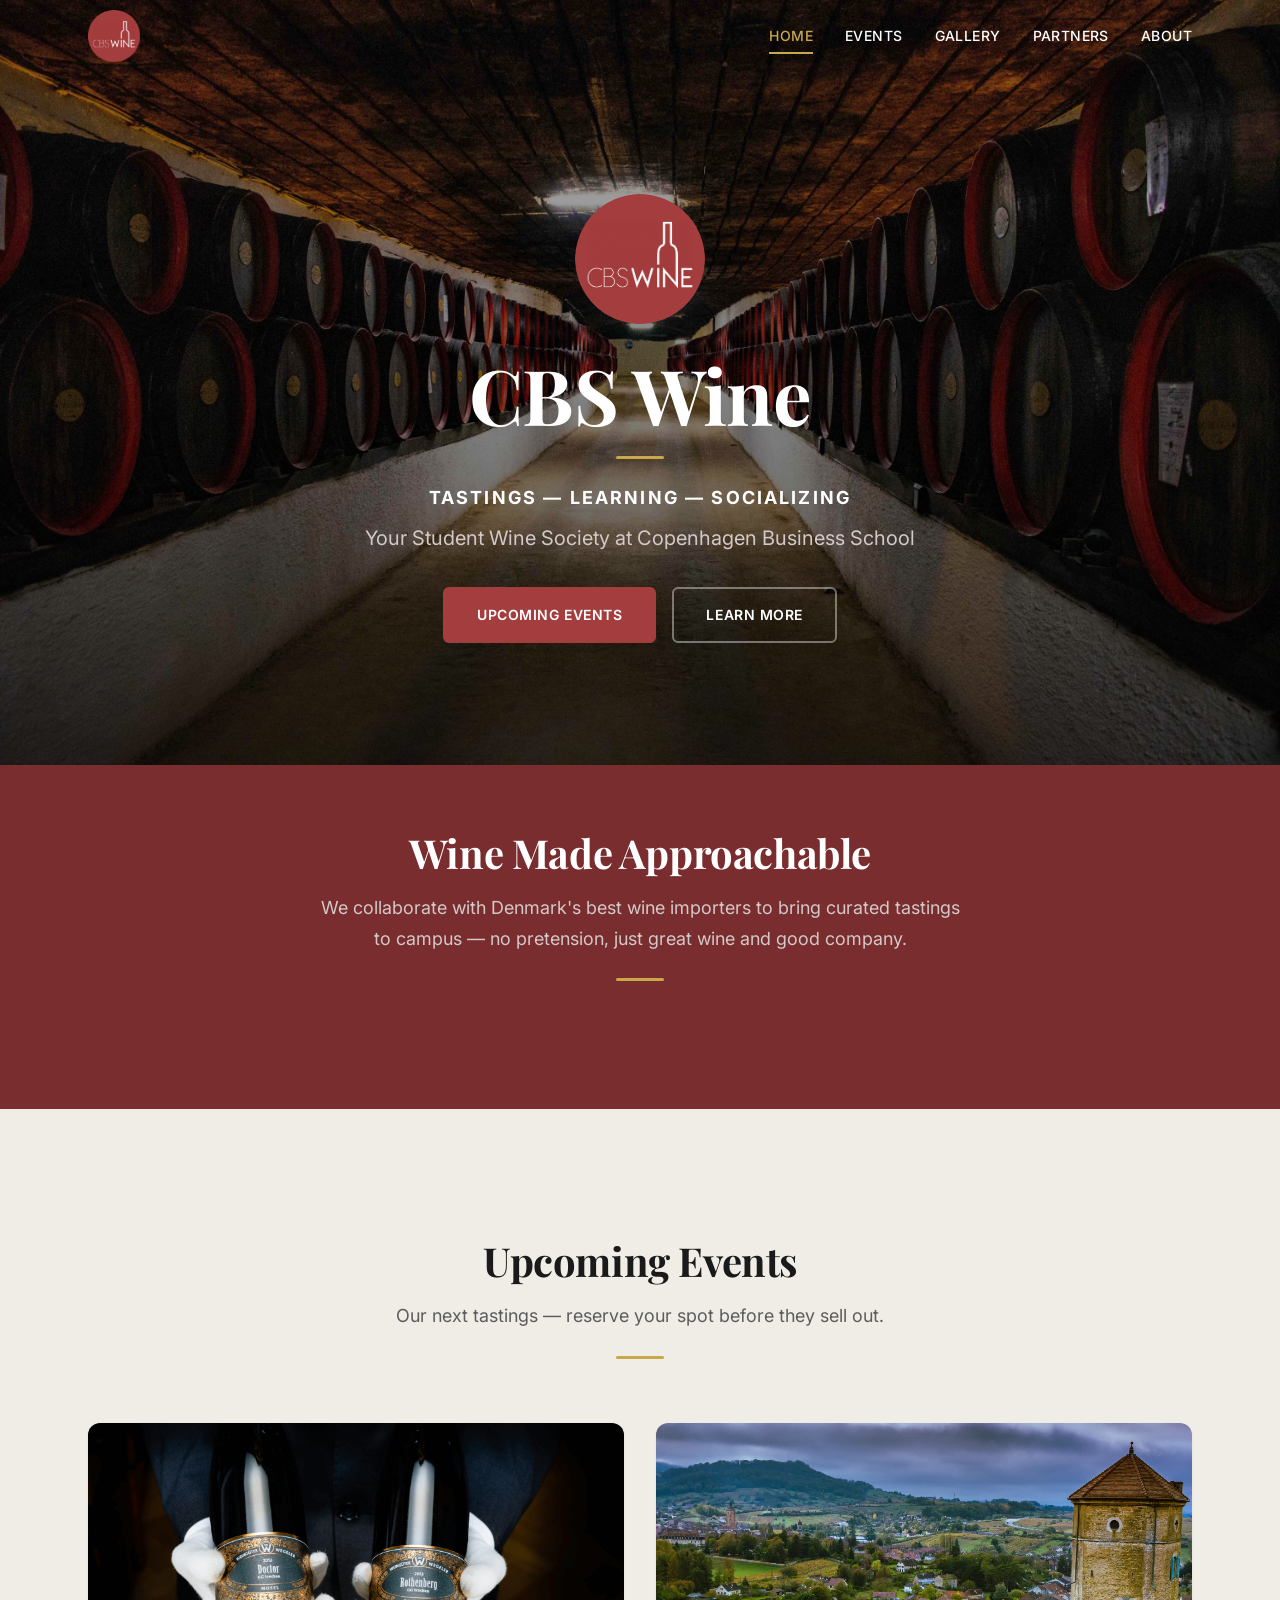
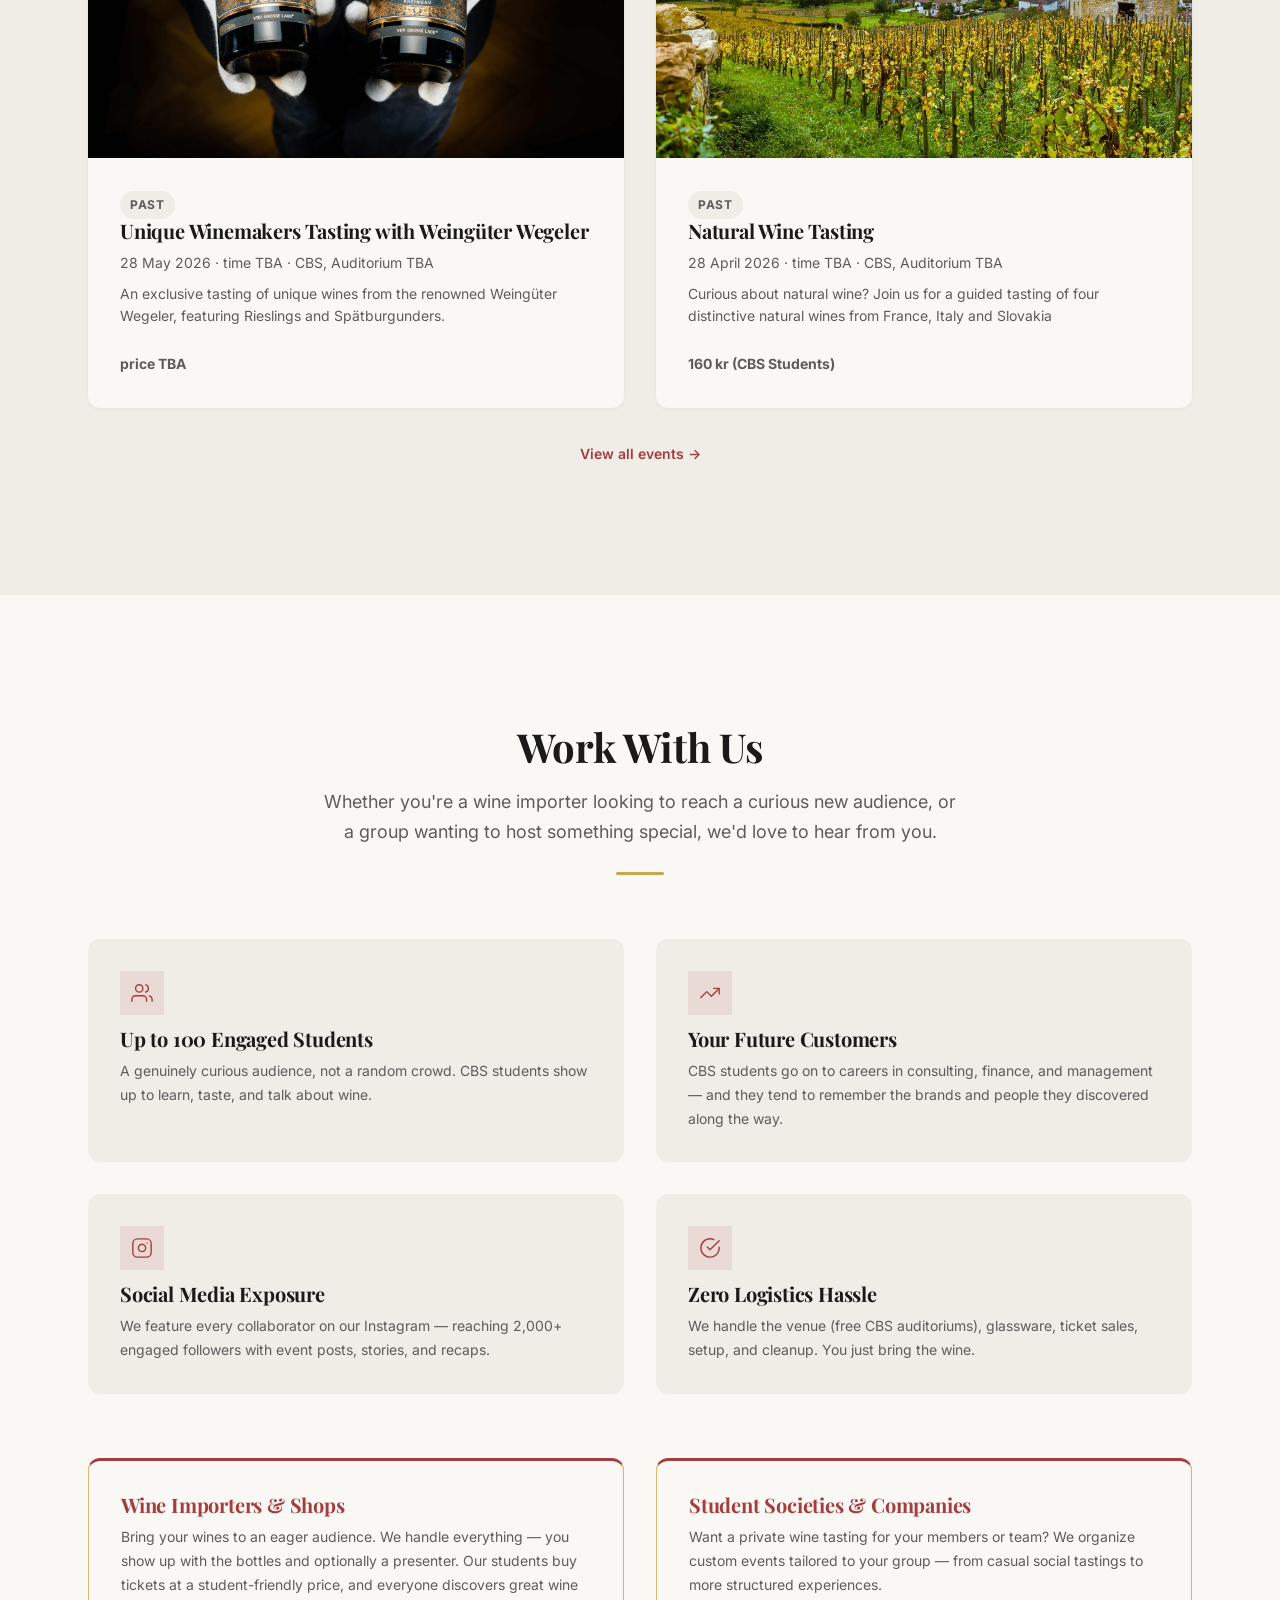
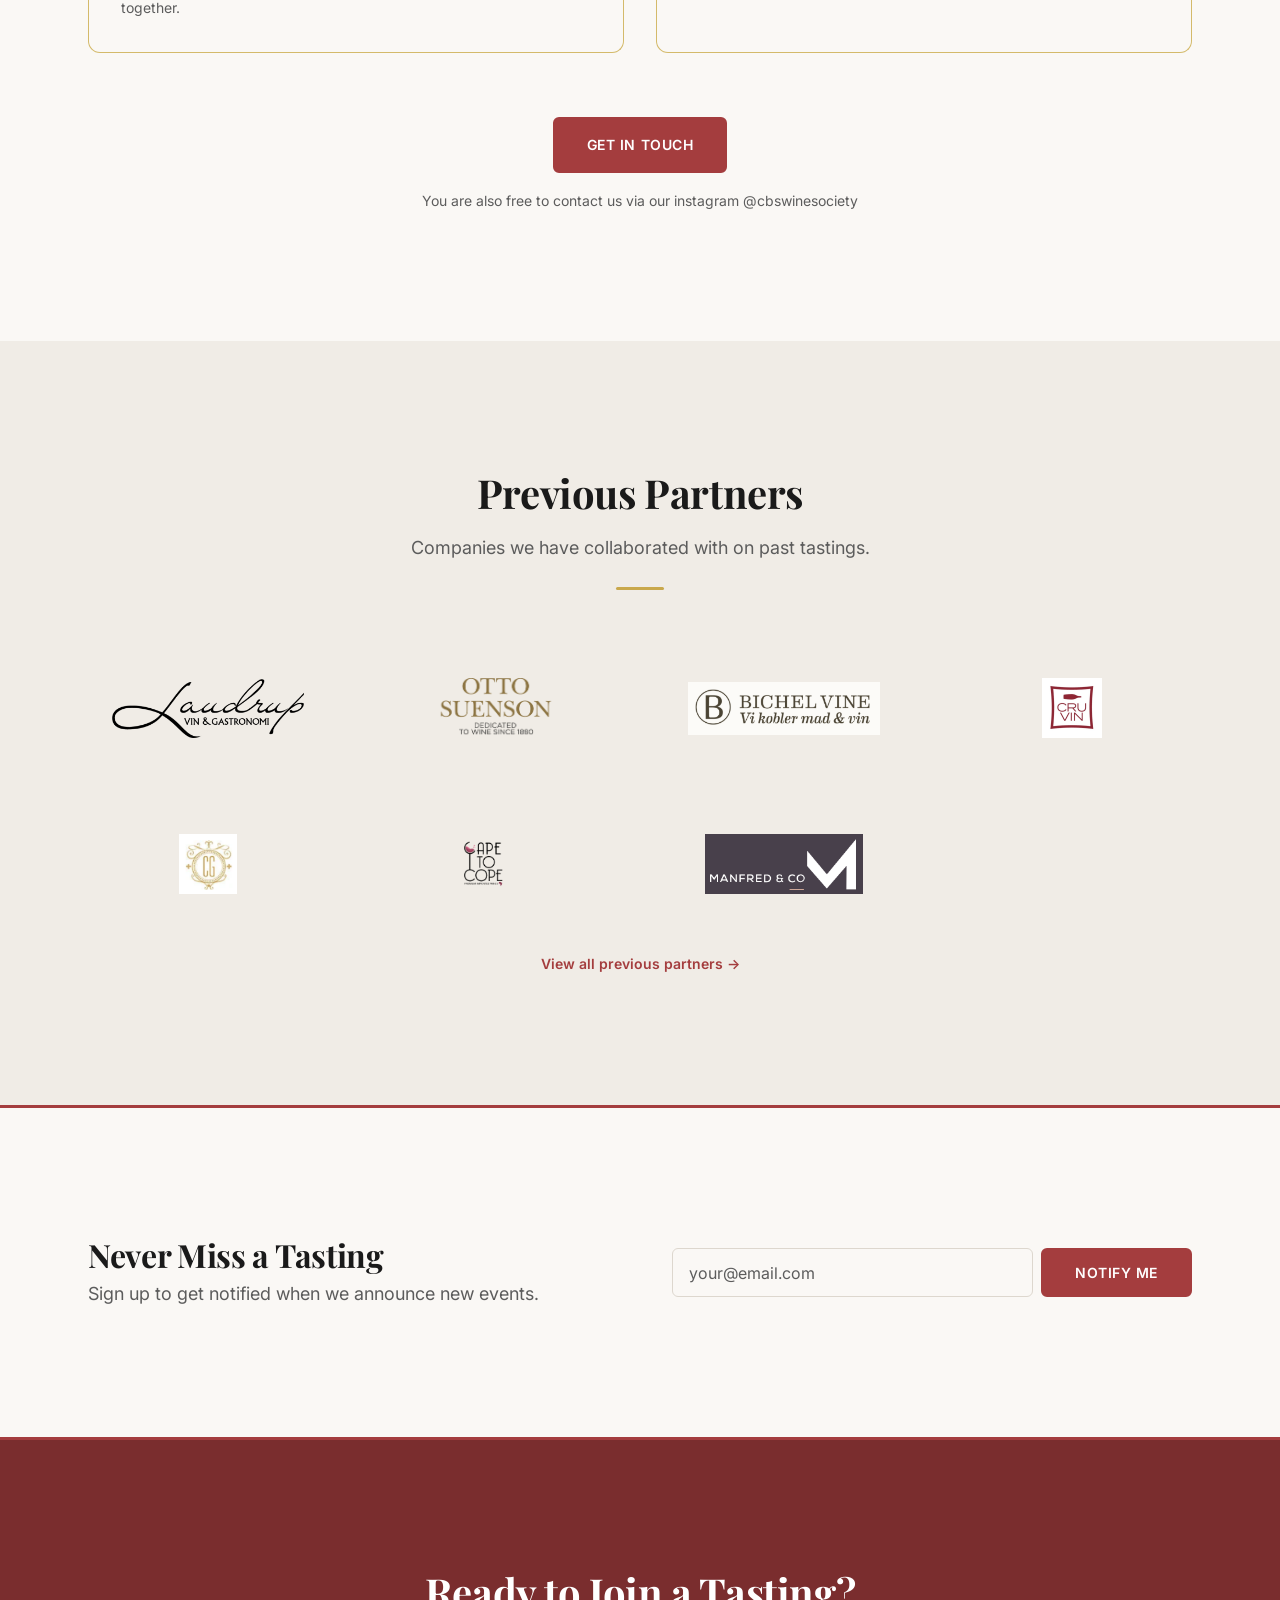
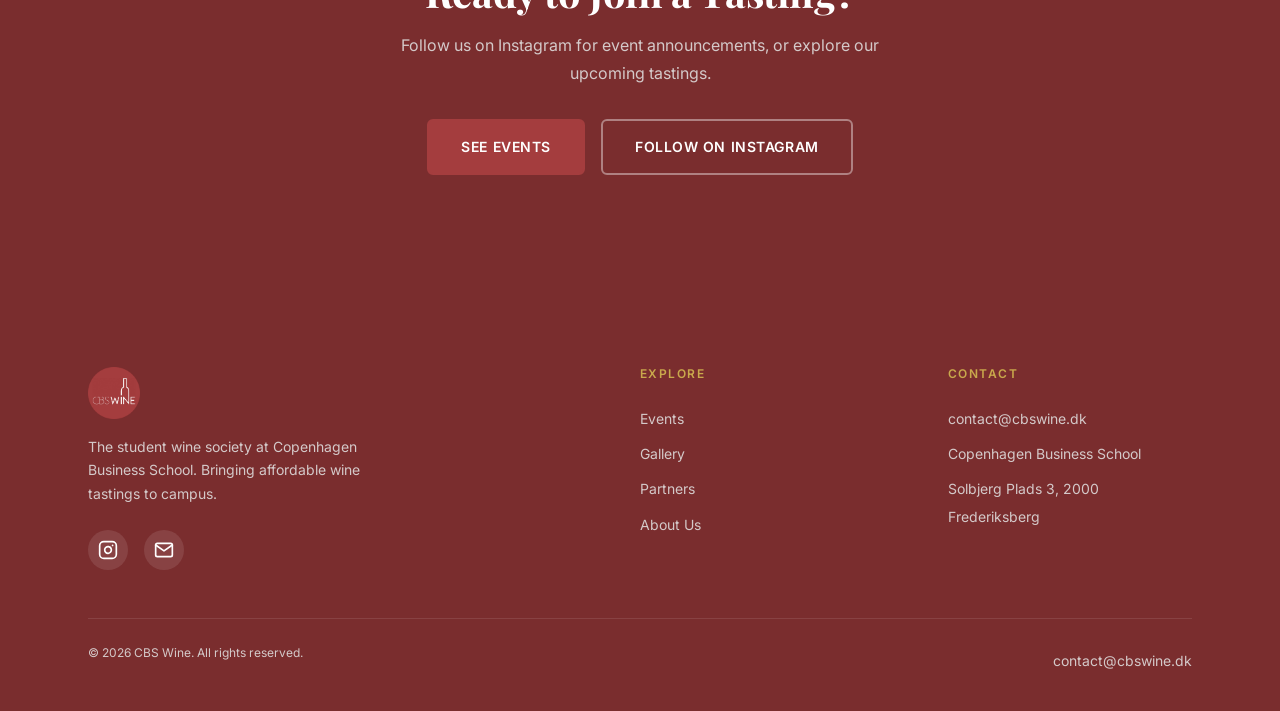
==== index.html @ 5af94d49 "forsidetekst" ====
<!DOCTYPE html>
<html lang="en">
<head>
  <meta charset="UTF-8">
  <meta name="viewport" content="width=device-width, initial-scale=1.0">
  <meta name="description" content="CBS Wine is Copenhagen Business School's student wine society. Join us for affordable, expert-led wine tastings on campus.">
  <meta name="keywords" content="CBS, Copenhagen Business School, wine society, wine tasting, student club, Denmark">

  <!-- Open Graph -->
  <meta property="og:title" content="CBS Wine — Student Wine Society at Copenhagen Business School">
  <meta property="og:description" content="Join us for affordable, expert-led wine tastings on campus. Up to 100 students per event, working with top Danish wine importers.">
  <meta property="og:type" content="website">
  <meta property="og:url" content="https://cbswine.dk">
  <meta property="og:image" content="https://cbswine.dk/images/og-image.jpg">
  <meta property="og:locale" content="en_DK">

  <!-- Twitter Card -->
  <meta name="twitter:card" content="summary_large_image">
  <meta name="twitter:title" content="CBS Wine — Student Wine Society">
  <meta name="twitter:description" content="Affordable, expert-led wine tastings at Copenhagen Business School.">

  <!-- Favicon -->
  <link rel="icon" type="image/png" href="/images/logo.png">

  <!-- Google Fonts -->
  <link rel="preconnect" href="https://fonts.googleapis.com">
  <link rel="preconnect" href="https://fonts.gstatic.com" crossorigin>
  <link href="https://fonts.googleapis.com/css2?family=Inter:wght@400;500;600;700&family=Playfair+Display:ital,wght@0,400;0,700;1,400&display=swap" rel="stylesheet">

  <!-- Styles -->
  <link rel="stylesheet" href="/css/styles.css">

  <title>CBS Wine — Student Wine Society at Copenhagen Business School</title>
</head>
<body>

  <!-- ========== NAVIGATION ========== -->
  <nav class="nav" role="navigation" aria-label="Main navigation">
    <div class="nav__inner">
      <a href="/" class="nav__logo" aria-label="CBS Wine home">
        <img src="/images/logo.png" alt="CBS Wine" class="nav__logo-img">
      </a>

      <!-- Desktop links -->
      <div class="nav__links">
        <a href="/" class="nav__link nav__link--active">Home</a>
        <a href="/events.html" class="nav__link">Events</a>
        <a href="/gallery.html" class="nav__link">Gallery</a>
        <a href="/partners.html" class="nav__link">Partners</a>
        <a href="/about.html" class="nav__link">About</a>
      </div>

      <!-- Hamburger (mobile) -->
      <button class="nav__hamburger" aria-label="Toggle menu" aria-expanded="false">
        <span></span>
        <span></span>
        <span></span>
      </button>
    </div>

    <!-- Mobile overlay -->
    <div class="nav__overlay">
      <a href="/" class="nav__overlay-link nav__overlay-link--active">Home</a>
      <a href="/events.html" class="nav__overlay-link">Events</a>
      <a href="/gallery.html" class="nav__overlay-link">Gallery</a>
      <a href="/partners.html" class="nav__overlay-link">Partners</a>
      <a href="/about.html" class="nav__overlay-link">About</a>
    </div>
  </nav>


  <!-- ========== HERO ========== -->
  <section class="hero">
    <div class="hero__bg" style="background-image: url('images/hero.jpg');"></div>
    <div class="hero__overlay"></div>
    <div class="hero__content">
      <img src="/images/logo.png" alt="CBS Wine" class="hero__logo-img">
      <h1 class="hero__title">CBS Wine</h1>
      <p class="hero__tagline">Tastings — Learning — Socializing</p>
      <p class="hero__subtitle">Your Student Wine Society at Copenhagen Business School</p>
      <div class="hero__actions">
        <a href="/events.html" class="btn btn--primary">Upcoming Events</a>
        <a href="/about.html" class="btn btn--outline">Learn More</a>
      </div>
    </div>
  </section>


  <!-- ========== INTRO / VALUE PROP ========== -->
  <section class="section section--dark section--compact">
    <div class="container">
      <div class="section-header" data-animate>
        <h2>Wine Made Approachable</h2>
        <p>We collaborate with Denmark's best wine importers to bring curated tastings to campus — no pretension, just great wine and good company.</p>
      </div>

    </div>
  </section>


  <!-- ========== FEATURED EVENTS ========== -->
  <section class="section section--surface">
    <div class="container">
      <div class="section-header" data-animate>
        <h2>Upcoming Events</h2>
        <p>Our next tastings — reserve your spot before they sell out.</p>
      </div>

      <div class="grid grid--2" id="featured-events">
        <!-- Loaded from events.json via JS -->
        <div class="placeholder">
          <svg class="placeholder__icon" viewBox="0 0 24 24" fill="none" stroke="currentColor" stroke-width="1.5">
            <path d="M12 6v6l4 2"/><circle cx="12" cy="12" r="10"/>
          </svg>
          <p class="placeholder__title">Loading events...</p>
          <p class="placeholder__text">Fetching our latest tasting schedule.</p>
        </div>
      </div>

      <div class="text-center mt-xl" data-animate>
        <a href="/events.html" class="link-arrow">View all events</a>
      </div>
    </div>
  </section>


  <!-- ========== WORK WITH US ========== -->
  <section class="section">
    <div class="container">
      <div class="section-header" data-animate>
        <h2>Work With Us</h2>
        <p>Whether you're a wine importer looking to reach a curious new audience, or a group wanting to host something special, we'd love to hear from you.</p>
      </div>

      <div class="grid grid--2" data-animate-stagger style="margin-bottom: var(--space-3xl);">

        <div class="collab-benefit">
          <div class="collab-benefit__icon">
            <svg viewBox="0 0 24 24" fill="none" stroke="currentColor" stroke-width="1.5" stroke-linecap="round" stroke-linejoin="round">
              <path d="M17 21v-2a4 4 0 0 0-4-4H5a4 4 0 0 0-4 4v2"/><circle cx="9" cy="7" r="4"/>
              <path d="M23 21v-2a4 4 0 0 0-3-3.87"/><path d="M16 3.13a4 4 0 0 1 0 7.75"/>
            </svg>
          </div>
          <h4>Up to 100 Engaged Students</h4>
          <p class="text-sm text-muted">A genuinely curious audience, not a random crowd. CBS students show up to learn, taste, and talk about wine.</p>
        </div>

        <div class="collab-benefit">
          <div class="collab-benefit__icon">
            <svg viewBox="0 0 24 24" fill="none" stroke="currentColor" stroke-width="1.5" stroke-linecap="round" stroke-linejoin="round">
              <polyline points="22 7 13.5 15.5 8.5 10.5 2 17"/><polyline points="16 7 22 7 22 13"/>
            </svg>
          </div>
          <h4>Your Future Customers</h4>
          <p class="text-sm text-muted">CBS students go on to careers in consulting, finance, and management — and they tend to remember the brands and people they discovered along the way.</p>
        </div>

        <div class="collab-benefit">
          <div class="collab-benefit__icon">
            <svg viewBox="0 0 24 24" fill="none" stroke="currentColor" stroke-width="1.5" stroke-linecap="round" stroke-linejoin="round">
              <rect x="2" y="2" width="20" height="20" rx="5" ry="5"/><path d="M16 11.37A4 4 0 1 1 12.63 8 4 4 0 0 1 16 11.37z"/><line x1="17.5" y1="6.5" x2="17.51" y2="6.5"/>
            </svg>
          </div>
          <h4>Social Media Exposure</h4>
          <p class="text-sm text-muted">We feature every collaborator on our Instagram — reaching 2,000+ engaged followers with event posts, stories, and recaps.</p>
        </div>

        <div class="collab-benefit">
          <div class="collab-benefit__icon">
            <svg viewBox="0 0 24 24" fill="none" stroke="currentColor" stroke-width="1.5" stroke-linecap="round" stroke-linejoin="round">
              <path d="M22 11.08V12a10 10 0 1 1-5.93-9.14"/><polyline points="22 4 12 14.01 9 11.01"/>
            </svg>
          </div>
          <h4>Zero Logistics Hassle</h4>
          <p class="text-sm text-muted">We handle the venue (free CBS auditoriums), glassware, ticket sales, setup, and cleanup. You just bring the wine.</p>
        </div>

      </div>

      <div class="grid grid--2" data-animate style="margin-bottom: var(--space-3xl);">
        <div class="collab-audience">
          <h4>Wine Importers &amp; Shops</h4>
          <p class="text-sm">Bring your wines to an eager audience. We handle everything — you show up with the bottles and optionally a presenter. Our students buy tickets at a student-friendly price, and everyone discovers great wine together.</p>
        </div>
        <div class="collab-audience">
          <h4>Student Societies &amp; Companies</h4>
          <p class="text-sm">Want a private wine tasting for your members or team? We organize custom events tailored to your group — from casual social tastings to more structured experiences.</p>
        </div>
      </div>

      <div class="text-center" data-animate>
        <a href="mailto:contact@cbswine.dk" class="btn btn--primary">Get in Touch</a>
        <p class="text-sm text-muted" style="margin-top: var(--space-md);">You are also free to contact us via our instagram @cbswinesociety</p>
      </div>
    </div>
  </section>


  <!-- ========== PARTNERS STRIP ========== -->
  <section class="section section--surface">
    <div class="container">
      <div class="section-header" data-animate>
        <h2>Previous Partners</h2>
        <p>Companies we have collaborated with on past tastings.</p>
      </div>

      <div class="partner-logo-grid" id="partner-logos" data-animate>
        <!-- Loaded from partners.json via JS -->
        <p class="text-center text-muted" style="grid-column: 1 / -1;">Loading partners...</p>
      </div>

      <div class="text-center mt-xl" data-animate>
        <a href="/partners.html" class="link-arrow">View all previous partners</a>
      </div>
    </div>
  </section>


  <!-- ========== EMAIL SIGNUP ========== -->
  <section class="section email-signup" data-animate>
    <div class="container">
      <div class="email-signup__inner">
        <div class="email-signup__copy">
          <h2>Never Miss a Tasting</h2>
          <p>Sign up to get notified when we announce new events.</p>
        </div>
        <div class="email-signup__form-wrap">
          <form class="email-signup__form" novalidate>
            <div class="email-signup__field">
              <input type="email" class="email-signup__input" placeholder="your@email.com" required aria-label="Email address">
              <button type="submit" class="btn btn--primary">Notify Me</button>
            </div>
          </form>
          <p class="email-signup__success" hidden>Thanks! We'll let you know when we announce our next tasting.</p>
        </div>
      </div>
    </div>
  </section>


  <!-- ========== CTA SECTION ========== -->
  <section class="section section--dark">
    <div class="container text-center">
      <div data-animate>
        <h2 class="mb-md">Ready to Join a Tasting?</h2>
        <p style="color: var(--color-text-on-dark-muted); max-width: 480px; margin: 0 auto var(--space-xl);">Follow us on Instagram for event announcements, or explore our upcoming tastings.</p>
        <div class="hero__actions">
          <a href="/events.html" class="btn btn--primary">See Events</a>
          <a href="https://instagram.com/cbswinesociety" class="btn btn--outline" target="_blank" rel="noopener">Follow on Instagram</a>
        </div>
      </div>
    </div>
  </section>


  <!-- ========== FOOTER ========== -->
  <footer class="footer">
    <div class="container">
      <div class="footer__inner">
        <!-- Brand column -->
        <div class="footer__brand">
          <a href="/" class="footer__logo">
            <img src="/images/logo.png" alt="CBS Wine" class="footer__logo-img">
          </a>
          <p class="footer__description">The student wine society at Copenhagen Business School. Bringing affordable wine tastings to campus.</p>
          <div class="footer__social">
            <a href="https://instagram.com/cbswinesociety" class="footer__social-link" target="_blank" rel="noopener" aria-label="Follow us on Instagram">
              <svg viewBox="0 0 24 24" fill="none" stroke="currentColor" stroke-width="2" stroke-linecap="round" stroke-linejoin="round">
                <rect x="2" y="2" width="20" height="20" rx="5" ry="5"/>
                <path d="M16 11.37A4 4 0 1 1 12.63 8 4 4 0 0 1 16 11.37z"/>
                <line x1="17.5" y1="6.5" x2="17.51" y2="6.5"/>
              </svg>
            </a>
            <a href="mailto:contact@cbswine.dk" class="footer__social-link" aria-label="Email us">
              <svg viewBox="0 0 24 24" fill="none" stroke="currentColor" stroke-width="2" stroke-linecap="round" stroke-linejoin="round">
                <path d="M4 4h16c1.1 0 2 .9 2 2v12c0 1.1-.9 2-2 2H4c-1.1 0-2-.9-2-2V6c0-1.1.9-2 2-2z"/>
                <polyline points="22,6 12,13 2,6"/>
              </svg>
            </a>
          </div>
        </div>

        <!-- Quick links -->
        <div>
          <h4 class="footer__heading">Explore</h4>
          <ul class="footer__link-list">
            <li><a href="/events.html" class="footer__link">Events</a></li>
            <li><a href="/gallery.html" class="footer__link">Gallery</a></li>
            <li><a href="/partners.html" class="footer__link">Partners</a></li>
            <li><a href="/about.html" class="footer__link">About Us</a></li>
          </ul>
        </div>

        <!-- Contact -->
        <div>
          <h4 class="footer__heading">Contact</h4>
          <ul class="footer__link-list">
            <li><a href="mailto:contact@cbswine.dk" class="footer__link">contact@cbswine.dk</a></li>
            <li><span class="footer__link">Copenhagen Business School</span></li>
            <li><span class="footer__link">Solbjerg Plads 3, 2000 Frederiksberg</span></li>
          </ul>
        </div>
      </div>

      <div class="footer__bottom">
        <p class="footer__copyright">&copy; <span id="current-year">2026</span> CBS Wine. All rights reserved.</p>
        <a href="mailto:contact@cbswine.dk" class="footer__email">contact@cbswine.dk</a>
      </div>
    </div>
  </footer>

  <!-- Scripts -->
  <script src="/js/main.js"></script>
</body>
</html>
---- css/styles.css ----
/* ============================================================
   CBS WINE — Design System & Styles
   Copenhagen Business School Wine Society
   
   TABLE OF CONTENTS:
   1. CSS Custom Properties (Design Tokens)
   2. CSS Reset & Base
   3. Typography Scale
   4. Layout & Grid Utilities
   5. Navigation
   6. Hero Sections
   7. Cards & Surfaces
   8. Buttons & Links
   9. Footer
   10. Scroll Animations
   11. Gallery & Lightbox
   12. Partners Section
   13. Forms
   14. Utility Classes
   15. Responsive Breakpoints
   ============================================================ */


/* ============================================================
   1. CSS CUSTOM PROPERTIES (Design Tokens)
   
   All visual decisions are centralized here for easy theming.
   Non-technical maintainers: change colors/sizes here and
   they propagate everywhere automatically.
   ============================================================ */
:root {
  /* --- Brand Colors --- */
  --color-primary: #A43D3E;         /* Wine red — primary CTA, nav, links */
  --color-primary-dark: #7A2D2E;    /* Deep wine — hover states, footer bg */
  --color-primary-light: #C25657;   /* Lighter wine — subtle highlights */
  --color-accent: #C9A84C;          /* Gold — decorative accents, highlights */
  --color-accent-light: #D4BA6A;    /* Light gold — hover on gold elements */

  /* --- Neutral Palette --- */
  --color-bg: #FAF8F5;              /* Warm off-white page background */
  --color-surface: #F0ECE6;         /* Warm grey — cards, alternating sections */
  --color-surface-dark: #E5DFD6;    /* Darker surface for deeper cards */
  --color-text: #1A1A1A;            /* Near-black body text */
  --color-text-muted: #5C5C5C;      /* Secondary/muted text */
  --color-text-light: #8A8A8A;      /* Tertiary text, captions */
  --color-text-on-dark: #FFFFFF;    /* White text on dark backgrounds */
  --color-text-on-dark-muted: #D4C9C9; /* Muted text on dark bg */
  --color-border: #DDD7CE;          /* Subtle warm borders */
  --color-overlay: rgba(26, 26, 26, 0.7); /* Dark overlay for modals/lightbox */

  /* --- Typography --- */
  --font-heading: 'Playfair Display', Georgia, 'Times New Roman', serif;
  --font-body: 'Inter', -apple-system, BlinkMacSystemFont, 'Segoe UI', sans-serif;

  /* Type Scale (modular, base 1rem = 16px)
     Using a 1.25 ratio for pleasant rhythm */
  --text-xs: 0.75rem;     /* 12px — fine print */
  --text-sm: 0.875rem;    /* 14px — captions, metadata */
  --text-base: 1rem;      /* 16px — body text */
  --text-md: 1.125rem;    /* 18px — lead paragraphs */
  --text-lg: 1.25rem;     /* 20px — card titles */
  --text-xl: 1.5rem;      /* 24px — section subtitles */
  --text-2xl: 2rem;       /* 32px — section headings */
  --text-3xl: 2.5rem;     /* 40px — page titles */
  --text-4xl: 3.25rem;    /* 52px — hero headlines */
  --text-5xl: 4rem;       /* 64px — large hero on desktop */

  /* --- Spacing Scale --- */
  --space-xs: 0.25rem;    /* 4px */
  --space-sm: 0.5rem;     /* 8px */
  --space-md: 1rem;       /* 16px */
  --space-lg: 1.5rem;     /* 24px */
  --space-xl: 2rem;       /* 32px */
  --space-2xl: 3rem;      /* 48px */
  --space-3xl: 4rem;      /* 64px */
  --space-4xl: 6rem;      /* 96px */
  --space-5xl: 8rem;      /* 128px */

  /* --- Layout --- */
  --max-width: 1200px;              /* Content max-width */
  --max-width-narrow: 800px;        /* Narrow content (text-heavy) */
  --nav-height: 72px;               /* Fixed nav bar height */
  --nav-height-mobile: 60px;        /* Mobile nav height */
  --border-radius: 6px;             /* Default border radius */
  --border-radius-lg: 12px;         /* Larger radius for cards */
  --border-radius-xl: 20px;         /* Hero images, featured cards */

  /* --- Shadows --- */
  --shadow-sm: 0 1px 3px rgba(0, 0, 0, 0.06);
  --shadow-md: 0 4px 12px rgba(0, 0, 0, 0.08);
  --shadow-lg: 0 8px 30px rgba(0, 0, 0, 0.1);
  --shadow-xl: 0 16px 50px rgba(0, 0, 0, 0.14);
  --shadow-nav: 0 2px 20px rgba(0, 0, 0, 0.08);

  /* --- Transitions --- */
  --transition-fast: 150ms ease;
  --transition-base: 250ms ease;
  --transition-slow: 400ms ease;
  --transition-spring: 500ms cubic-bezier(0.34, 1.56, 0.64, 1);
}


/* ============================================================
   2. CSS RESET & BASE
   ============================================================ */
*,
*::before,
*::after {
  margin: 0;
  padding: 0;
  box-sizing: border-box;
}

html {
  scroll-behavior: smooth;
  -webkit-text-size-adjust: 100%;
  font-size: 16px;
}

body {
  font-family: var(--font-body);
  font-size: var(--text-base);
  line-height: 1.7;
  color: var(--color-text);
  background-color: var(--color-bg);
  -webkit-font-smoothing: antialiased;
  -moz-osx-font-smoothing: grayscale;
  overflow-x: hidden;
  /* Offset for fixed nav */
  padding-top: var(--nav-height-mobile);
}

@media (min-width: 768px) {
  body {
    padding-top: var(--nav-height);
  }
}

img {
  max-width: 100%;
  height: auto;
  display: block;
}

a {
  color: var(--color-primary);
  text-decoration: none;
  transition: color var(--transition-fast);
}

a:hover {
  color: var(--color-primary-dark);
}

ul, ol {
  list-style: none;
}

button {
  cursor: pointer;
  font-family: inherit;
  border: none;
  background: none;
}

::selection {
  background-color: var(--color-primary);
  color: var(--color-text-on-dark);
}


/* ============================================================
   3. TYPOGRAPHY SCALE
   ============================================================ */
h1, h2, h3, h4, h5, h6 {
  font-family: var(--font-heading);
  font-weight: 700;
  line-height: 1.2;
  color: var(--color-text);
  letter-spacing: -0.01em;
}

h1 {
  font-size: var(--text-3xl);
}

h2 {
  font-size: var(--text-2xl);
}

h3 {
  font-size: var(--text-xl);
}

h4 {
  font-size: var(--text-lg);
}

@media (min-width: 768px) {
  h1 { font-size: var(--text-4xl); }
  h2 { font-size: var(--text-3xl); }
  h3 { font-size: var(--text-2xl); }
}

@media (min-width: 1024px) {
  h1 { font-size: var(--text-5xl); }
}

p {
  margin-bottom: var(--space-md);
}

p:last-child {
  margin-bottom: 0;
}

.text-lead {
  font-size: var(--text-md);
  color: var(--color-text-muted);
  line-height: 1.8;
}

@media (min-width: 768px) {
  .text-lead {
    font-size: var(--text-lg);
  }
}

.text-sm {
  font-size: var(--text-sm);
}

.text-xs {
  font-size: var(--text-xs);
}

.text-muted {
  color: var(--color-text-muted);
}

.text-accent {
  color: var(--color-accent);
}

.text-center {
  text-align: center;
}


/* ============================================================
   4. LAYOUT & GRID UTILITIES
   ============================================================ */
.container {
  width: 100%;
  max-width: var(--max-width);
  margin: 0 auto;
  padding: 0 var(--space-lg);
}

@media (min-width: 768px) {
  .container {
    padding: 0 var(--space-2xl);
  }
}

.container--narrow {
  max-width: var(--max-width-narrow);
}

/* Section spacing — generous whitespace */
.section {
  padding: var(--space-3xl) 0;
}

@media (min-width: 768px) {
  .section {
    padding: var(--space-4xl) 0;
  }
}

@media (min-width: 1024px) {
  .section {
    padding: var(--space-5xl) 0;
  }
}

.section--surface {
  background-color: var(--color-surface);
}

.section--dark {
  background-color: var(--color-primary-dark);
  color: var(--color-text-on-dark);
}

.section--compact {
  padding: var(--space-2xl) 0;
}

@media (min-width: 768px) {
  .section--compact {
    padding: var(--space-3xl) 0;
  }
}

.section--dark h2,
.section--dark h3 {
  color: var(--color-text-on-dark);
}

/* Section Header — consistent heading + subtitle pattern */
.section-header {
  text-align: center;
  margin-bottom: var(--space-2xl);
  max-width: 640px;
  margin-left: auto;
  margin-right: auto;
}

@media (min-width: 768px) {
  .section-header {
    margin-bottom: var(--space-3xl);
  }
}

.section-header h2 {
  margin-bottom: var(--space-md);
}

.section-header p {
  color: var(--color-text-muted);
  font-size: var(--text-md);
}

.section--dark .section-header p {
  color: var(--color-text-on-dark-muted);
}

/* Decorative line under section headers */
.section-header::after {
  content: '';
  display: block;
  width: 48px;
  height: 3px;
  background: var(--color-accent);
  margin: var(--space-lg) auto 0;
  border-radius: 2px;
}

/* Responsive grid */
.grid {
  display: grid;
  gap: var(--space-lg);
}

.grid--2 {
  grid-template-columns: 1fr;
}

.grid--3 {
  grid-template-columns: 1fr;
}

.grid--4 {
  grid-template-columns: 1fr 1fr;
}

@media (min-width: 768px) {
  .grid--2 {
    grid-template-columns: 1fr 1fr;
  }
  .grid--3 {
    grid-template-columns: 1fr 1fr 1fr;
  }
  .grid--4 {
    grid-template-columns: 1fr 1fr 1fr 1fr;
  }
  .grid {
    gap: var(--space-xl);
  }
}

@media (min-width: 480px) and (max-width: 767px) {
  .grid--3 {
    grid-template-columns: 1fr 1fr;
  }
}

/* Flex utilities */
.flex {
  display: flex;
}

.flex--center {
  align-items: center;
  justify-content: center;
}

.flex--between {
  align-items: center;
  justify-content: space-between;
}

.flex--column {
  flex-direction: column;
}

.flex--gap-sm { gap: var(--space-sm); }
.flex--gap-md { gap: var(--space-md); }
.flex--gap-lg { gap: var(--space-lg); }


/* ============================================================
   5. NAVIGATION
   
   - Fixed to top of viewport
   - Transparent when at top (hero pages), solid on scroll
   - Hamburger menu on mobile (<768px)
   ============================================================ */
.nav {
  position: fixed;
  top: 0;
  left: 0;
  right: 0;
  z-index: 1000;
  height: var(--nav-height-mobile);
  display: flex;
  align-items: center;
  transition: background-color var(--transition-base),
              box-shadow var(--transition-base);
  /* Start transparent on hero pages — JS adds .nav--scrolled */
  background-color: transparent;
}

@media (min-width: 768px) {
  .nav {
    height: var(--nav-height);
  }
}

/* When scrolled OR on non-hero pages — frosted glass */
.nav--scrolled,
.nav--solid {
  background-color: rgba(250, 248, 245, 0.90);
  backdrop-filter: blur(16px);
  -webkit-backdrop-filter: blur(16px);
  box-shadow: 0 1px 24px rgba(0, 0, 0, 0.08);
}

/* Links revert to dark text on the light frosted background */
.nav--scrolled .nav__link,
.nav--solid .nav__link {
  color: var(--color-text);
}

.nav--scrolled .nav__link:hover,
.nav--scrolled .nav__link--active,
.nav--solid .nav__link:hover,
.nav--solid .nav__link--active {
  color: var(--color-primary);
}

/* Hamburger bars are dark on frosted background */
.nav--scrolled .nav__hamburger span,
.nav--solid .nav__hamburger span {
  background-color: var(--color-text);
}

.nav__inner {
  display: flex;
  align-items: center;
  justify-content: space-between;
  width: 100%;
  max-width: var(--max-width);
  margin: 0 auto;
  padding: 0 var(--space-lg);
}

@media (min-width: 768px) {
  .nav__inner {
    padding: 0 var(--space-2xl);
  }
}

/* Logo area */
.nav__logo {
  display: flex;
  align-items: center;
  gap: var(--space-sm);
  text-decoration: none;
  z-index: 1001;
}

.nav__logo-img {
  height: 52px;
  width: auto;
  display: block;
}

.nav__logo-icon {
  width: 36px;
  height: 36px;
  flex-shrink: 0;
}

.nav__logo-text {
  font-family: var(--font-heading);
  font-size: var(--text-lg);
  font-weight: 700;
  color: var(--color-primary);
  transition: color var(--transition-fast);
  letter-spacing: 0.02em;
}

/* On transparent nav over hero, logo is white */
.nav:not(.nav--scrolled):not(.nav--solid) .nav__logo-text {
  color: var(--color-text-on-dark);
}

.nav:not(.nav--scrolled):not(.nav--solid) .nav__logo-icon path {
  fill: var(--color-text-on-dark);
}

/* Desktop nav links */
.nav__links {
  display: none;
  align-items: center;
  gap: var(--space-xl);
}

@media (min-width: 768px) {
  .nav__links {
    display: flex;
  }
}

.nav__link {
  font-size: var(--text-sm);
  font-weight: 500;
  color: var(--color-text);
  text-decoration: none;
  position: relative;
  padding: var(--space-xs) 0;
  letter-spacing: 0.03em;
  text-transform: uppercase;
  transition: color var(--transition-fast);
}

.nav__link::after {
  content: '';
  position: absolute;
  bottom: -2px;
  left: 0;
  width: 0;
  height: 2px;
  background-color: var(--color-accent);
  transition: width var(--transition-base);
}

.nav__link:hover::after,
.nav__link--active::after {
  width: 100%;
}

.nav__link:hover {
  color: var(--color-primary);
}

.nav__link--active {
  color: var(--color-primary);
}

/* On transparent nav, links are white */
.nav:not(.nav--scrolled):not(.nav--solid) .nav__link {
  color: var(--color-text-on-dark);
}

.nav:not(.nav--scrolled):not(.nav--solid) .nav__link:hover,
.nav:not(.nav--scrolled):not(.nav--solid) .nav__link--active {
  color: var(--color-accent);
}

/* Hamburger button — mobile only */
.nav__hamburger {
  display: flex;
  flex-direction: column;
  justify-content: center;
  gap: 5px;
  width: 28px;
  height: 28px;
  z-index: 1001;
  padding: 0;
}

@media (min-width: 768px) {
  .nav__hamburger {
    display: none;
  }
}

.nav__hamburger span {
  display: block;
  width: 100%;
  height: 2px;
  background-color: var(--color-text);
  border-radius: 2px;
  transition: transform var(--transition-base),
              opacity var(--transition-fast);
  transform-origin: center;
}

/* On transparent nav, hamburger is white */
.nav:not(.nav--scrolled):not(.nav--solid) .nav__hamburger span {
  background-color: var(--color-text-on-dark);
}

/* Hamburger → X animation */
.nav__hamburger--open span:nth-child(1) {
  transform: translateY(7px) rotate(45deg);
}

.nav__hamburger--open span:nth-child(2) {
  opacity: 0;
}

.nav__hamburger--open span:nth-child(3) {
  transform: translateY(-7px) rotate(-45deg);
}

/* Force dark hamburger when menu is open (over white overlay) */
.nav__hamburger--open span {
  background-color: var(--color-text) !important;
}

/* Mobile overlay menu */
.nav__overlay {
  position: fixed;
  top: 0;
  left: 0;
  right: 0;
  bottom: 0;
  background-color: var(--color-bg);
  z-index: 999;
  display: flex;
  flex-direction: column;
  align-items: center;
  justify-content: center;
  gap: var(--space-xl);
  opacity: 0;
  pointer-events: none;
  transition: opacity var(--transition-base);
}

.nav__overlay--open {
  opacity: 1;
  pointer-events: all;
}

.nav__overlay-link {
  font-family: var(--font-heading);
  font-size: var(--text-2xl);
  font-weight: 700;
  color: var(--color-text);
  text-decoration: none;
  transition: color var(--transition-fast);
  opacity: 0;
  transform: translateY(20px);
}

.nav__overlay--open .nav__overlay-link {
  opacity: 1;
  transform: translateY(0);
  transition: opacity var(--transition-slow),
              transform var(--transition-slow),
              color var(--transition-fast);
}

/* Stagger the link animations */
.nav__overlay--open .nav__overlay-link:nth-child(1) { transition-delay: 80ms; }
.nav__overlay--open .nav__overlay-link:nth-child(2) { transition-delay: 140ms; }
.nav__overlay--open .nav__overlay-link:nth-child(3) { transition-delay: 200ms; }
.nav__overlay--open .nav__overlay-link:nth-child(4) { transition-delay: 260ms; }
.nav__overlay--open .nav__overlay-link:nth-child(5) { transition-delay: 320ms; }

.nav__overlay-link:hover {
  color: var(--color-primary);
}

.nav__overlay-link--active {
  color: var(--color-primary);
}


/* ============================================================
   6. HERO SECTIONS
   ============================================================ */
.hero {
  position: relative;
  display: flex;
  align-items: center;
  justify-content: center;
  min-height: 70vh;
  padding: var(--space-4xl) 0;
  background-color: var(--color-primary-dark);
  overflow: hidden;
  /* Negative margin to overlap under transparent nav */
  margin-top: calc(-1 * var(--nav-height-mobile));
  padding-top: calc(var(--nav-height-mobile) + var(--space-4xl));
}

@media (min-width: 768px) {
  .hero {
    min-height: 85vh;
    margin-top: calc(-1 * var(--nav-height));
    padding-top: calc(var(--nav-height) + var(--space-4xl));
  }
}

.hero__bg {
  position: absolute;
  inset: 0;
  background-size: cover;
  background-position: center;
  background-repeat: no-repeat;
  opacity: 1;
}

.hero__overlay {
  position: absolute;
  inset: 0;
  background: linear-gradient(
    to bottom,
    rgba(0, 0, 0, 0.3) 0%,
    rgba(0, 0, 0, 0.65) 100%
  );
}

.hero__content {
  position: relative;
  z-index: 1;
  text-align: center;
  max-width: 720px;
  padding: 0 var(--space-lg);
}

.hero__label {
  display: inline-block;
  font-size: var(--text-xs);
  font-weight: 600;
  letter-spacing: 0.15em;
  text-transform: uppercase;
  color: var(--color-accent);
  margin-bottom: var(--space-lg);
}

/* Large logo mark shown inside the index hero */
.hero__logo-img {
  width: 110px;
  height: 110px;
  display: block;
  margin: 0 auto var(--space-lg);
  border-radius: 50%;
}

@media (min-width: 768px) {
  .hero__logo-img {
    width: 130px;
    height: 130px;
  }
}

.hero__title {
  color: var(--color-text-on-dark);
  margin-bottom: var(--space-md);
  font-size: var(--text-3xl);
}

/* Gold accent line under the hero title */
.hero__title::after {
  content: '';
  display: block;
  width: 48px;
  height: 3px;
  background-color: var(--color-accent);
  margin: var(--space-md) auto 0;
  border-radius: 2px;
}

/* Tagline row: "Tastings — Learning — Socializing — Discounts" */
.hero__tagline {
  font-size: var(--text-sm);
  font-weight: 700;
  letter-spacing: 0.1em;
  text-transform: uppercase;
  color: var(--color-text-on-dark);
  margin-top: var(--space-lg);
  margin-bottom: var(--space-sm);
}

@media (min-width: 768px) {
  .hero__tagline {
    font-size: var(--text-md);
    letter-spacing: 0.12em;
  }
}

@media (min-width: 768px) {
  .hero__title {
    font-size: var(--text-5xl);
  }
}

@media (min-width: 1024px) {
  .hero__title {
    font-size: clamp(3.5rem, 6vw, 5rem);
  }
}

.hero__subtitle {
  color: var(--color-text-on-dark-muted);
  font-size: var(--text-md);
  line-height: 1.7;
  margin-bottom: var(--space-xl);
}

@media (min-width: 768px) {
  .hero__subtitle {
    font-size: var(--text-lg);
  }
}

.hero__actions {
  display: flex;
  flex-direction: column;
  align-items: center;
  gap: var(--space-md);
}

@media (min-width: 480px) {
  .hero__actions {
    flex-direction: row;
    justify-content: center;
  }
}

/* Page hero — shorter, for inner pages. Solid signature red, no overlay needed. */
.hero--page {
  min-height: 40vh;
  padding: var(--space-3xl) 0;
  background-color: var(--color-primary);
}

@media (min-width: 768px) {
  .hero--page {
    min-height: 45vh;
    padding-top: calc(var(--nav-height) + var(--space-3xl));
  }
}

.hero--page .hero__overlay {
  display: none;
}

.hero--page .hero__bg {
  opacity: 0;
}


/* ============================================================
   7. CARDS & SURFACES
   ============================================================ */
.card {
  background-color: var(--color-bg);
  border-radius: var(--border-radius-lg);
  overflow: hidden;
  transition: transform var(--transition-base),
              box-shadow var(--transition-base);
  box-shadow: var(--shadow-sm);
}

.card:hover {
  transform: translateY(-4px);
  box-shadow: var(--shadow-lg);
}

.card__image {
  width: 100%;
  aspect-ratio: 16 / 10;
  object-fit: cover;
  background-color: var(--color-surface);
}

.card__body {
  padding: var(--space-lg);
}

@media (min-width: 768px) {
  .card__body {
    padding: var(--space-xl);
  }
}

.card__tag {
  display: inline-block;
  font-size: var(--text-xs);
  font-weight: 600;
  text-transform: uppercase;
  letter-spacing: 0.08em;
  color: var(--color-primary);
  background-color: rgba(164, 61, 62, 0.08);
  padding: var(--space-xs) var(--space-sm);
  border-radius: var(--border-radius);
  margin-bottom: var(--space-sm);
}

.card__title {
  font-size: var(--text-lg);
  margin-bottom: var(--space-sm);
}

.card__meta {
  font-size: var(--text-sm);
  color: var(--color-text-muted);
  margin-bottom: var(--space-sm);
}

.card__description {
  font-size: var(--text-sm);
  color: var(--color-text-muted);
  line-height: 1.6;
}

/* Skeleton/placeholder state for loading */
.skeleton {
  background: linear-gradient(
    90deg,
    var(--color-surface) 25%,
    var(--color-surface-dark) 50%,
    var(--color-surface) 75%
  );
  background-size: 200% 100%;
  animation: skeleton-pulse 1.5s ease-in-out infinite;
  border-radius: var(--border-radius);
}

@keyframes skeleton-pulse {
  0% { background-position: 200% 0; }
  100% { background-position: -200% 0; }
}

.skeleton--text {
  height: 1em;
  margin-bottom: var(--space-sm);
  width: 80%;
}

.skeleton--text-short {
  height: 1em;
  width: 50%;
}

.skeleton--image {
  width: 100%;
  aspect-ratio: 16 / 10;
}

.skeleton--circle {
  border-radius: 50%;
}

/* Placeholder content state */
.placeholder {
  display: flex;
  flex-direction: column;
  align-items: center;
  justify-content: center;
  padding: var(--space-3xl) var(--space-lg);
  text-align: center;
  color: var(--color-text-muted);
}

.placeholder__icon {
  width: 64px;
  height: 64px;
  margin-bottom: var(--space-lg);
  opacity: 0.4;
}

.placeholder__title {
  font-family: var(--font-heading);
  font-size: var(--text-xl);
  color: var(--color-text);
  margin-bottom: var(--space-sm);
}

.placeholder__text {
  font-size: var(--text-sm);
  max-width: 400px;
}


/* ============================================================
   8. BUTTONS & LINKS
   ============================================================ */
.btn {
  display: inline-flex;
  align-items: center;
  justify-content: center;
  gap: var(--space-sm);
  font-family: var(--font-body);
  font-size: var(--text-sm);
  font-weight: 600;
  letter-spacing: 0.04em;
  text-transform: uppercase;
  padding: 14px 32px;
  border-radius: var(--border-radius);
  transition: all var(--transition-base);
  text-decoration: none;
  white-space: nowrap;
  cursor: pointer;
}

.btn--primary {
  background-color: var(--color-primary);
  color: var(--color-text-on-dark);
  border: 2px solid var(--color-primary);
}

.btn--primary:hover {
  background-color: var(--color-primary-dark);
  border-color: var(--color-primary-dark);
  color: var(--color-text-on-dark);
  transform: translateY(-1px);
  box-shadow: var(--shadow-md);
}

.btn--outline {
  background-color: transparent;
  color: var(--color-text-on-dark);
  border: 2px solid rgba(255, 255, 255, 0.4);
}

.btn--outline:hover {
  background-color: rgba(255, 255, 255, 0.1);
  border-color: rgba(255, 255, 255, 0.7);
  color: var(--color-text-on-dark);
}

.btn--outline-dark {
  background-color: transparent;
  color: var(--color-primary);
  border: 2px solid var(--color-primary);
}

.btn--outline-dark:hover {
  background-color: var(--color-primary);
  color: var(--color-text-on-dark);
}

.btn--gold {
  background-color: var(--color-accent);
  color: var(--color-text);
  border: 2px solid var(--color-accent);
}

.btn--gold:hover {
  background-color: var(--color-accent-light);
  border-color: var(--color-accent-light);
}

/* Arrow link — for inline "Read more →" style links */
.link-arrow {
  display: inline-flex;
  align-items: center;
  gap: var(--space-xs);
  font-size: var(--text-sm);
  font-weight: 600;
  color: var(--color-primary);
  text-decoration: none;
  transition: gap var(--transition-base);
}

.link-arrow:hover {
  gap: var(--space-sm);
  color: var(--color-primary-dark);
}

.link-arrow::after {
  content: '→';
}


/* ============================================================
   9. FOOTER
   ============================================================ */
.footer {
  background-color: var(--color-primary-dark);
  color: var(--color-text-on-dark);
  padding: var(--space-3xl) 0 var(--space-xl);
}

.footer__inner {
  display: grid;
  grid-template-columns: 1fr;
  gap: var(--space-2xl);
}

@media (min-width: 768px) {
  .footer__inner {
    grid-template-columns: 2fr 1fr 1fr;
    gap: var(--space-3xl);
  }
}

.footer__brand {
  max-width: 320px;
}

.footer__logo {
  display: flex;
  align-items: center;
  gap: var(--space-sm);
  text-decoration: none;
  margin-bottom: var(--space-md);
}

.footer__logo-img {
  height: 52px;
  width: auto;
  display: block;
}

.footer__logo-icon {
  width: 32px;
  height: 32px;
}

.footer__logo-icon path {
  fill: var(--color-text-on-dark);
}

.footer__logo-text {
  font-family: var(--font-heading);
  font-size: var(--text-lg);
  font-weight: 700;
  color: var(--color-text-on-dark);
}

.footer__description {
  font-size: var(--text-sm);
  color: var(--color-text-on-dark-muted);
  line-height: 1.7;
  margin-bottom: var(--space-lg);
}

.footer__social {
  display: flex;
  gap: var(--space-md);
}

.footer__social-link {
  display: flex;
  align-items: center;
  justify-content: center;
  width: 40px;
  height: 40px;
  border-radius: 50%;
  background-color: rgba(255, 255, 255, 0.1);
  color: var(--color-text-on-dark);
  transition: background-color var(--transition-fast),
              transform var(--transition-fast);
}

.footer__social-link:hover {
  background-color: var(--color-accent);
  color: var(--color-text);
  transform: scale(1.1);
}

.footer__social-link svg {
  width: 20px;
  height: 20px;
}

.footer__heading {
  font-family: var(--font-body);
  font-size: var(--text-xs);
  font-weight: 600;
  text-transform: uppercase;
  letter-spacing: 0.12em;
  color: var(--color-accent);
  margin-bottom: var(--space-lg);
}

.footer__link-list {
  display: flex;
  flex-direction: column;
  gap: var(--space-sm);
}

.footer__link {
  font-size: var(--text-sm);
  color: var(--color-text-on-dark-muted);
  text-decoration: none;
  transition: color var(--transition-fast);
}

.footer__link:hover {
  color: var(--color-text-on-dark);
}

.footer__bottom {
  margin-top: var(--space-2xl);
  padding-top: var(--space-lg);
  border-top: 1px solid rgba(255, 255, 255, 0.1);
  display: flex;
  flex-direction: column;
  align-items: center;
  gap: var(--space-sm);
  text-align: center;
}

@media (min-width: 768px) {
  .footer__bottom {
    flex-direction: row;
    justify-content: space-between;
  }
}

.footer__copyright {
  font-size: var(--text-xs);
  color: var(--color-text-on-dark-muted);
}

.footer__email {
  font-size: var(--text-sm);
  color: var(--color-text-on-dark-muted);
  text-decoration: none;
  transition: color var(--transition-fast);
}

.footer__email:hover {
  color: var(--color-accent);
}


/* ============================================================
   10. SCROLL ANIMATIONS (fade-in on scroll)
   
   Elements with [data-animate] start invisible and fade in
   when they enter the viewport. JS uses IntersectionObserver.
   ============================================================ */
[data-animate] {
  opacity: 0;
  transform: translateY(24px);
  transition: opacity 0.6s ease, transform 0.6s ease;
}

[data-animate].is-visible {
  opacity: 1;
  transform: translateY(0);
}

/* Stagger children animations */
[data-animate-stagger] > * {
  opacity: 0;
  transform: translateY(20px);
  transition: opacity 0.5s ease, transform 0.5s ease;
}

[data-animate-stagger].is-visible > *:nth-child(1) { transition-delay: 0ms; opacity: 1; transform: translateY(0); }
[data-animate-stagger].is-visible > *:nth-child(2) { transition-delay: 80ms; opacity: 1; transform: translateY(0); }
[data-animate-stagger].is-visible > *:nth-child(3) { transition-delay: 160ms; opacity: 1; transform: translateY(0); }
[data-animate-stagger].is-visible > *:nth-child(4) { transition-delay: 240ms; opacity: 1; transform: translateY(0); }
[data-animate-stagger].is-visible > *:nth-child(5) { transition-delay: 320ms; opacity: 1; transform: translateY(0); }
[data-animate-stagger].is-visible > *:nth-child(6) { transition-delay: 400ms; opacity: 1; transform: translateY(0); }
[data-animate-stagger].is-visible > *:nth-child(7) { transition-delay: 480ms; opacity: 1; transform: translateY(0); }
[data-animate-stagger].is-visible > *:nth-child(8) { transition-delay: 560ms; opacity: 1; transform: translateY(0); }


/* ============================================================
   11. GALLERY & LIGHTBOX
   ============================================================ */
.gallery-grid {
  display: grid;
  grid-template-columns: 1fr 1fr;
  gap: var(--space-sm);
}

@media (min-width: 480px) {
  .gallery-grid {
    gap: var(--space-md);
  }
}

@media (min-width: 768px) {
  .gallery-grid {
    grid-template-columns: repeat(3, 1fr);
    gap: var(--space-md);
  }
}

@media (min-width: 1024px) {
  .gallery-grid {
    grid-template-columns: repeat(4, 1fr);
  }
}

.gallery-item {
  position: relative;
  border-radius: var(--border-radius);
  overflow: hidden;
  cursor: pointer;
  aspect-ratio: 1;
}

.gallery-item img {
  width: 100%;
  height: 100%;
  object-fit: cover;
  transition: transform var(--transition-slow);
}

.gallery-item:hover img {
  transform: scale(1.05);
}

.gallery-item__overlay {
  position: absolute;
  inset: 0;
  background: linear-gradient(to top, rgba(0,0,0,0.5) 0%, transparent 50%);
  opacity: 0;
  transition: opacity var(--transition-base);
  display: flex;
  align-items: flex-end;
  padding: var(--space-md);
}

.gallery-item:hover .gallery-item__overlay {
  opacity: 1;
}

.gallery-item__caption {
  color: var(--color-text-on-dark);
  font-size: var(--text-sm);
  font-weight: 500;
}

/* Lightbox */
.lightbox {
  position: fixed;
  inset: 0;
  z-index: 2000;
  background-color: var(--color-overlay);
  display: flex;
  align-items: center;
  justify-content: center;
  opacity: 0;
  pointer-events: none;
  transition: opacity var(--transition-base);
  padding: var(--space-lg);
}

.lightbox--open {
  opacity: 1;
  pointer-events: all;
}

.lightbox__image {
  max-width: 90vw;
  max-height: 85vh;
  object-fit: contain;
  border-radius: var(--border-radius);
  box-shadow: var(--shadow-xl);
}

.lightbox__close {
  position: absolute;
  top: var(--space-lg);
  right: var(--space-lg);
  width: 44px;
  height: 44px;
  display: flex;
  align-items: center;
  justify-content: center;
  background: rgba(255, 255, 255, 0.15);
  border-radius: 50%;
  color: white;
  font-size: var(--text-xl);
  cursor: pointer;
  transition: background var(--transition-fast);
  border: none;
}

.lightbox__close:hover {
  background: rgba(255, 255, 255, 0.3);
}

.lightbox__nav {
  position: absolute;
  top: 50%;
  transform: translateY(-50%);
  width: 48px;
  height: 48px;
  display: flex;
  align-items: center;
  justify-content: center;
  background: rgba(255, 255, 255, 0.15);
  border-radius: 50%;
  color: white;
  font-size: var(--text-xl);
  cursor: pointer;
  transition: background var(--transition-fast);
  border: none;
}

.lightbox__nav:hover {
  background: rgba(255, 255, 255, 0.3);
}

.lightbox__nav--prev {
  left: var(--space-lg);
}

.lightbox__nav--next {
  right: var(--space-lg);
}

.lightbox__caption {
  position: absolute;
  bottom: var(--space-xl);
  left: 50%;
  transform: translateX(-50%);
  color: var(--color-text-on-dark);
  font-size: var(--text-sm);
  text-align: center;
  max-width: 500px;
  padding: var(--space-sm) var(--space-lg);
  background: rgba(0, 0, 0, 0.4);
  border-radius: var(--border-radius);
}


/* ============================================================
   12. PARTNERS SECTION
   ============================================================ */
.partner-logo-grid {
  display: grid;
  grid-template-columns: repeat(2, 1fr);
  gap: var(--space-xl);
  align-items: center;
}

@media (min-width: 480px) {
  .partner-logo-grid {
    grid-template-columns: repeat(3, 1fr);
  }
}

@media (min-width: 768px) {
  .partner-logo-grid {
    grid-template-columns: repeat(4, 1fr);
    gap: var(--space-2xl);
  }
}

.partner-logo {
  display: flex;
  align-items: center;
  justify-content: center;
  padding: var(--space-lg);
  transition: filter var(--transition-base), transform var(--transition-base);
}

.partner-logo:hover {
  transform: scale(1.05);
}

.partner-logo img {
  max-height: 60px;
  width: auto;
  max-width: 100%;
}

/* Partner detail card */
.partner-card {
  background-color: var(--color-bg);
  border-radius: var(--border-radius-lg);
  padding: var(--space-xl);
  display: flex;
  flex-direction: column;
  align-items: center;
  text-align: center;
  box-shadow: var(--shadow-sm);
  transition: box-shadow var(--transition-base),
              transform var(--transition-base);
}

.partner-card:hover {
  box-shadow: var(--shadow-md);
  transform: translateY(-2px);
}

.partner-card__logo {
  height: 56px;
  width: auto;
  margin-bottom: var(--space-lg);
  filter: grayscale(100%);
  transition: filter var(--transition-base);
}

.partner-card:hover .partner-card__logo {
  filter: grayscale(0%);
}

.partner-card__name {
  font-family: var(--font-heading);
  font-size: var(--text-lg);
  margin-bottom: var(--space-xs);
}

.partner-card__type {
  font-size: var(--text-xs);
  text-transform: uppercase;
  letter-spacing: 0.08em;
  color: var(--color-primary);
  font-weight: 600;
  margin-bottom: var(--space-md);
}

.partner-card__description {
  font-size: var(--text-sm);
  color: var(--color-text-muted);
  line-height: 1.6;
}


/* ============================================================
   13. FORMS (Contact / Partner inquiry)
   ============================================================ */
.form {
  max-width: 560px;
  margin: 0 auto;
}

.form__group {
  margin-bottom: var(--space-lg);
}

.form__label {
  display: block;
  font-size: var(--text-sm);
  font-weight: 600;
  margin-bottom: var(--space-xs);
  color: var(--color-text);
}

.form__input,
.form__textarea,
.form__select {
  width: 100%;
  padding: 12px 16px;
  font-family: var(--font-body);
  font-size: var(--text-base);
  color: var(--color-text);
  background-color: var(--color-bg);
  border: 1px solid var(--color-border);
  border-radius: var(--border-radius);
  transition: border-color var(--transition-fast),
              box-shadow var(--transition-fast);
}

.form__input:focus,
.form__textarea:focus,
.form__select:focus {
  outline: none;
  border-color: var(--color-primary);
  box-shadow: 0 0 0 3px rgba(164, 61, 62, 0.12);
}

.form__textarea {
  min-height: 140px;
  resize: vertical;
}

.form__submit {
  width: 100%;
}

.form__success {
  text-align: center;
  padding: var(--space-xl);
  color: var(--color-primary);
  font-weight: 600;
}

/* ============================================================
   EMAIL SIGNUP SECTION
   ============================================================ */

.email-signup {
  border-top: 3px solid var(--color-primary);
  border-bottom: 3px solid var(--color-primary);
}

.email-signup__inner {
  display: flex;
  flex-direction: column;
  align-items: center;
  gap: var(--space-xl);
  text-align: center;
}

@media (min-width: 768px) {
  .email-signup__inner {
    flex-direction: row;
    align-items: center;
    text-align: left;
    gap: var(--space-3xl);
  }

  .email-signup__copy {
    flex: 1;
  }

  .email-signup__form-wrap {
    flex: 1;
  }
}

.email-signup__copy h2 {
  margin-bottom: var(--space-xs);
  font-size: var(--text-2xl);
}

.email-signup__copy p {
  color: var(--color-text-muted);
  margin: 0;
  font-size: var(--text-md);
}

.email-signup__field {
  display: flex;
  flex-direction: column;
  gap: var(--space-sm);
}

@media (min-width: 480px) {
  .email-signup__field {
    flex-direction: row;
  }

  .email-signup__field .btn {
    flex-shrink: 0;
  }
}

.email-signup__input {
  flex: 1;
  width: 100%;
  padding: 12px 16px;
  font-family: var(--font-body);
  font-size: var(--text-base);
  color: var(--color-text);
  background-color: var(--color-bg);
  border: 1.5px solid var(--color-border);
  border-radius: var(--border-radius);
  transition: border-color var(--transition-fast),
              box-shadow var(--transition-fast);
}

.email-signup__input:focus {
  outline: none;
  border-color: var(--color-primary);
  box-shadow: 0 0 0 3px rgba(164, 61, 62, 0.12);
}

.email-signup__input::placeholder {
  color: var(--color-text-muted);
}

.email-signup__success {
  padding: var(--space-md) var(--space-lg);
  background-color: rgba(164, 61, 62, 0.06);
  border: 1px solid rgba(164, 61, 62, 0.2);
  border-radius: var(--border-radius);
  color: var(--color-primary);
  font-weight: 500;
  font-size: var(--text-sm);
}


/* ============================================================
   14. UTILITY CLASSES
   ============================================================ */
.visually-hidden {
  position: absolute;
  width: 1px;
  height: 1px;
  padding: 0;
  margin: -1px;
  overflow: hidden;
  clip: rect(0, 0, 0, 0);
  white-space: nowrap;
  border: 0;
}

.mb-0 { margin-bottom: 0; }
.mb-sm { margin-bottom: var(--space-sm); }
.mb-md { margin-bottom: var(--space-md); }
.mb-lg { margin-bottom: var(--space-lg); }
.mb-xl { margin-bottom: var(--space-xl); }
.mb-2xl { margin-bottom: var(--space-2xl); }

.mt-lg { margin-top: var(--space-lg); }
.mt-xl { margin-top: var(--space-xl); }

/* Gold decorative divider */
.divider {
  width: 48px;
  height: 3px;
  background-color: var(--color-accent);
  border-radius: 2px;
  border: none;
}

.divider--center {
  margin-left: auto;
  margin-right: auto;
}

/* ============================================================
   WORK WITH US — collaboration benefits & audience cards
   ============================================================ */

.collab-benefit {
  display: flex;
  flex-direction: column;
  gap: var(--space-sm);
  padding: var(--space-xl);
  background-color: var(--color-surface);
  border-radius: var(--border-radius-lg);
}

.collab-benefit__icon {
  width: 44px;
  height: 44px;
  display: flex;
  align-items: center;
  justify-content: center;
  background-color: rgba(164, 61, 62, 0.1);
  border-radius: var(--border-radius-md);
  color: var(--color-primary);
  flex-shrink: 0;
  margin-bottom: var(--space-xs);
}

.collab-benefit__icon svg {
  width: 22px;
  height: 22px;
}

.collab-benefit h4 {
  margin: 0;
}

.collab-audience {
  padding: var(--space-xl);
  border: 1px solid var(--color-accent-light);
  border-top: 3px solid var(--color-primary);
  border-radius: var(--border-radius-lg);
}

.collab-audience h4 {
  color: var(--color-primary);
  margin-bottom: var(--space-sm);
}

.collab-audience p {
  color: var(--color-text-muted);
}

/* Intro prose (replaces stats row on home page) */
.intro-prose {
  max-width: 640px;
  margin: 0 auto;
  text-align: center;
  font-size: var(--text-lg);
  line-height: 1.75;
  color: var(--color-text-on-dark-muted);
}

.intro-prose__highlight {
  color: var(--color-accent);
  font-weight: 500;
}

/* Stats row (used on home page) */
.stats {
  display: grid;
  grid-template-columns: repeat(2, 1fr);
  gap: var(--space-lg);
  text-align: center;
}

@media (min-width: 768px) {
  .stats {
    grid-template-columns: repeat(4, 1fr);
  }
}

.stat__number {
  font-family: var(--font-heading);
  font-size: var(--text-3xl);
  font-weight: 700;
  color: var(--color-primary);
  display: block;
  line-height: 1;
  margin-bottom: var(--space-xs);
}

.section--dark .stat__number {
  color: var(--color-accent);
}

.stat__label {
  font-size: var(--text-sm);
  color: var(--color-text-muted);
}

.section--dark .stat__label {
  color: var(--color-text-on-dark-muted);
}

/* Join the Team — group photo */
.join-photo {
  max-width: 800px;
  margin: 0 auto;
  border-radius: var(--border-radius-lg);
  overflow: hidden;
  background-color: var(--color-surface);
  aspect-ratio: 16 / 9;
}

.join-photo img {
  width: 100%;
  height: 100%;
  object-fit: cover;
  display: block;
}

.join-photo__caption {
  text-align: center;
  font-size: var(--text-sm);
  color: var(--color-text-muted);
  padding: var(--space-sm) var(--space-md);
  background-color: var(--color-surface);
}

/* Join the Team — role & perk cards */
.join-card {
  display: flex;
  flex-direction: column;
  gap: var(--space-xs);
  padding: var(--space-xl);
  background-color: var(--color-surface);
  border-radius: var(--border-radius-lg);
}

.join-card h4 {
  margin: 0;
}

.join-card__icon {
  width: 44px;
  height: 44px;
  display: flex;
  align-items: center;
  justify-content: center;
  background-color: rgba(164, 61, 62, 0.1);
  border-radius: var(--border-radius-md);
  color: var(--color-primary);
  flex-shrink: 0;
  margin-bottom: var(--space-xs);
}

.join-card__icon svg {
  width: 22px;
  height: 22px;
}

.join-card__icon--gold {
  background-color: rgba(201, 168, 76, 0.12);
  color: var(--color-accent);
}

.join-card--highlight {
  background-color: var(--color-primary);
}

.join-card--highlight h4 {
  color: var(--color-text-on-dark);
}

.join-card--highlight .text-muted {
  color: var(--color-text-on-dark-muted) !important;
}

.join-card--highlight .join-card__icon--gold {
  background-color: rgba(255, 255, 255, 0.15);
  color: var(--color-accent);
}

/* Availability note callout near the join CTA */
.join-availability {
  max-width: 480px;
  margin: var(--space-xl) auto 0;
  padding: var(--space-lg) var(--space-xl);
  background-color: var(--color-surface);
  border-radius: var(--border-radius-lg);
  border-left: 3px solid var(--color-primary);
  text-align: left;
  font-size: var(--text-sm);
  color: var(--color-text-muted);
  line-height: 1.6;
}

.join-availability strong {
  color: var(--color-text);
  font-weight: 600;
}

/* Event status badges */
.badge {
  display: inline-block;
  font-size: var(--text-xs);
  font-weight: 700;
  text-transform: uppercase;
  letter-spacing: 0.06em;
  padding: 4px 10px;
  border-radius: 100px;
}

.badge--upcoming {
  background-color: rgba(164, 61, 62, 0.1);
  color: var(--color-primary);
}

.badge--past {
  background-color: var(--color-surface);
  color: var(--color-text-muted);
}

.badge--soldout {
  background-color: var(--color-surface-dark);
  color: var(--color-text-muted);
}


/* ============================================================
   15. RESPONSIVE BREAKPOINTS
   
   Breakpoints:
   - Mobile:  < 480px  (default, mobile-first)
   - Phablet: >= 480px
   - Tablet:  >= 768px
   - Desktop: >= 1024px
   
   Most responsive adjustments are co-located with their
   component above. Below are any remaining global tweaks.
   ============================================================ */

/* Fine-tune spacing on very small screens */
@media (max-width: 479px) {
  :root {
    --text-3xl: 2rem;
    --text-4xl: 2.5rem;
    --text-5xl: 3rem;
  }

  .hero {
    min-height: 60vh;
  }

  .btn {
    padding: 12px 24px;
    font-size: var(--text-xs);
  }
}

/* Ensure touch targets are large enough on mobile */
@media (max-width: 767px) {
  .nav__link,
  .footer__link {
    min-height: 44px;
    display: flex;
    align-items: center;
  }
}
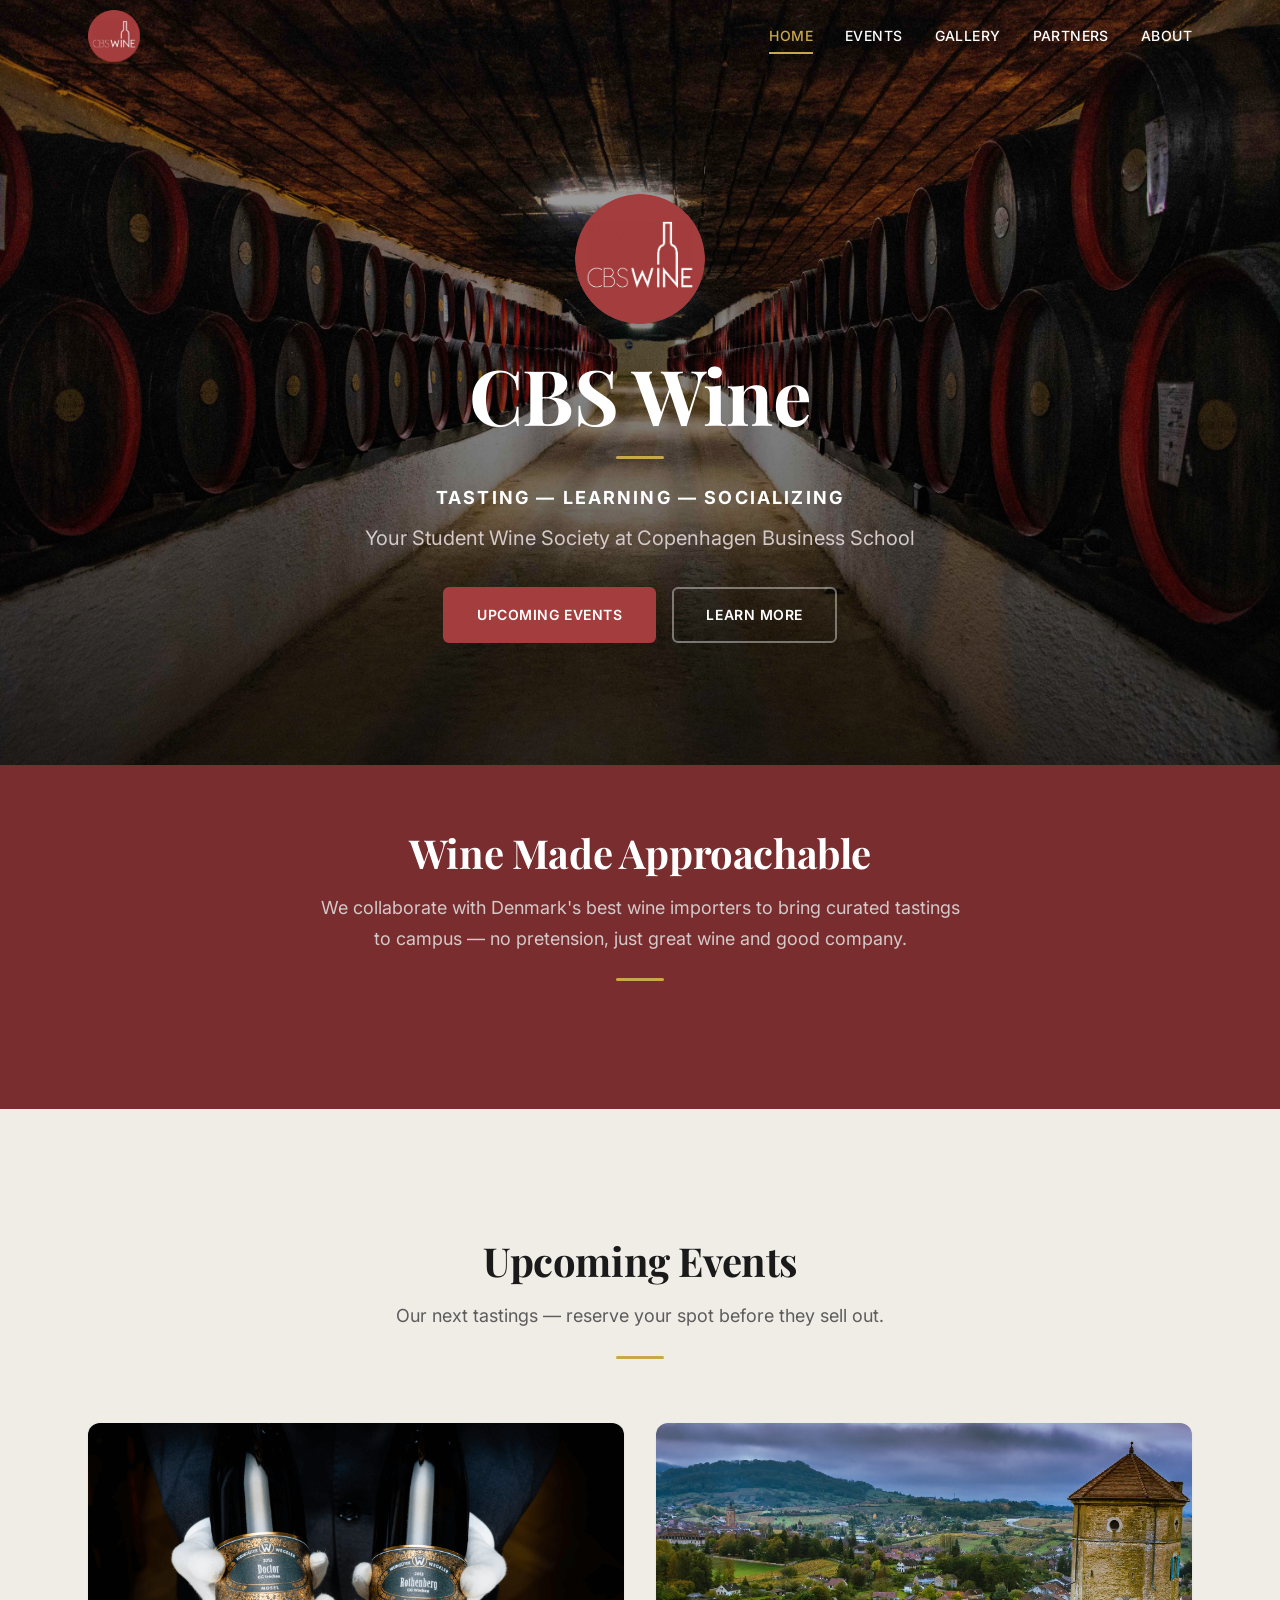
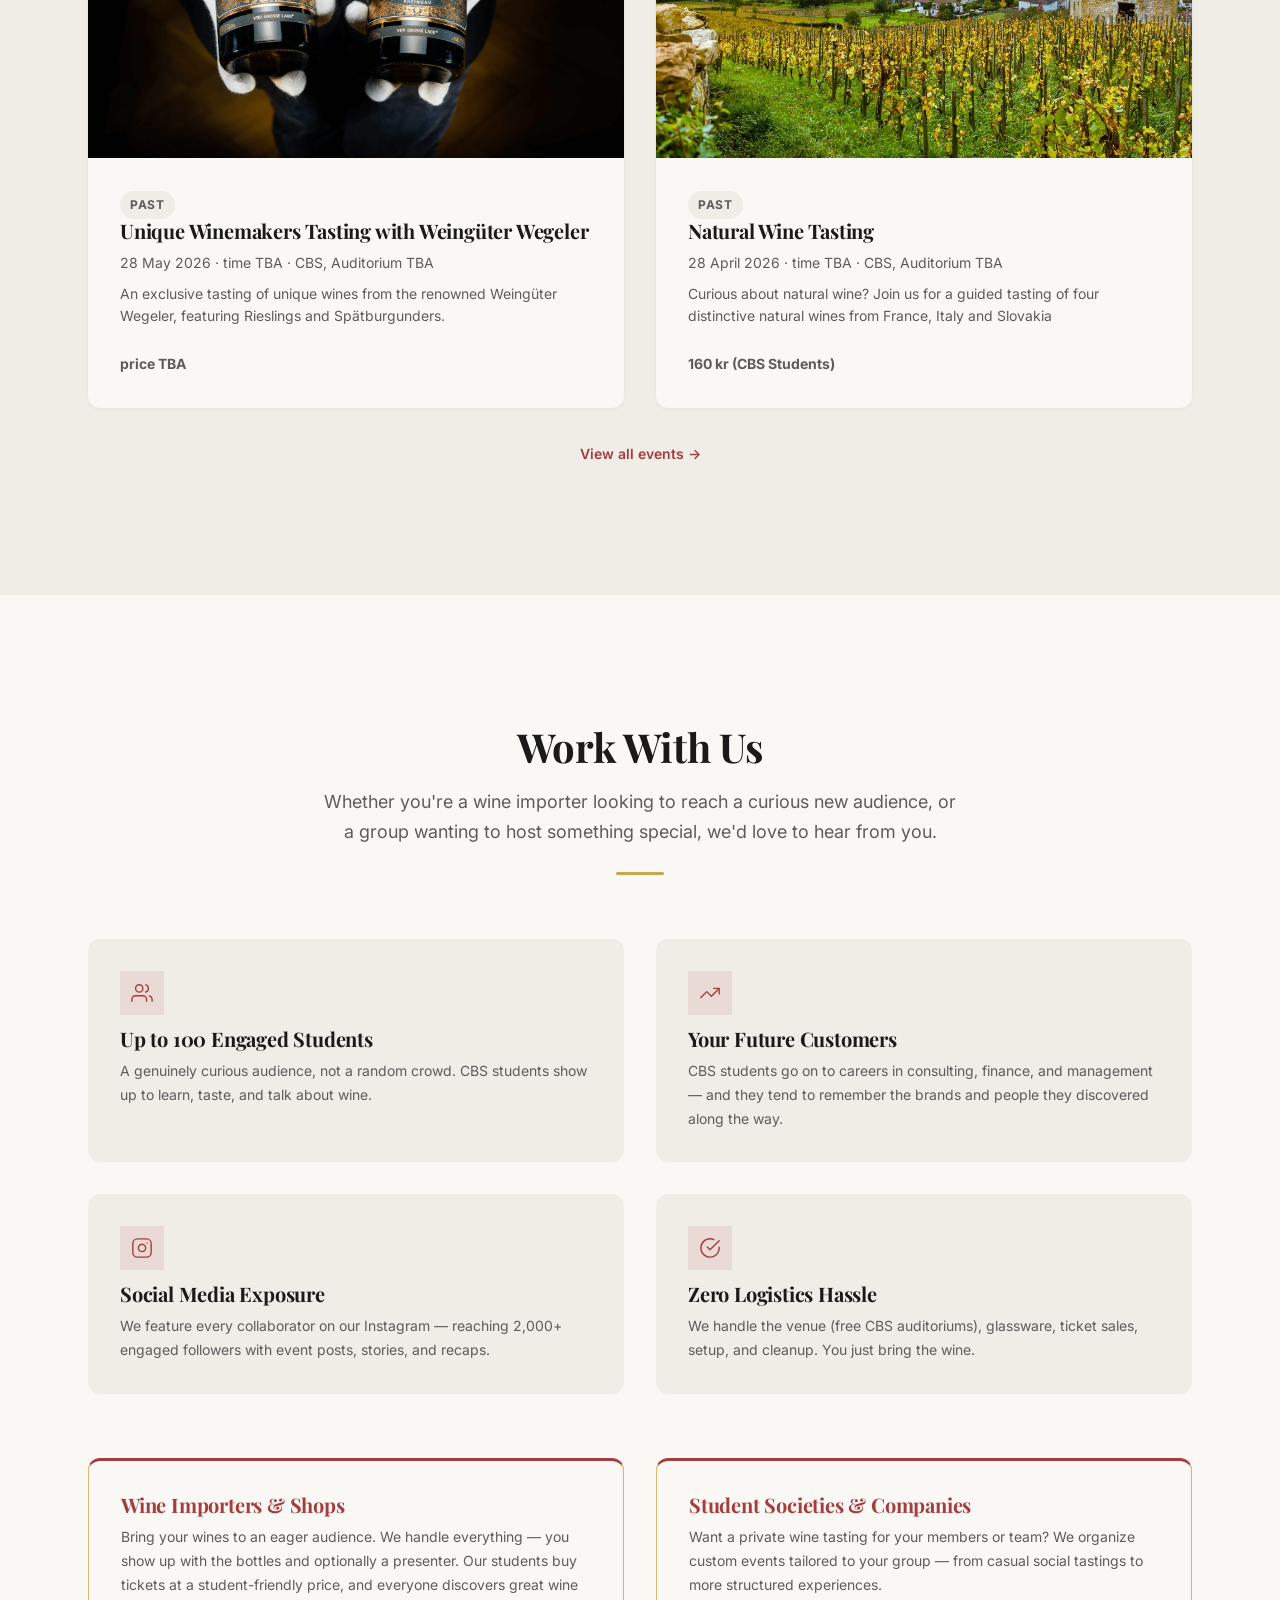
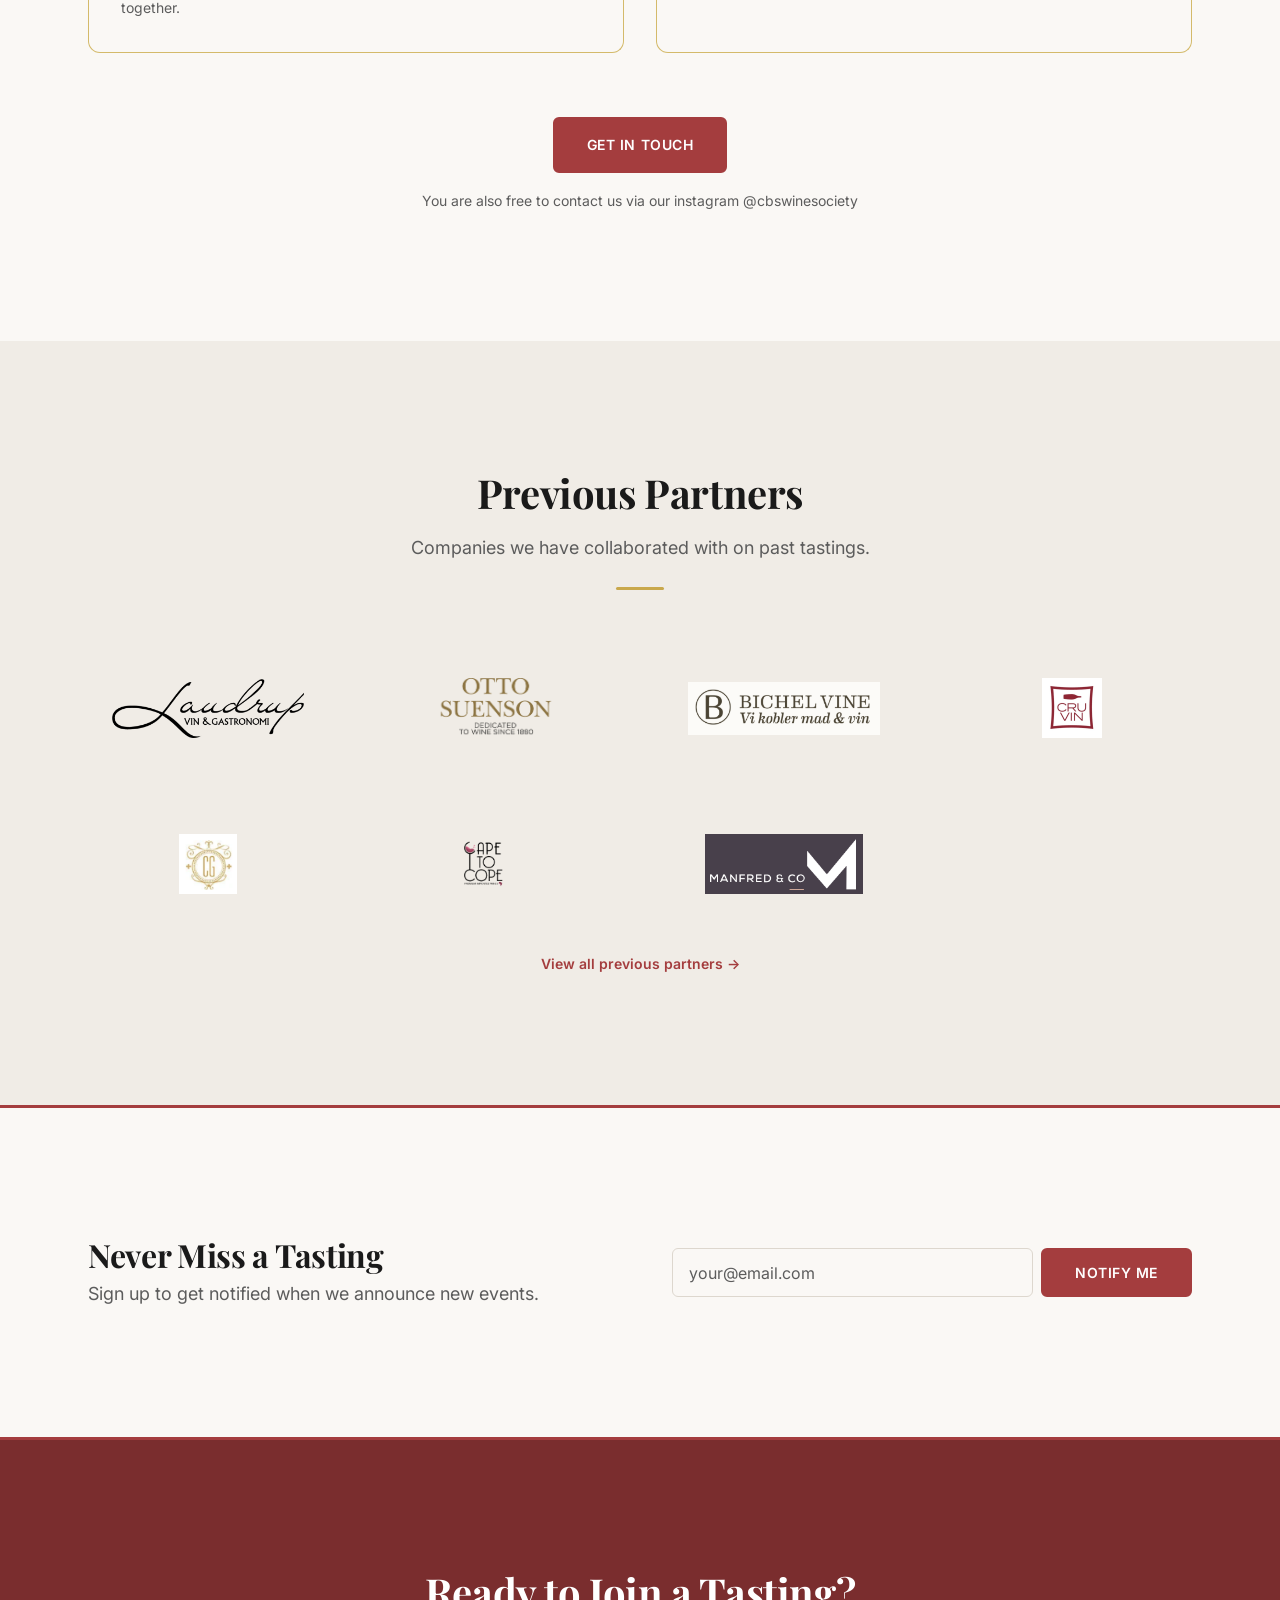
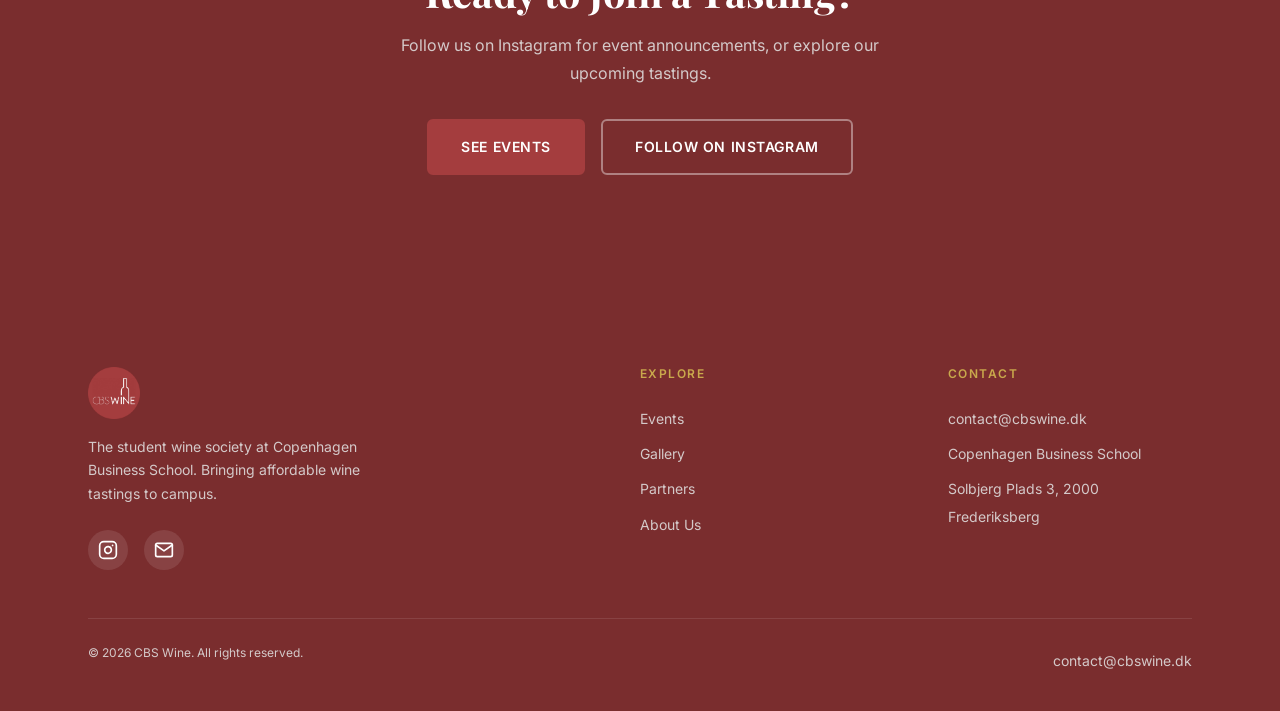
==== commit affb3769: "småting" ====
--- a/index.html
+++ b/index.html
@@ -76,7 +76,7 @@
     <div class="hero__content">
       <img src="/images/logo.png" alt="CBS Wine" class="hero__logo-img">
       <h1 class="hero__title">CBS Wine</h1>
-      <p class="hero__tagline">Tastings — Learning — Socializing</p>
+      <p class="hero__tagline">Tasting — Learning — Socializing</p>
       <p class="hero__subtitle">Your Student Wine Society at Copenhagen Business School</p>
       <div class="hero__actions">
         <a href="/events.html" class="btn btn--primary">Upcoming Events</a>
--- a/css/styles.css
+++ b/css/styles.css
@@ -267,75 +267,6 @@
   max-width: var(--max-width-narrow);
 }
 
-/* Section spacing — generous whitespace */
-.section {
-  padding: var(--space-3xl) 0;
-}
-
-@media (min-width: 768px) {
-  .section {
-    padding: var(--space-4xl) 0;
-  }
-}
-
-@media (min-width: 1024px) {
-  .section {
-    padding: var(--space-5xl) 0;
-  }
-}
-
-.section--surface {
-  background-color: var(--color-surface);
-}
-
-.section--dark {
-  background-color: var(--color-primary-dark);
-  color: var(--color-text-on-dark);
-}
-
-.section--compact {
-  padding: var(--space-2xl) 0;
-}
-
-@media (min-width: 768px) {
-  .section--compact {
-    padding: var(--space-3xl) 0;
-  }
-}
-
-.section--dark h2,
-.section--dark h3 {
-  color: var(--color-text-on-dark);
-}
-
-/* Section Header — consistent heading + subtitle pattern */
-.section-header {
-  text-align: center;
-  margin-bottom: var(--space-2xl);
-  max-width: 640px;
-  margin-left: auto;
-  margin-right: auto;
-}
-
-@media (min-width: 768px) {
-  .section-header {
-    margin-bottom: var(--space-3xl);
-  }
-}
-
-.section-header h2 {
-  margin-bottom: var(--space-md);
-}
-
-.section-header p {
-  color: var(--color-text-muted);
-  font-size: var(--text-md);
-}
-
-.section--dark .section-header p {
-  color: var(--color-text-on-dark-muted);
-}
-
 /* Decorative line under section headers */
 .section-header::after {
   content: '';
@@ -346,6 +277,76 @@
   margin: var(--space-lg) auto 0;
   border-radius: 2px;
 }
+
+/* Section spacing — generous whitespace */
+.section {
+  padding: var(--space-3xl) 0;
+}
+
+@media (min-width: 768px) {
+  .section {
+    padding: var(--space-4xl) 0;
+  }
+}
+
+@media (min-width: 1024px) {
+  .section {
+    padding: var(--space-5xl) 0;
+  }
+}
+
+.section--surface {
+  background-color: var(--color-surface);
+}
+
+.section--dark {
+  background-color: var(--color-primary-dark);
+  color: var(--color-text-on-dark);
+}
+
+.section--compact {
+  padding: var(--space-2xl) 0;
+}
+
+@media (min-width: 768px) {
+  .section--compact {
+    padding: var(--space-3xl) 0;
+  }
+}
+
+.section--dark h2,
+.section--dark h3 {
+  color: var(--color-text-on-dark);
+}
+
+/* Section Header — consistent heading + subtitle pattern */
+.section-header {
+  text-align: center;
+  margin-bottom: var(--space-2xl);
+  max-width: 640px;
+  margin-left: auto;
+  margin-right: auto;
+}
+
+@media (min-width: 768px) {
+  .section-header {
+    margin-bottom: var(--space-3xl);
+  }
+}
+
+.section-header h2 {
+  margin-bottom: var(--space-md);
+}
+
+.section-header p {
+  color: var(--color-text-muted);
+  font-size: var(--text-md);
+}
+
+.section--dark .section-header p {
+  color: var(--color-text-on-dark-muted);
+}
+
 
 /* Responsive grid */
 .grid {
@@ -632,6 +633,14 @@
   background-color: var(--color-text) !important;
 }
 
+/* Solid nav background when mobile menu is open */
+.nav:has(.nav__hamburger--open) {
+  background-color: var(--color-bg) !important;
+  backdrop-filter: none;
+  -webkit-backdrop-filter: none;
+  box-shadow: none;
+}
+
 /* Mobile overlay menu */
 .nav__overlay {
   position: fixed;
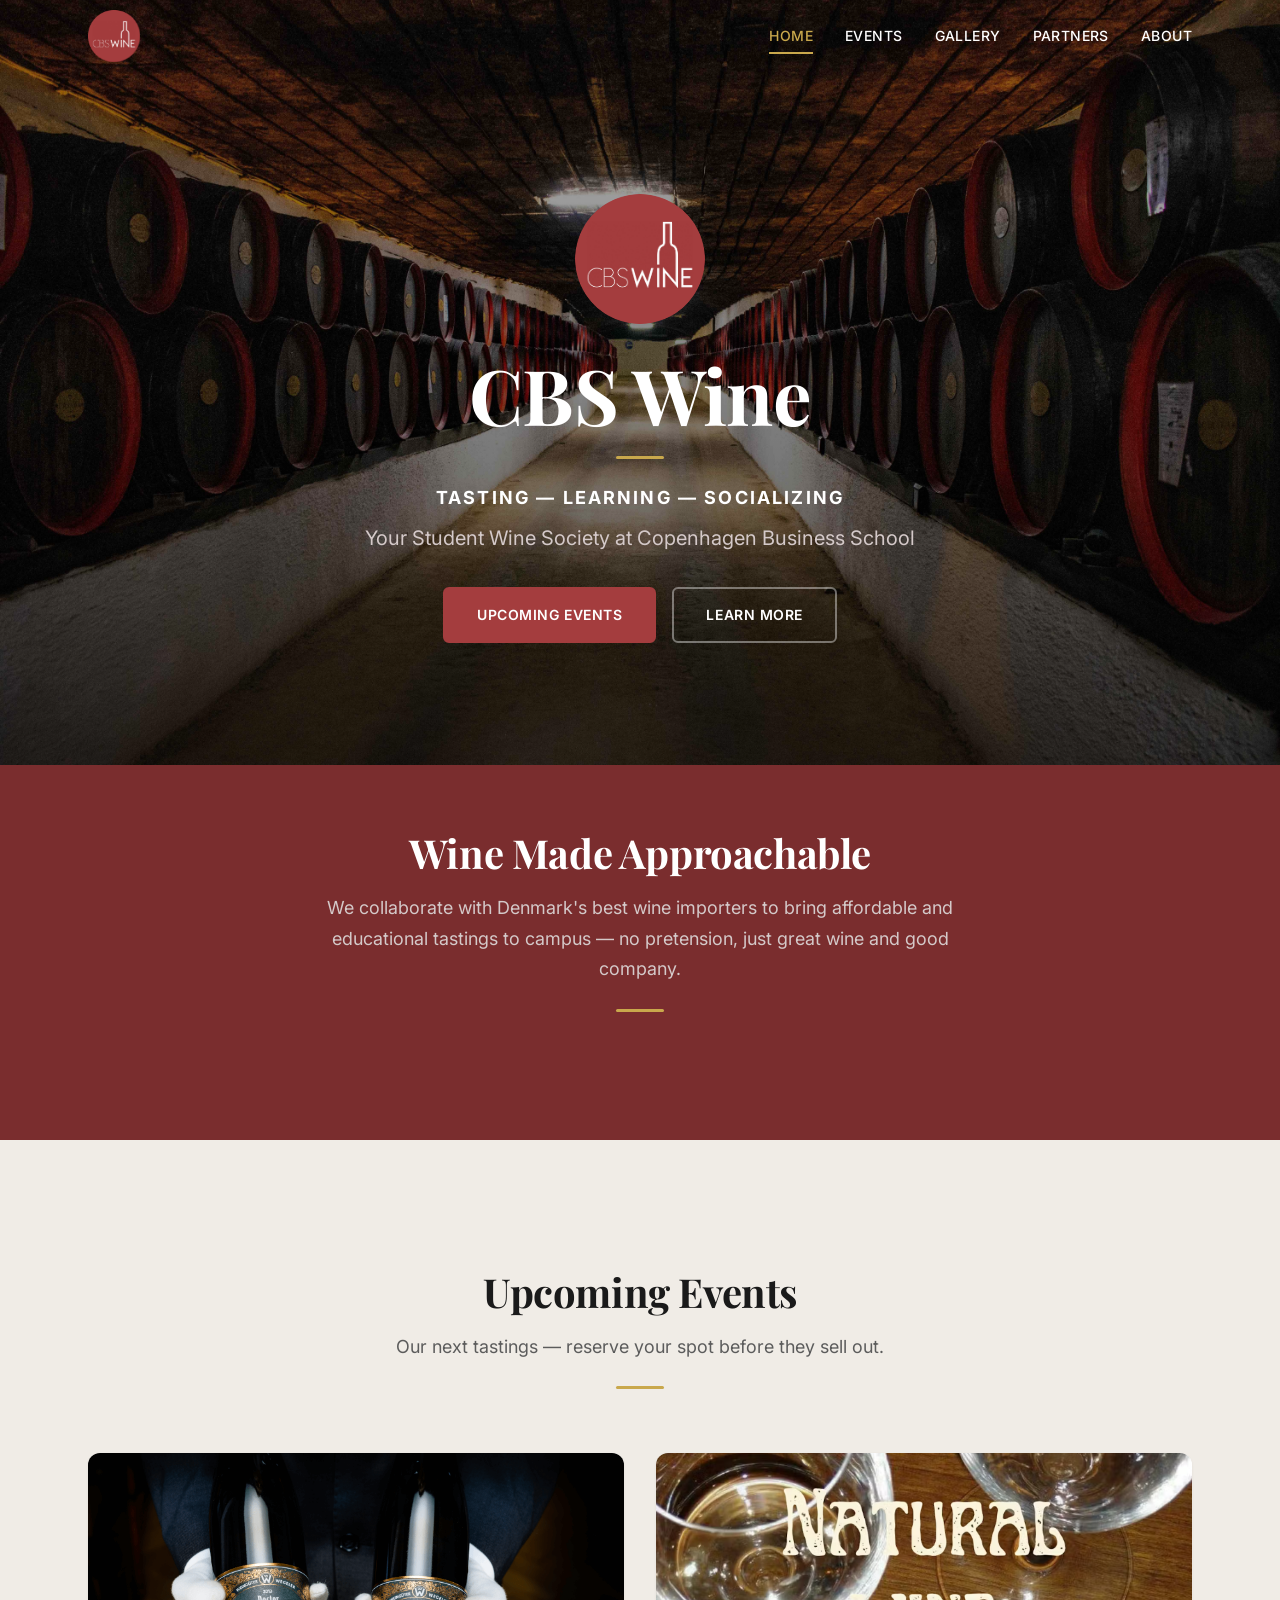
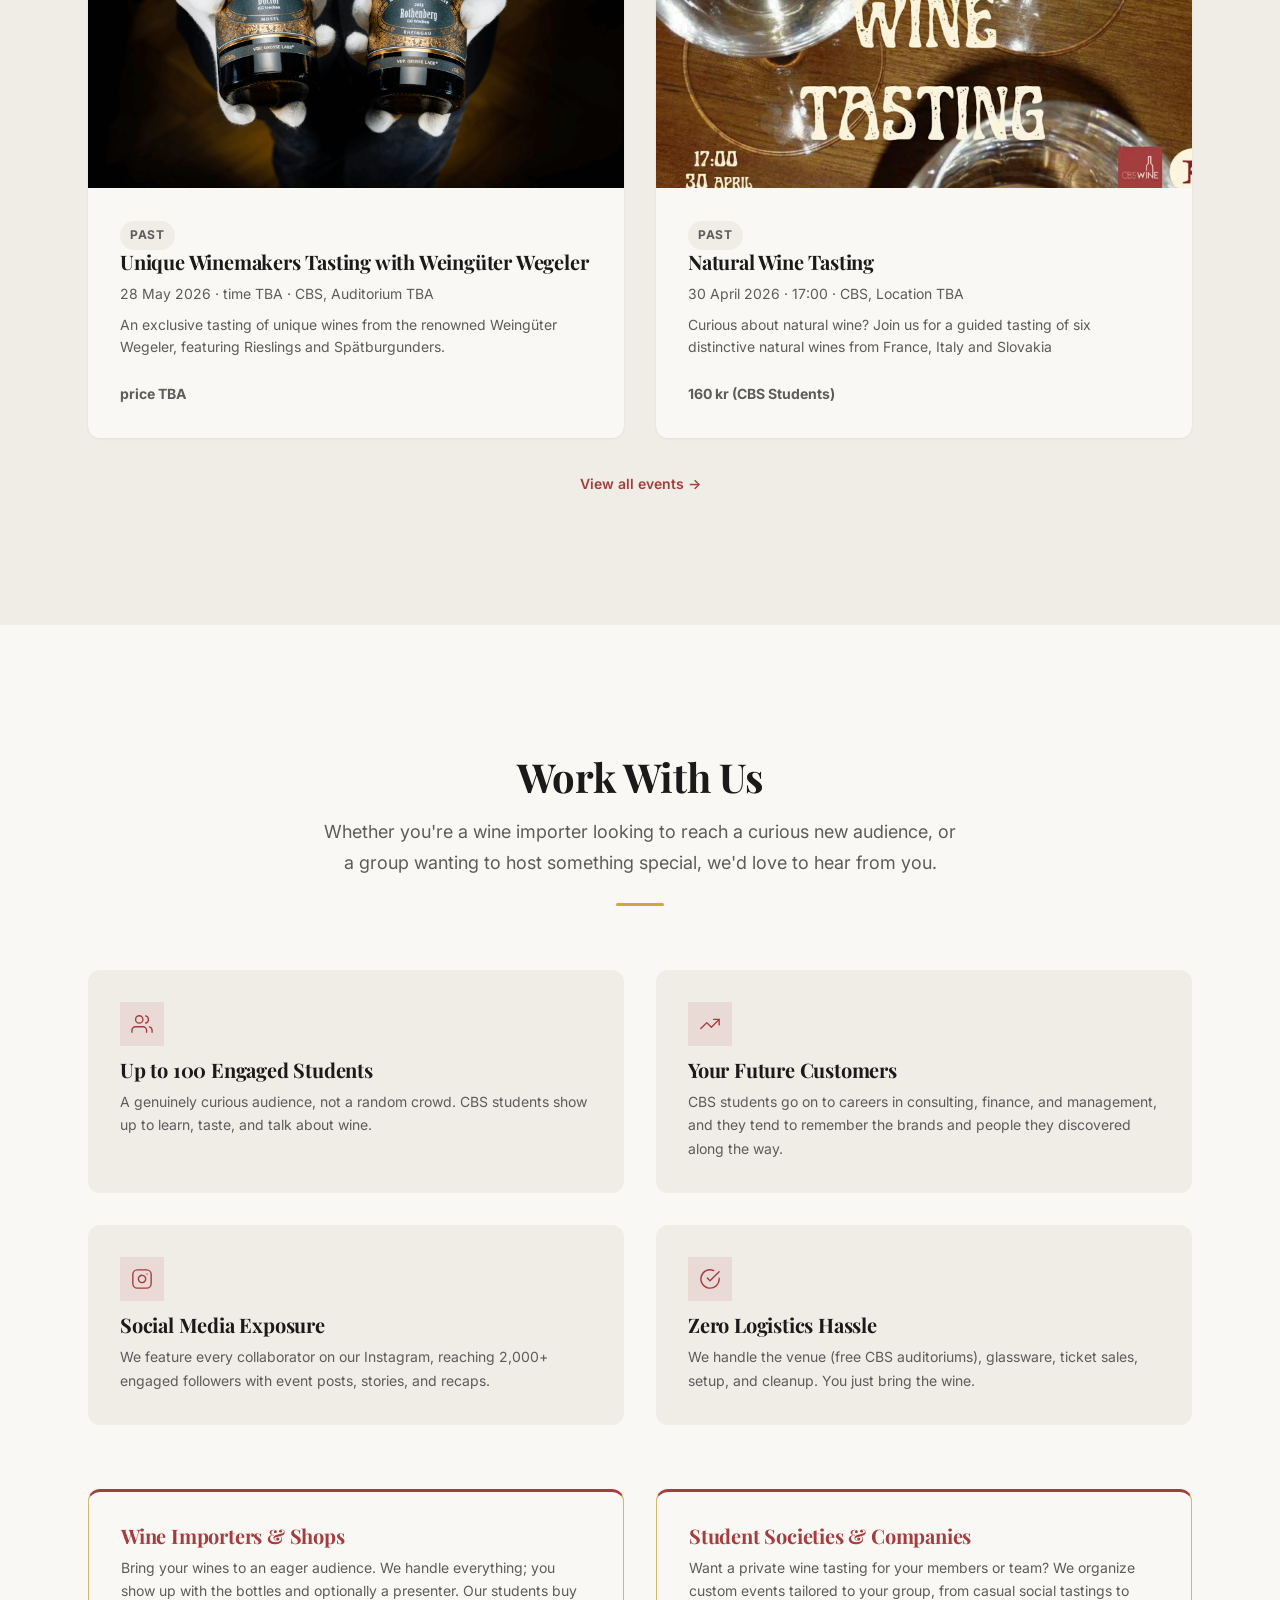
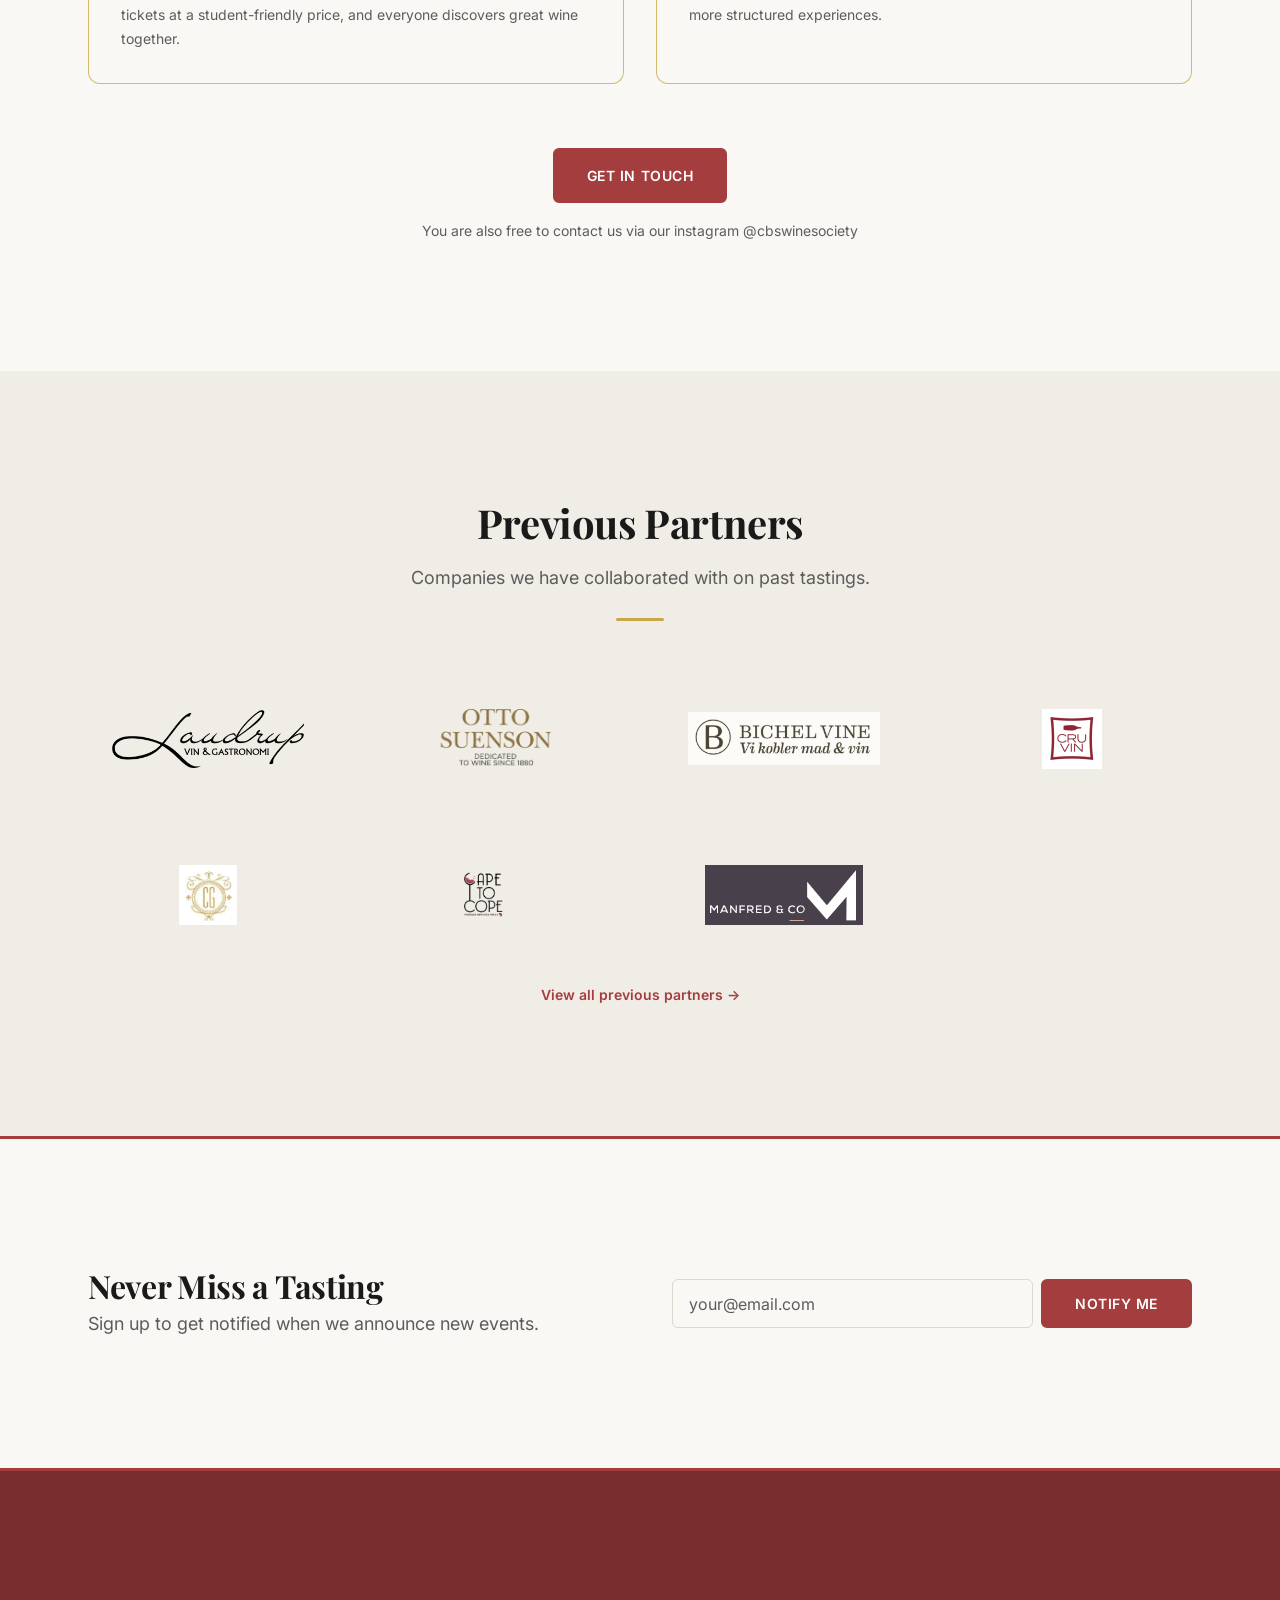
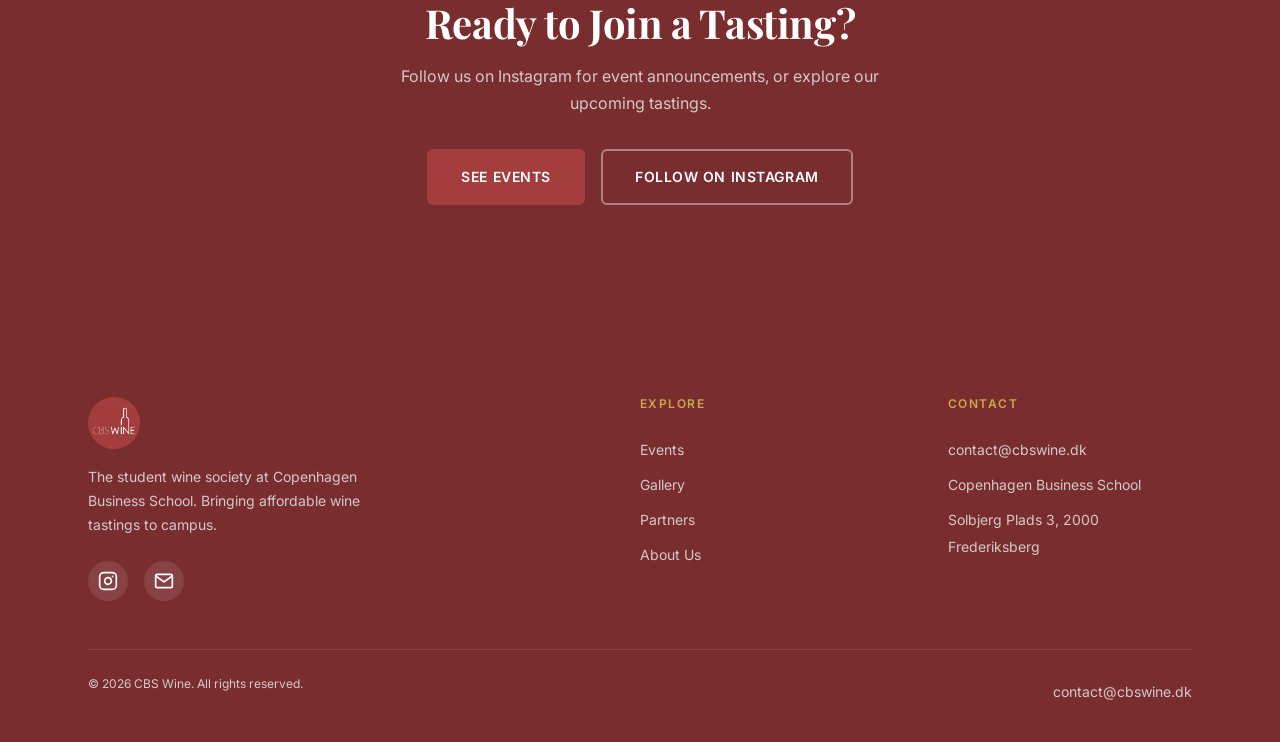
==== commit 74d88d11: "email signup removed" ====
--- a/index.html
+++ b/index.html
@@ -91,7 +91,7 @@
     <div class="container">
       <div class="section-header" data-animate>
         <h2>Wine Made Approachable</h2>
-        <p>We collaborate with Denmark's best wine importers to bring curated tastings to campus — no pretension, just great wine and good company.</p>
+        <p>We collaborate with Denmark's best wine importers to bring affordable and educational tastings to campus — no pretension, just great wine and good company.</p>
       </div>
 
     </div>
@@ -152,7 +152,7 @@
             </svg>
           </div>
           <h4>Your Future Customers</h4>
-          <p class="text-sm text-muted">CBS students go on to careers in consulting, finance, and management — and they tend to remember the brands and people they discovered along the way.</p>
+          <p class="text-sm text-muted">CBS students go on to careers in consulting, finance, and management, and they tend to remember the brands and people they discovered along the way.</p>
         </div>
 
         <div class="collab-benefit">
@@ -162,7 +162,7 @@
             </svg>
           </div>
           <h4>Social Media Exposure</h4>
-          <p class="text-sm text-muted">We feature every collaborator on our Instagram — reaching 2,000+ engaged followers with event posts, stories, and recaps.</p>
+          <p class="text-sm text-muted">We feature every collaborator on our Instagram, reaching 2,000+ engaged followers with event posts, stories, and recaps.</p>
         </div>
 
         <div class="collab-benefit">
@@ -180,11 +180,11 @@
       <div class="grid grid--2" data-animate style="margin-bottom: var(--space-3xl);">
         <div class="collab-audience">
           <h4>Wine Importers &amp; Shops</h4>
-          <p class="text-sm">Bring your wines to an eager audience. We handle everything — you show up with the bottles and optionally a presenter. Our students buy tickets at a student-friendly price, and everyone discovers great wine together.</p>
+          <p class="text-sm">Bring your wines to an eager audience. We handle everything; you show up with the bottles and optionally a presenter. Our students buy tickets at a student-friendly price, and everyone discovers great wine together.</p>
         </div>
         <div class="collab-audience">
           <h4>Student Societies &amp; Companies</h4>
-          <p class="text-sm">Want a private wine tasting for your members or team? We organize custom events tailored to your group — from casual social tastings to more structured experiences.</p>
+          <p class="text-sm">Want a private wine tasting for your members or team? We organize custom events tailored to your group, from casual social tastings to more structured experiences.</p>
         </div>
       </div>
 
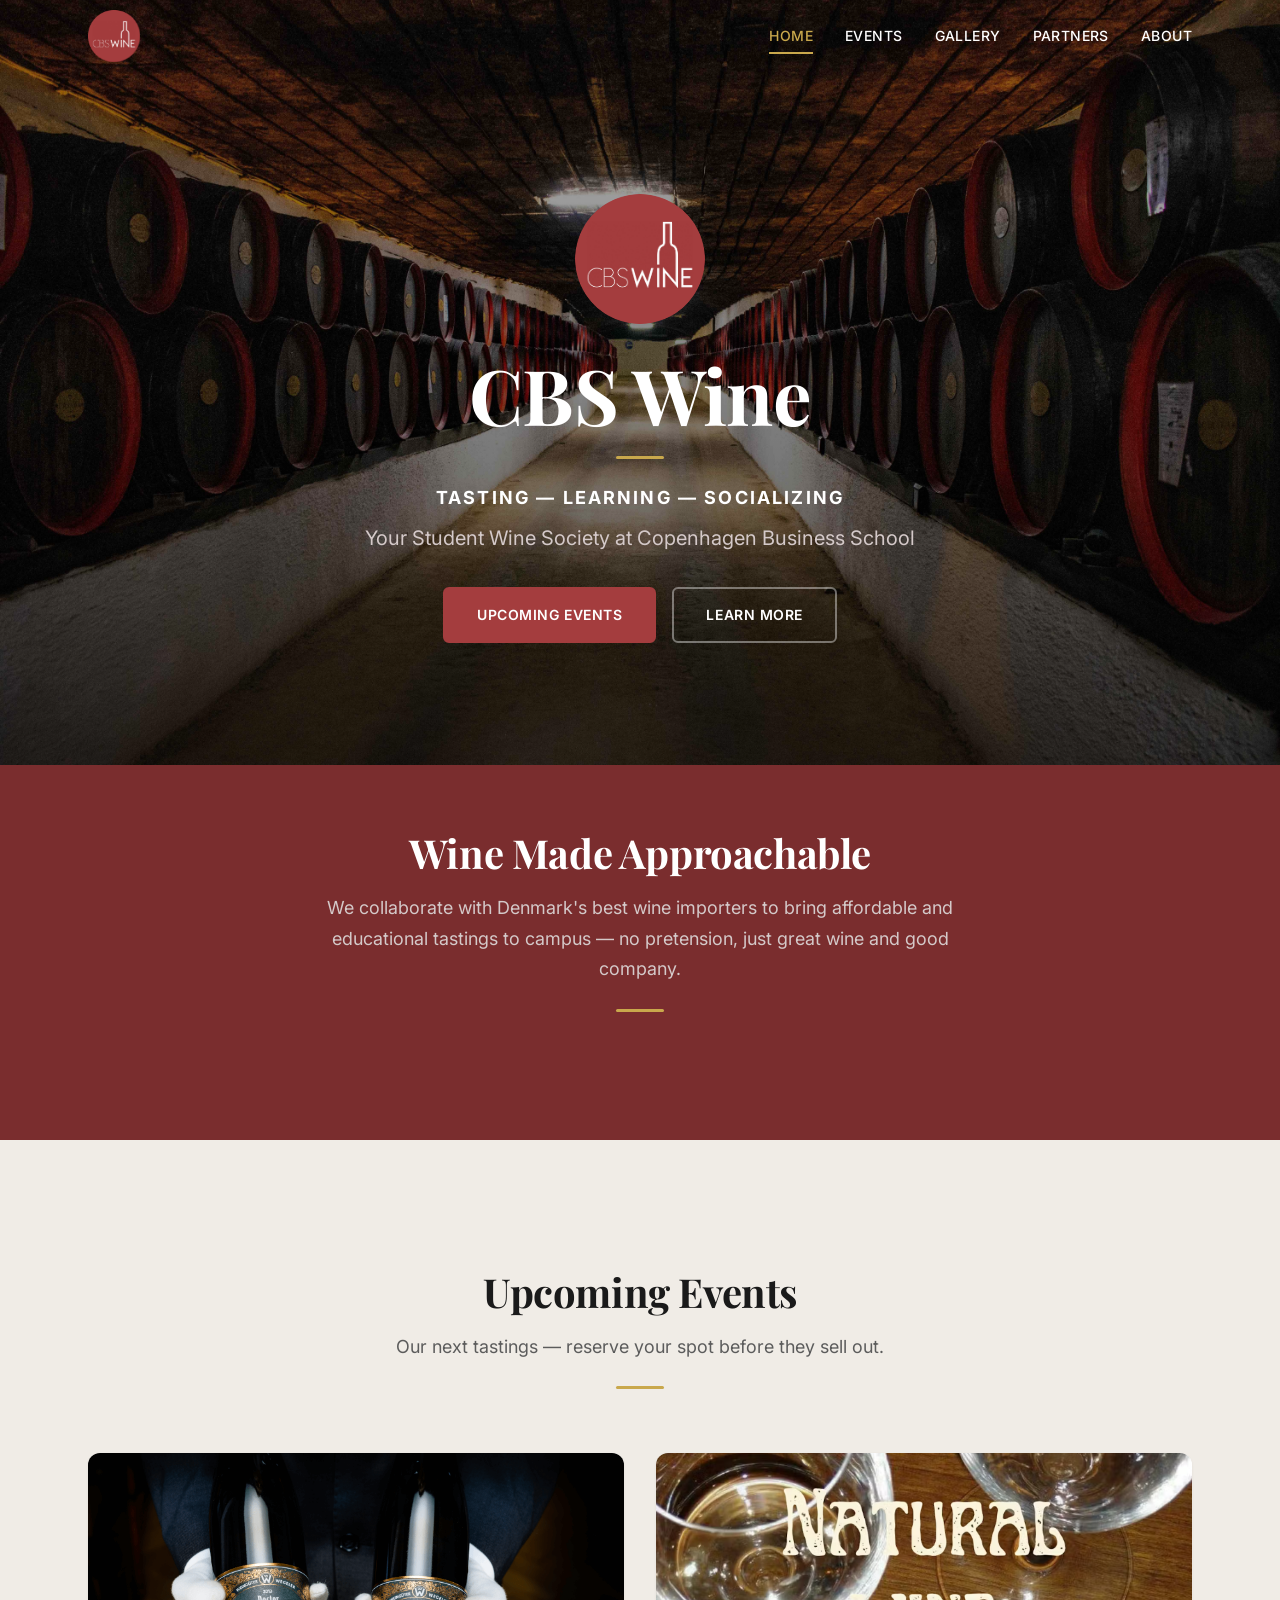
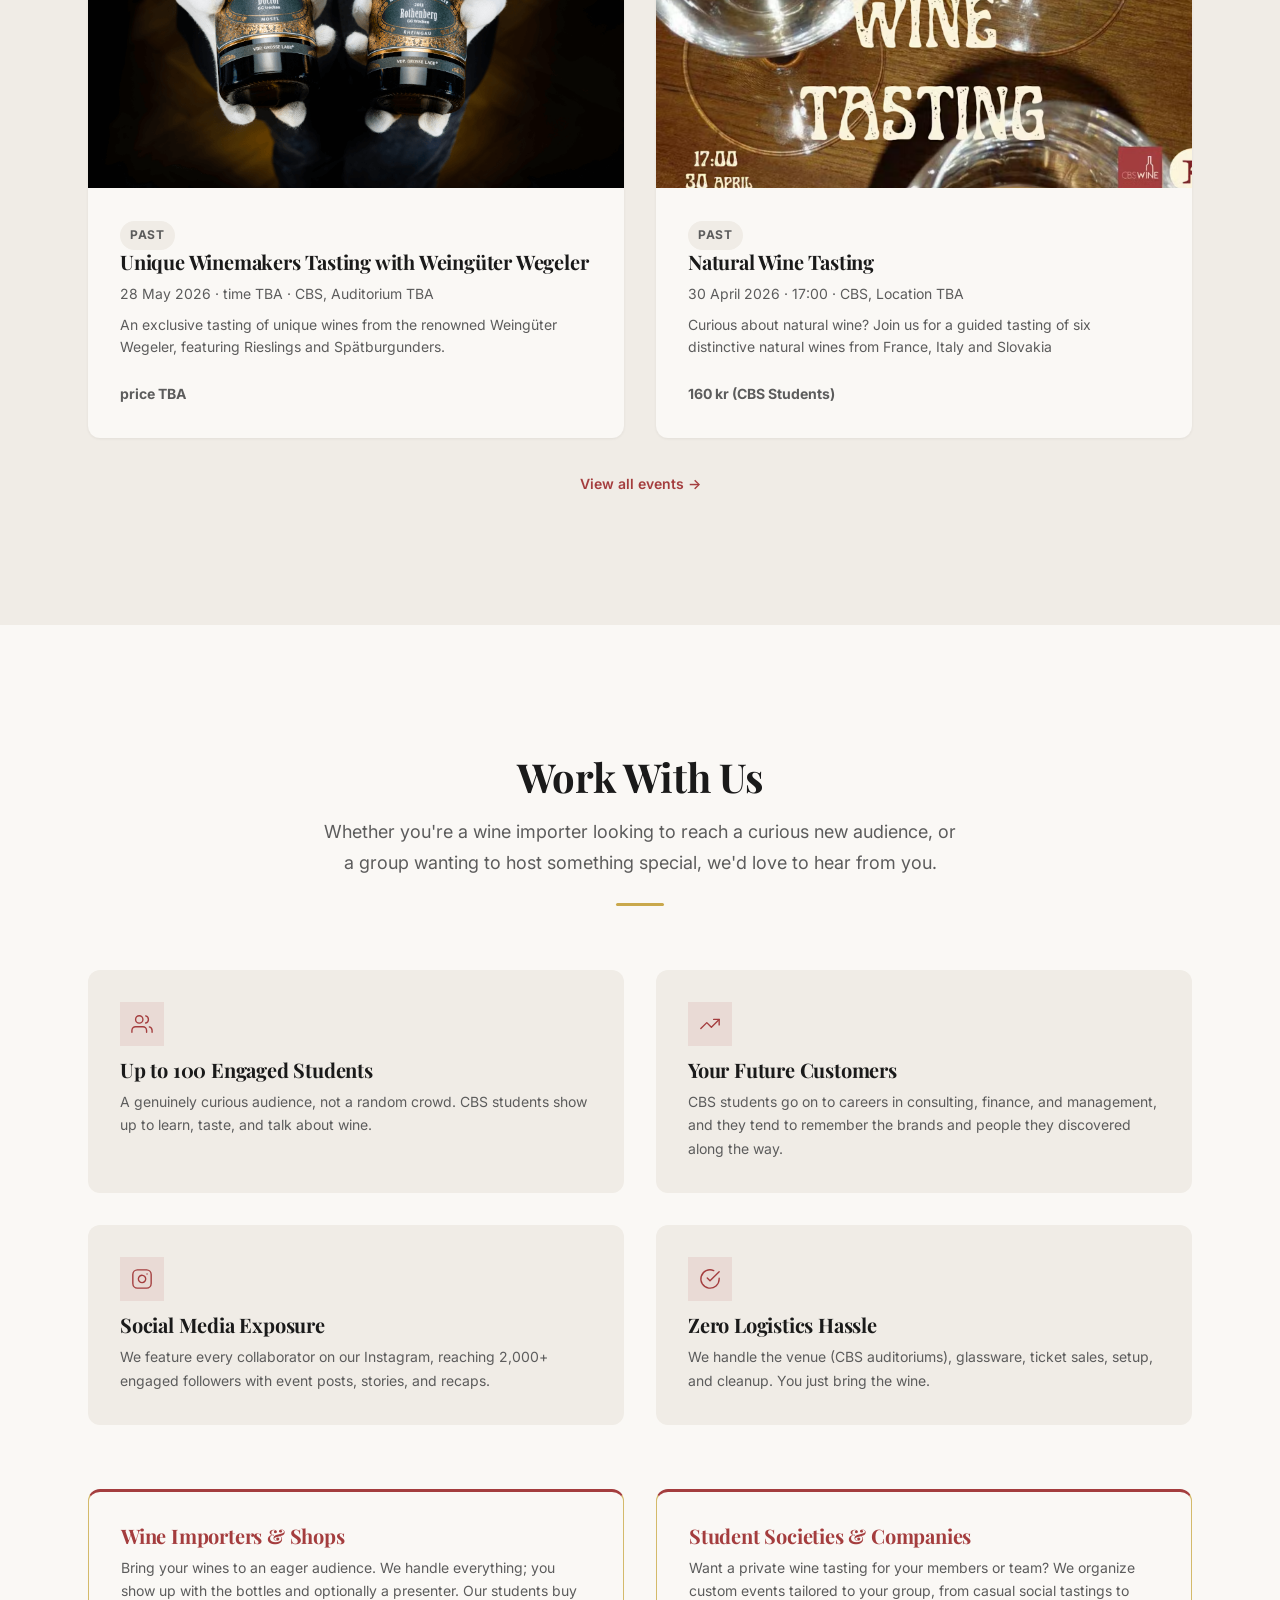
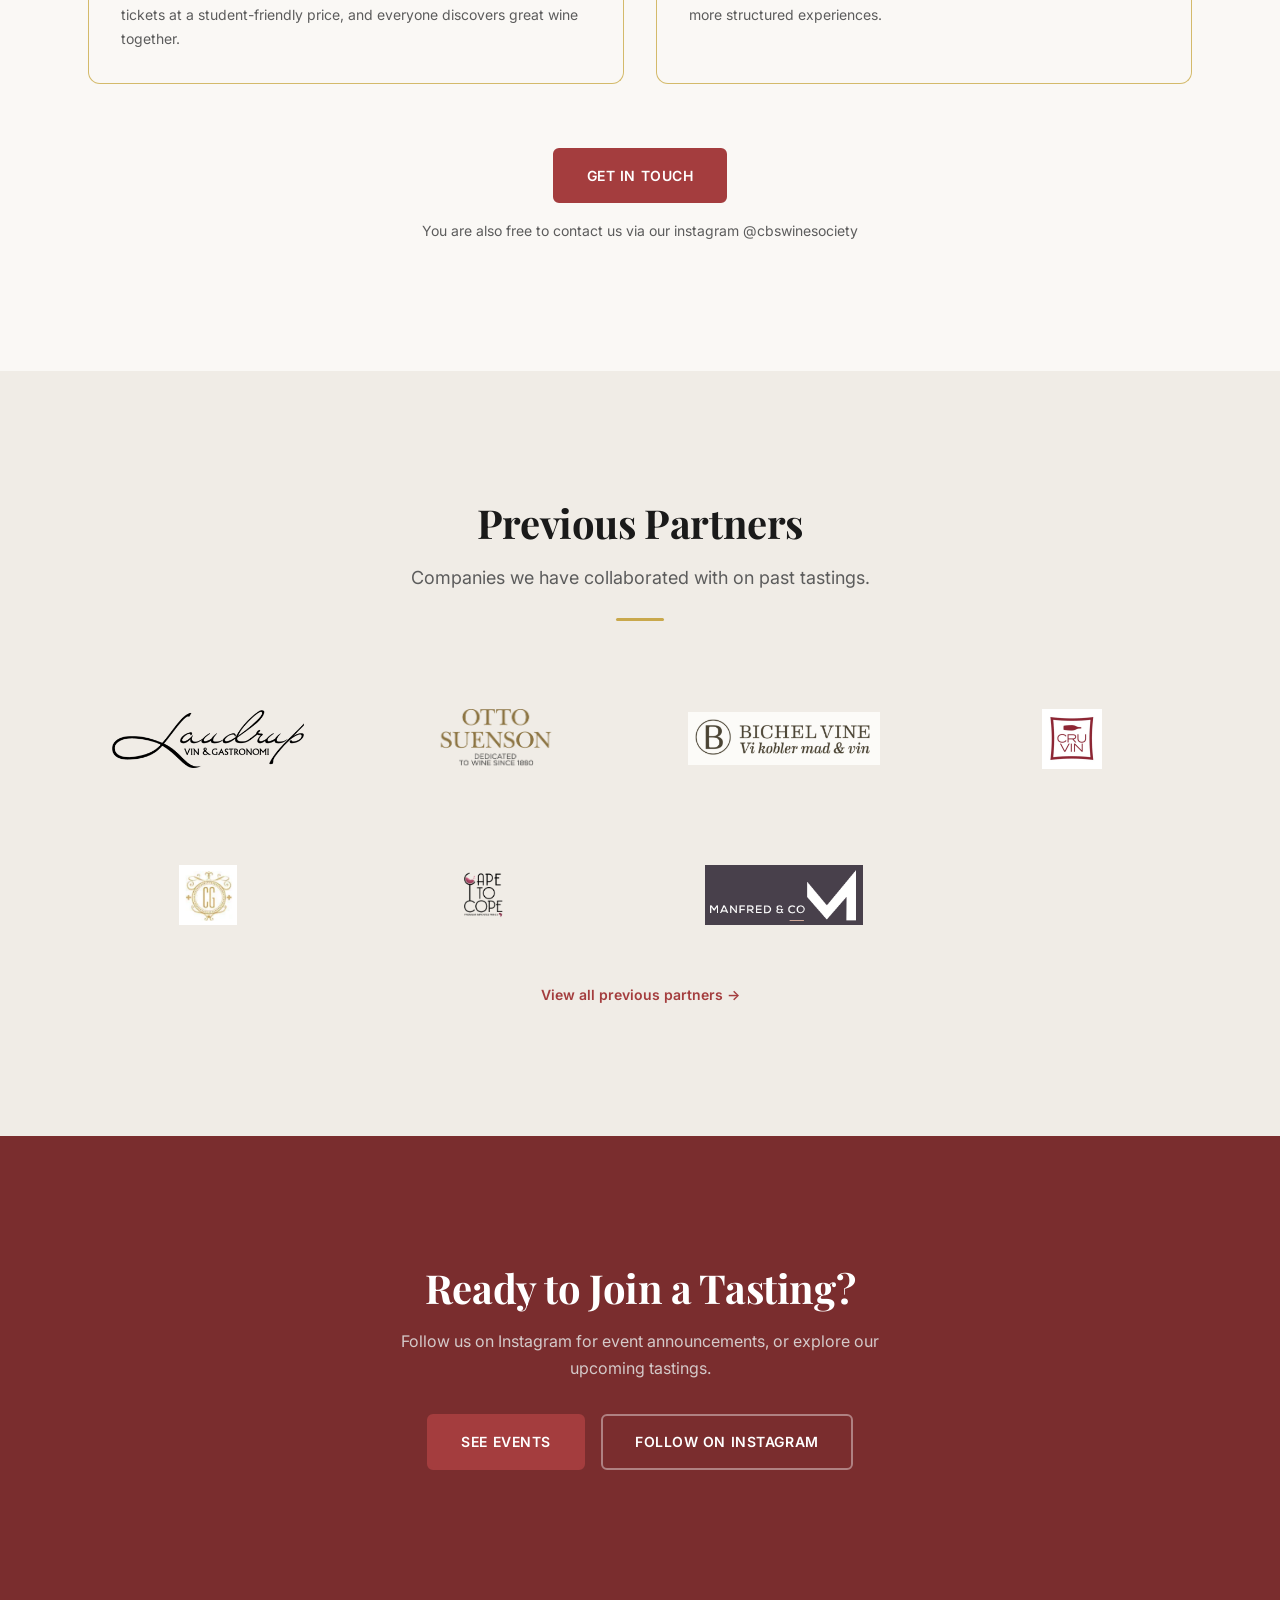
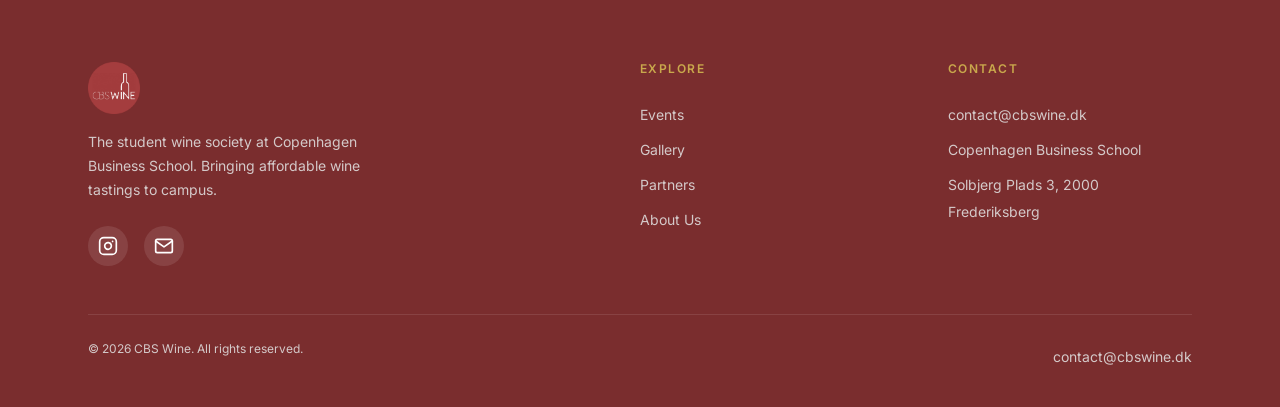
==== commit a3558c59: "Update index.html" ====
--- a/index.html
+++ b/index.html
@@ -172,7 +172,7 @@
             </svg>
           </div>
           <h4>Zero Logistics Hassle</h4>
-          <p class="text-sm text-muted">We handle the venue (free CBS auditoriums), glassware, ticket sales, setup, and cleanup. You just bring the wine.</p>
+          <p class="text-sm text-muted">We handle the venue (CBS auditoriums), glassware, ticket sales, setup, and cleanup. You just bring the wine.</p>
         </div>
 
       </div>
@@ -211,28 +211,6 @@
 
       <div class="text-center mt-xl" data-animate>
         <a href="/partners.html" class="link-arrow">View all previous partners</a>
-      </div>
-    </div>
-  </section>
-
-
-  <!-- ========== EMAIL SIGNUP ========== -->
-  <section class="section email-signup" data-animate>
-    <div class="container">
-      <div class="email-signup__inner">
-        <div class="email-signup__copy">
-          <h2>Never Miss a Tasting</h2>
-          <p>Sign up to get notified when we announce new events.</p>
-        </div>
-        <div class="email-signup__form-wrap">
-          <form class="email-signup__form" novalidate>
-            <div class="email-signup__field">
-              <input type="email" class="email-signup__input" placeholder="your@email.com" required aria-label="Email address">
-              <button type="submit" class="btn btn--primary">Notify Me</button>
-            </div>
-          </form>
-          <p class="email-signup__success" hidden>Thanks! We'll let you know when we announce our next tasting.</p>
-        </div>
       </div>
     </div>
   </section>
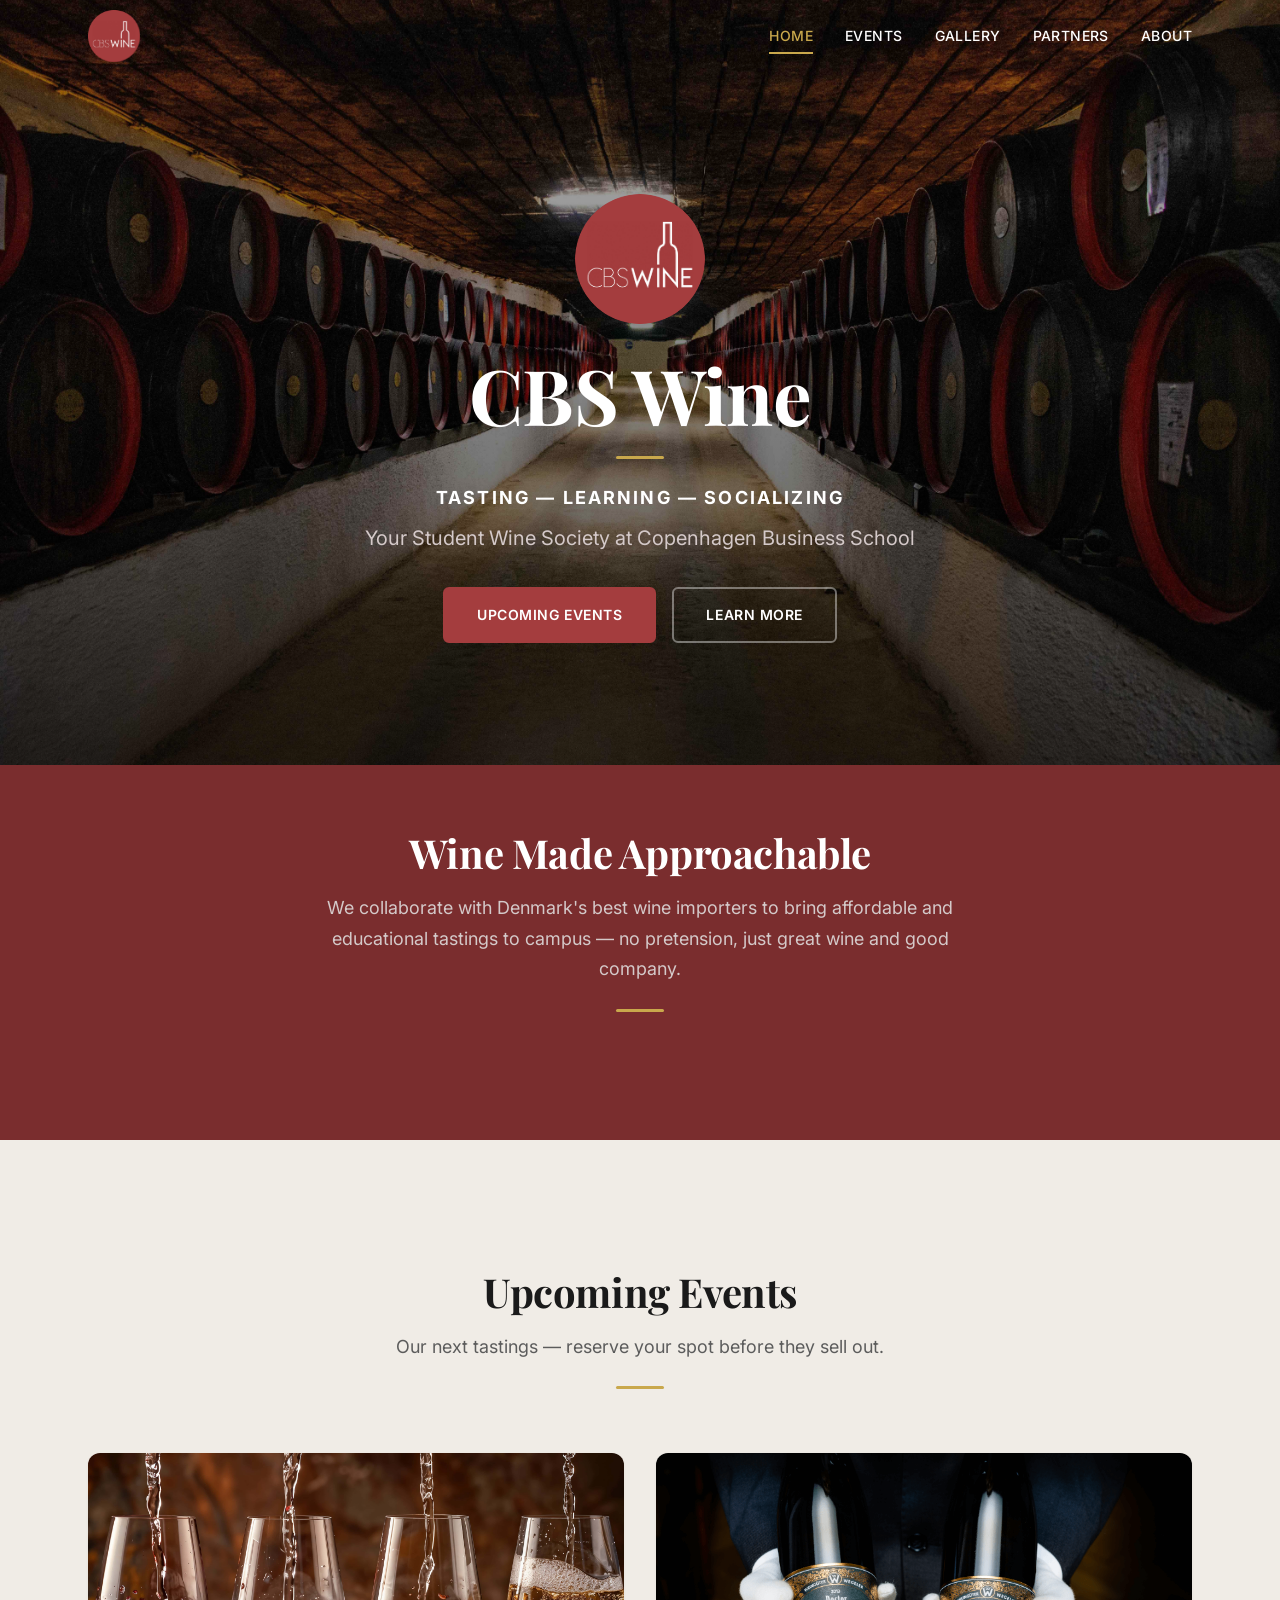
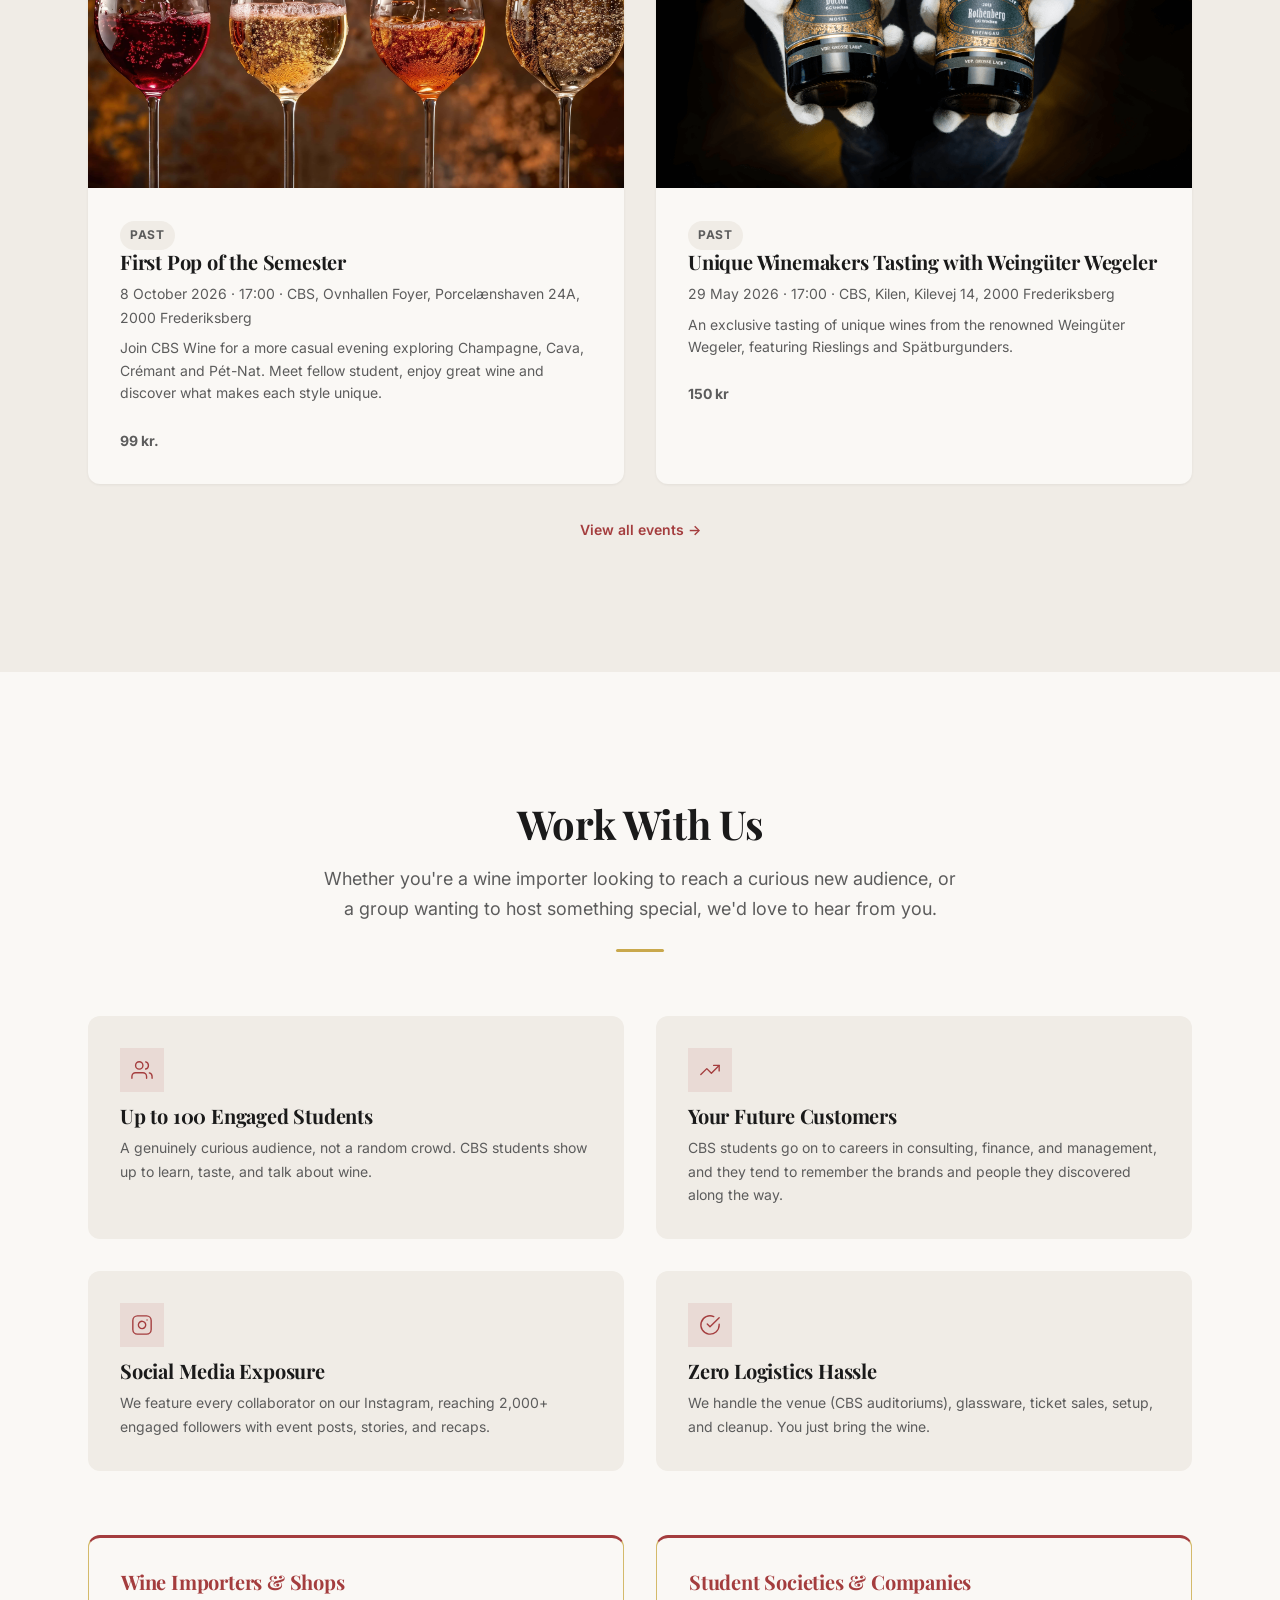
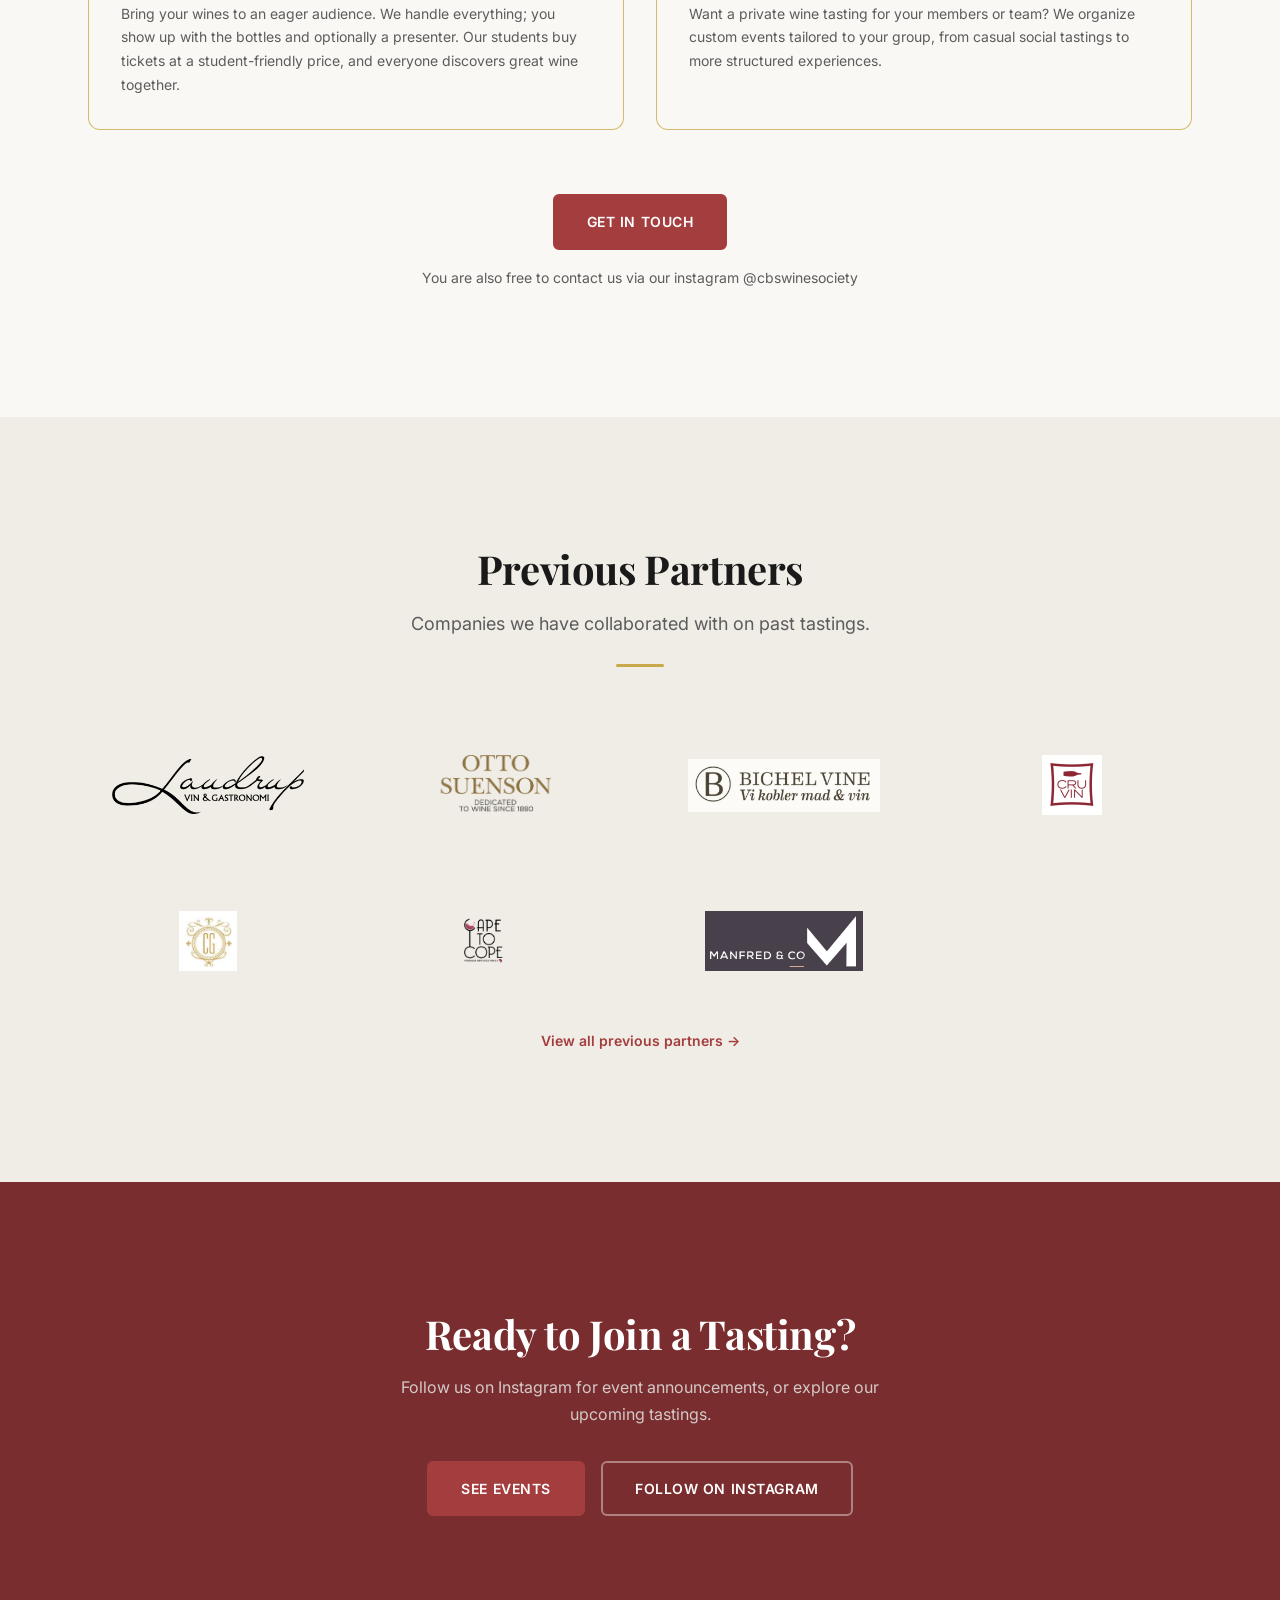
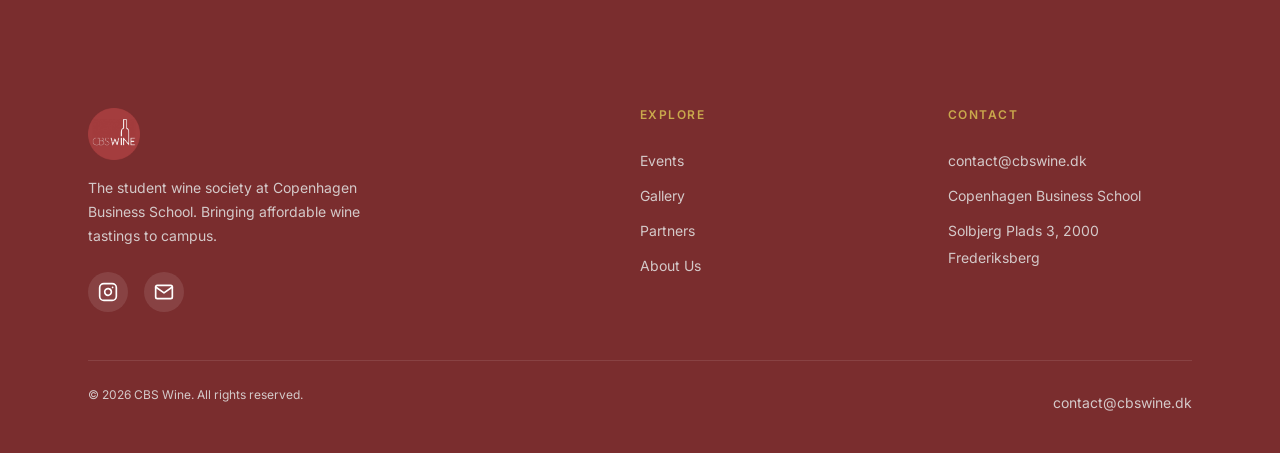
==== commit dc41f86e: "Install Vercel Web Analytics # Vercel Web Analytics Installation  ## Summary Successfully installed " ====
--- a/index.html
+++ b/index.html
@@ -29,6 +29,12 @@
 
   <!-- Styles -->
   <link rel="stylesheet" href="/css/styles.css">
+
+  <!-- Vercel Web Analytics -->
+  <script>
+    window.va = window.va || function () { (window.vaq = window.vaq || []).push(arguments); };
+  </script>
+  <script defer src="/_vercel/insights/script.js"></script>
 
   <title>CBS Wine — Student Wine Society at Copenhagen Business School</title>
 </head>
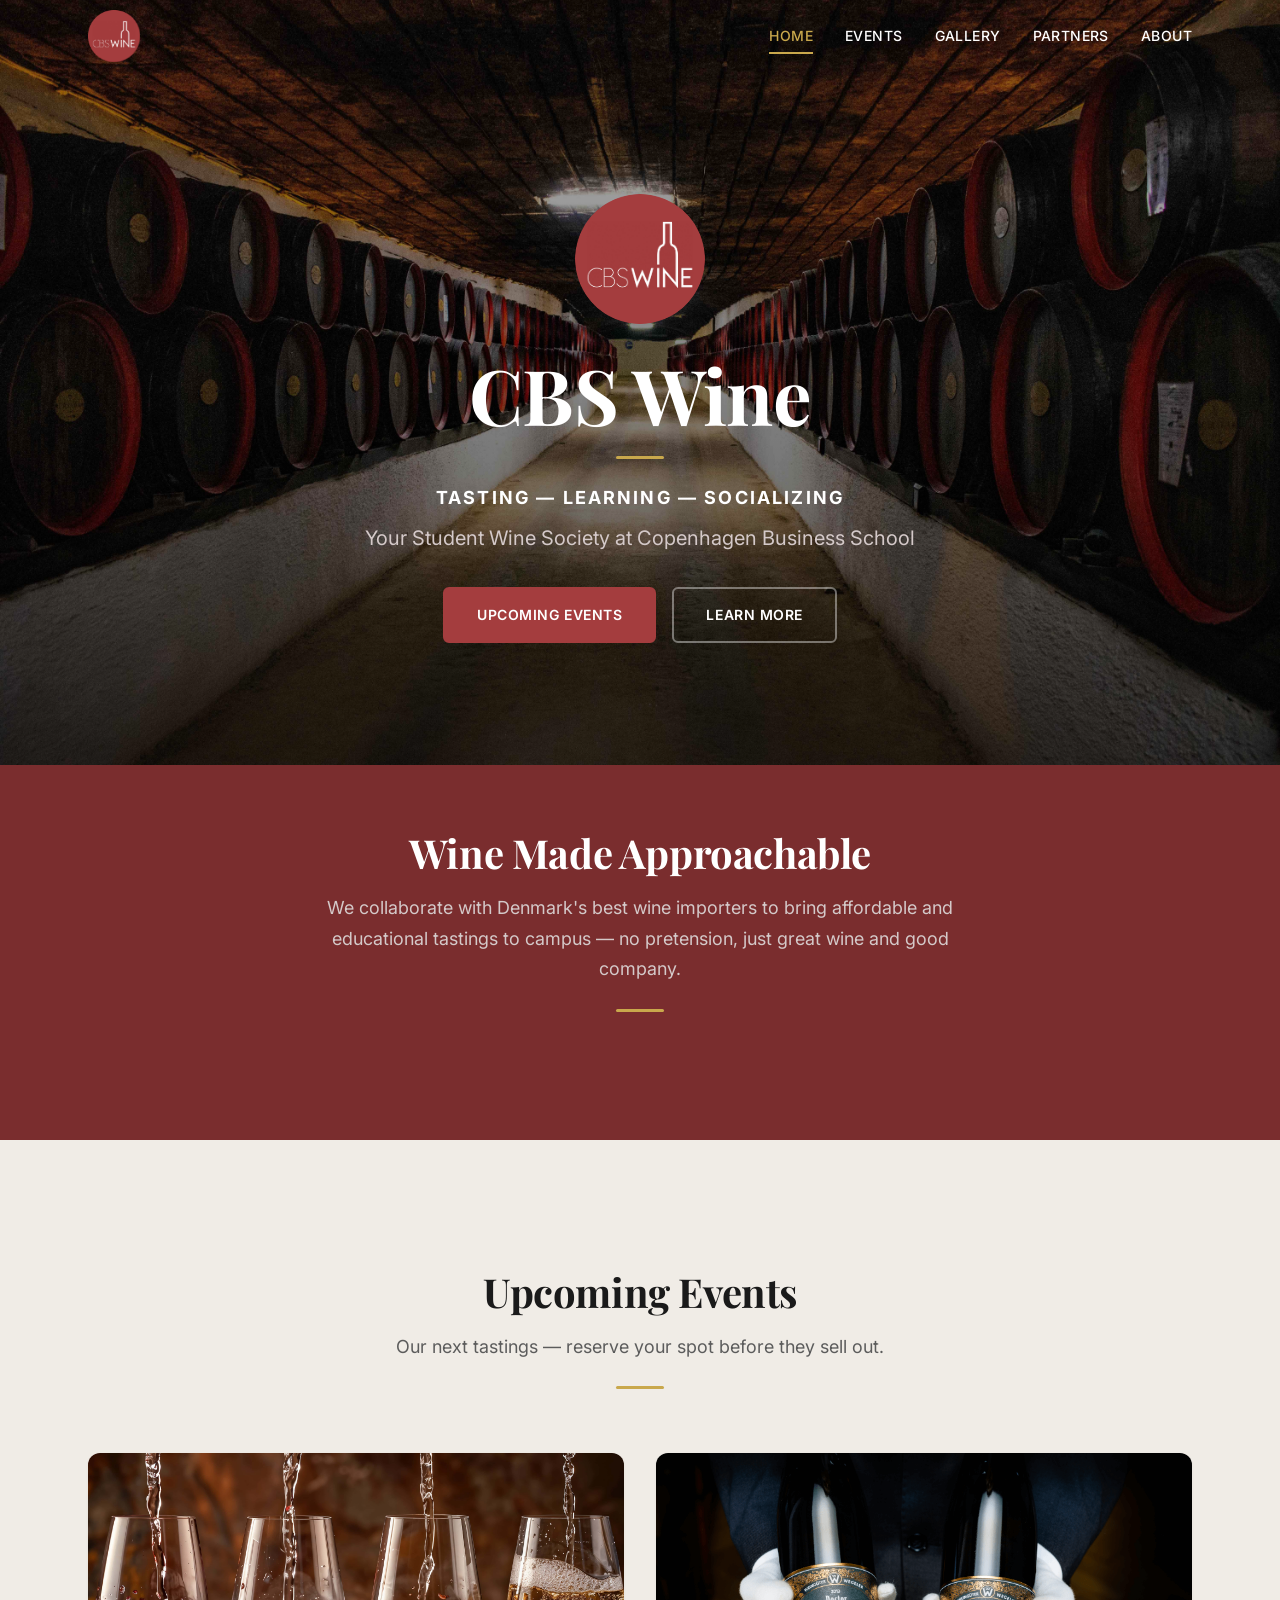
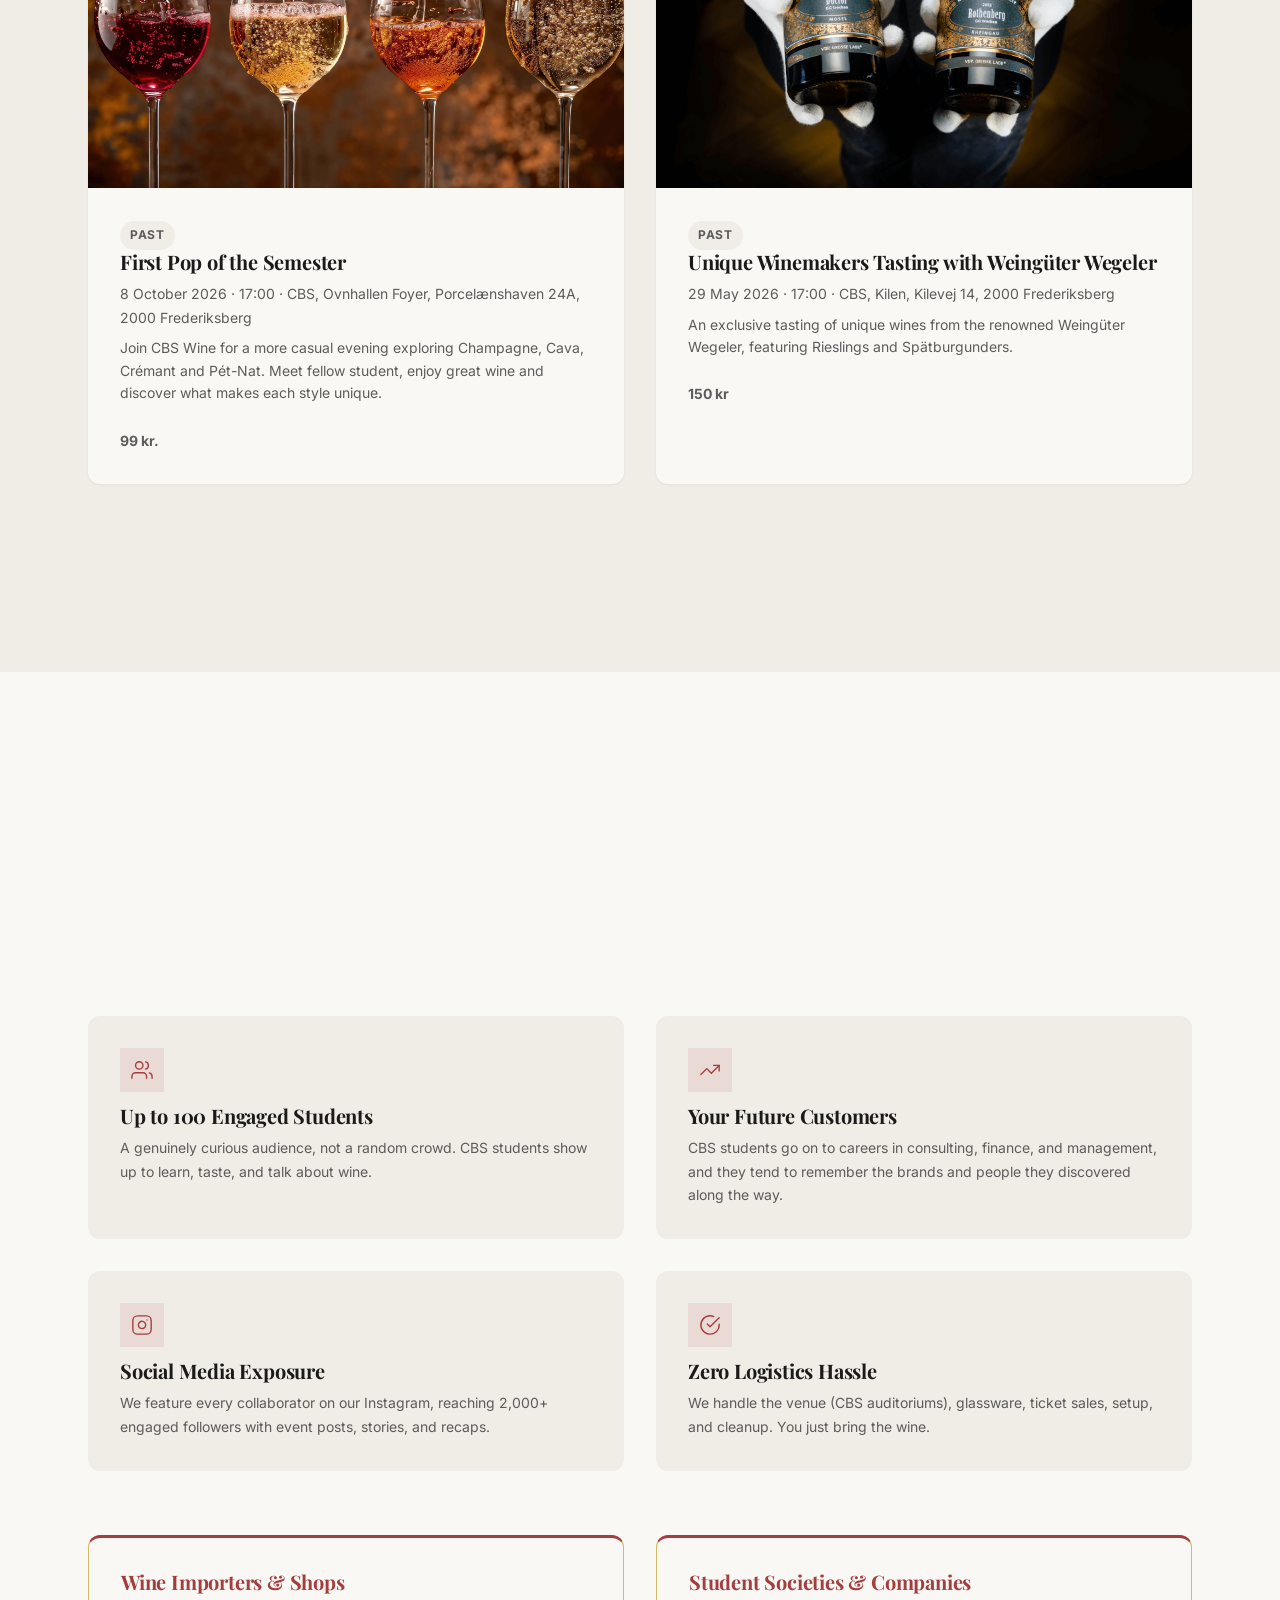
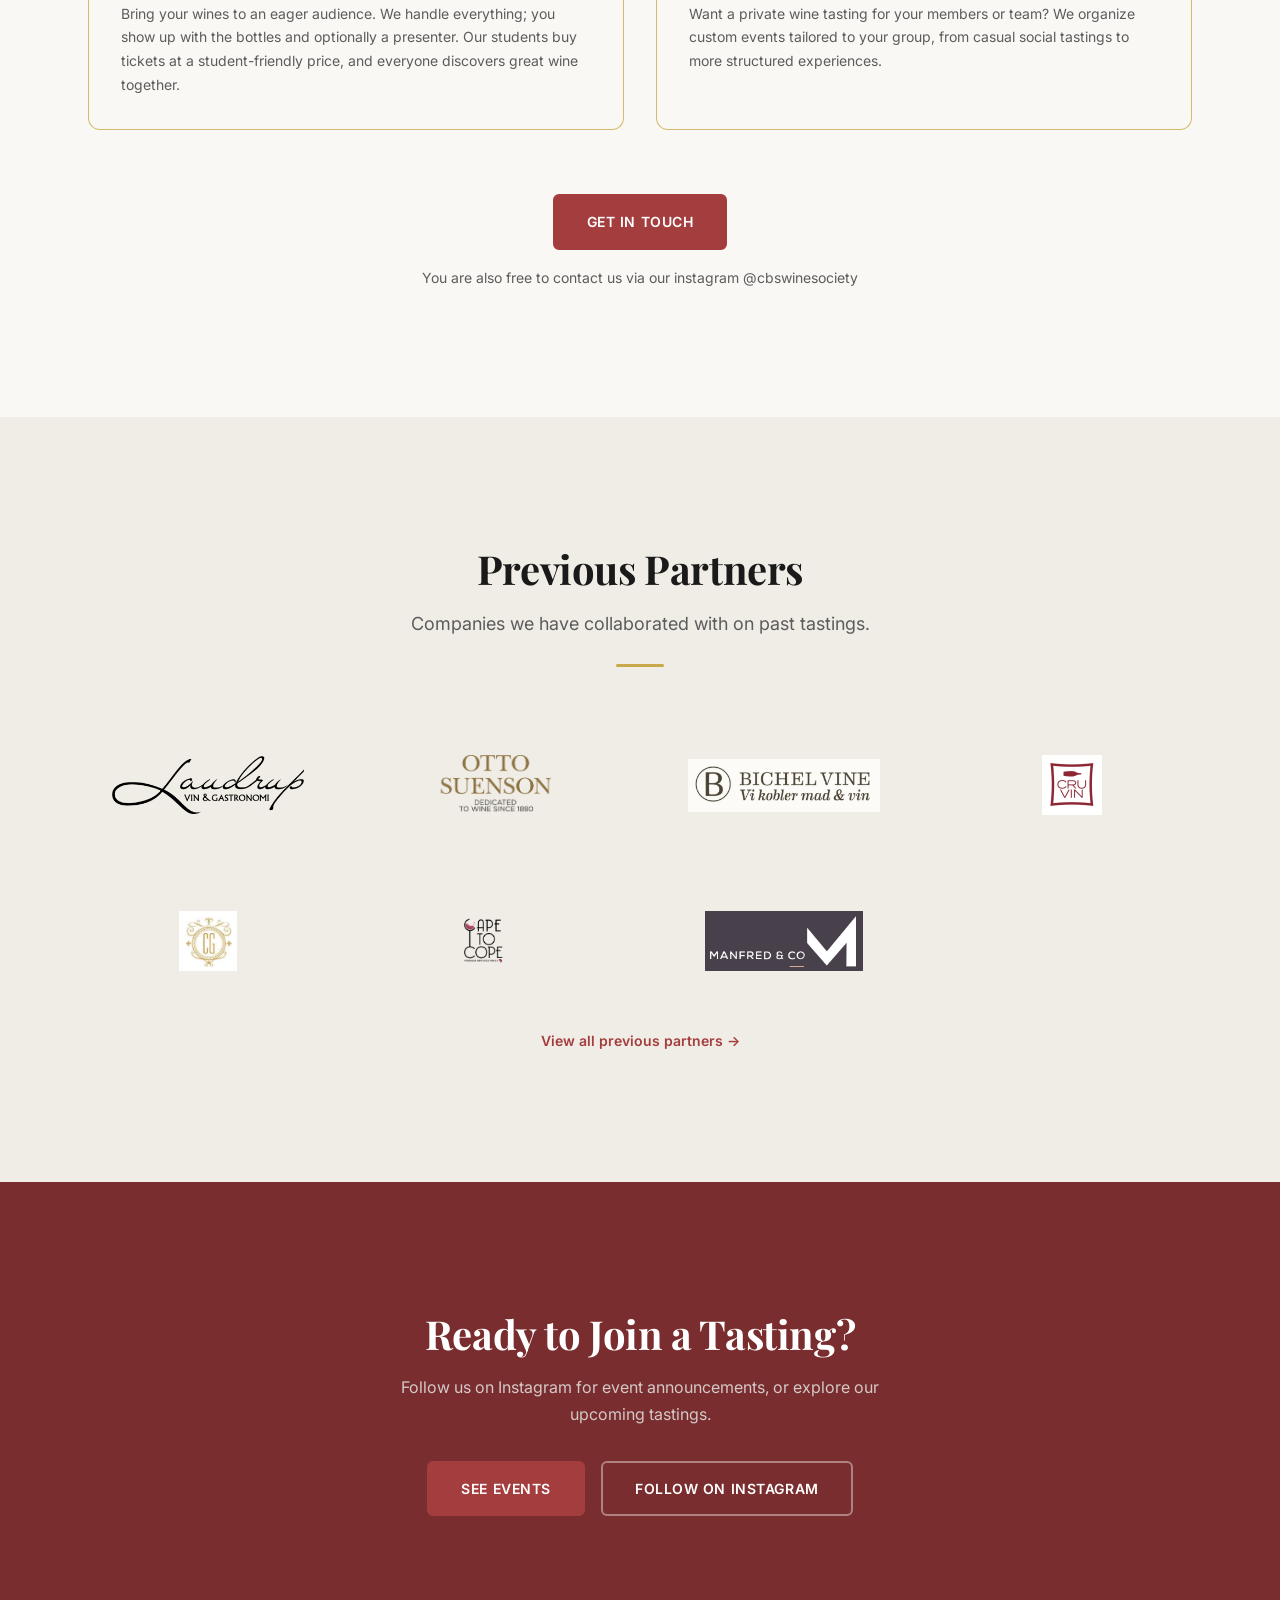
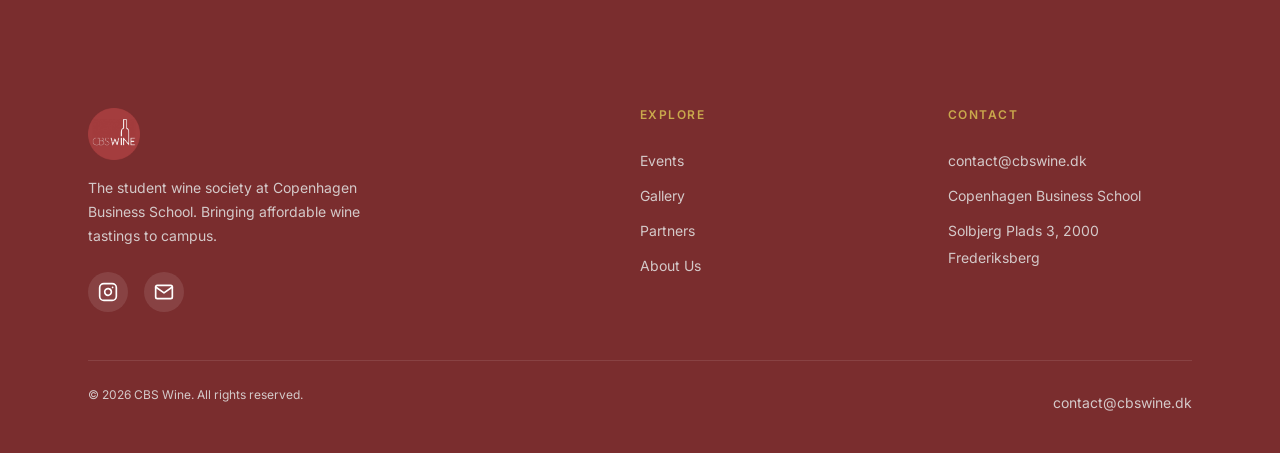
==== commit b63d40a6: "Add Vercel Web Analytics integration Installed and configured Vercel Web Analytics for CBS Wine webs" ====
--- a/index.html
+++ b/index.html
@@ -30,7 +30,7 @@
   <!-- Styles -->
   <link rel="stylesheet" href="/css/styles.css">
 
-  <!-- Vercel Web Analytics -->
+  <!-- Vercel Analytics -->
   <script>
     window.va = window.va || function () { (window.vaq = window.vaq || []).push(arguments); };
   </script>
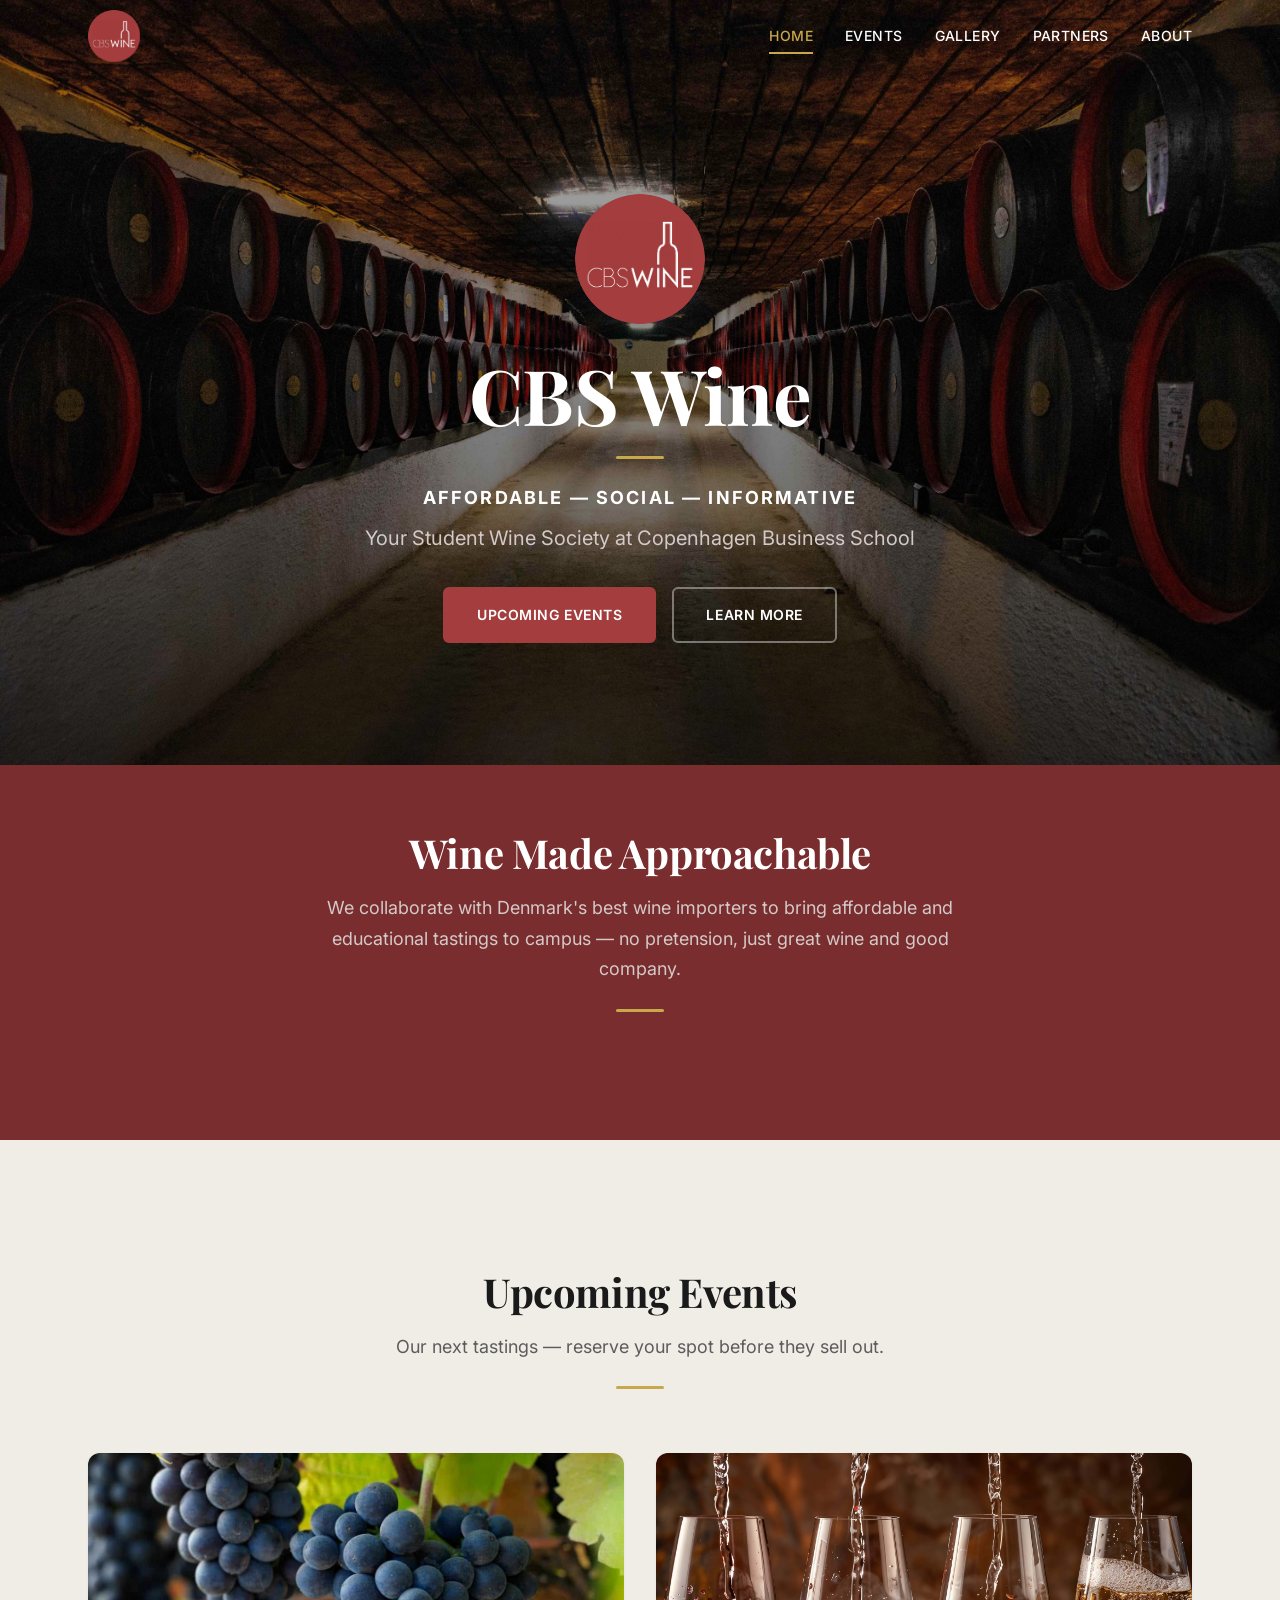
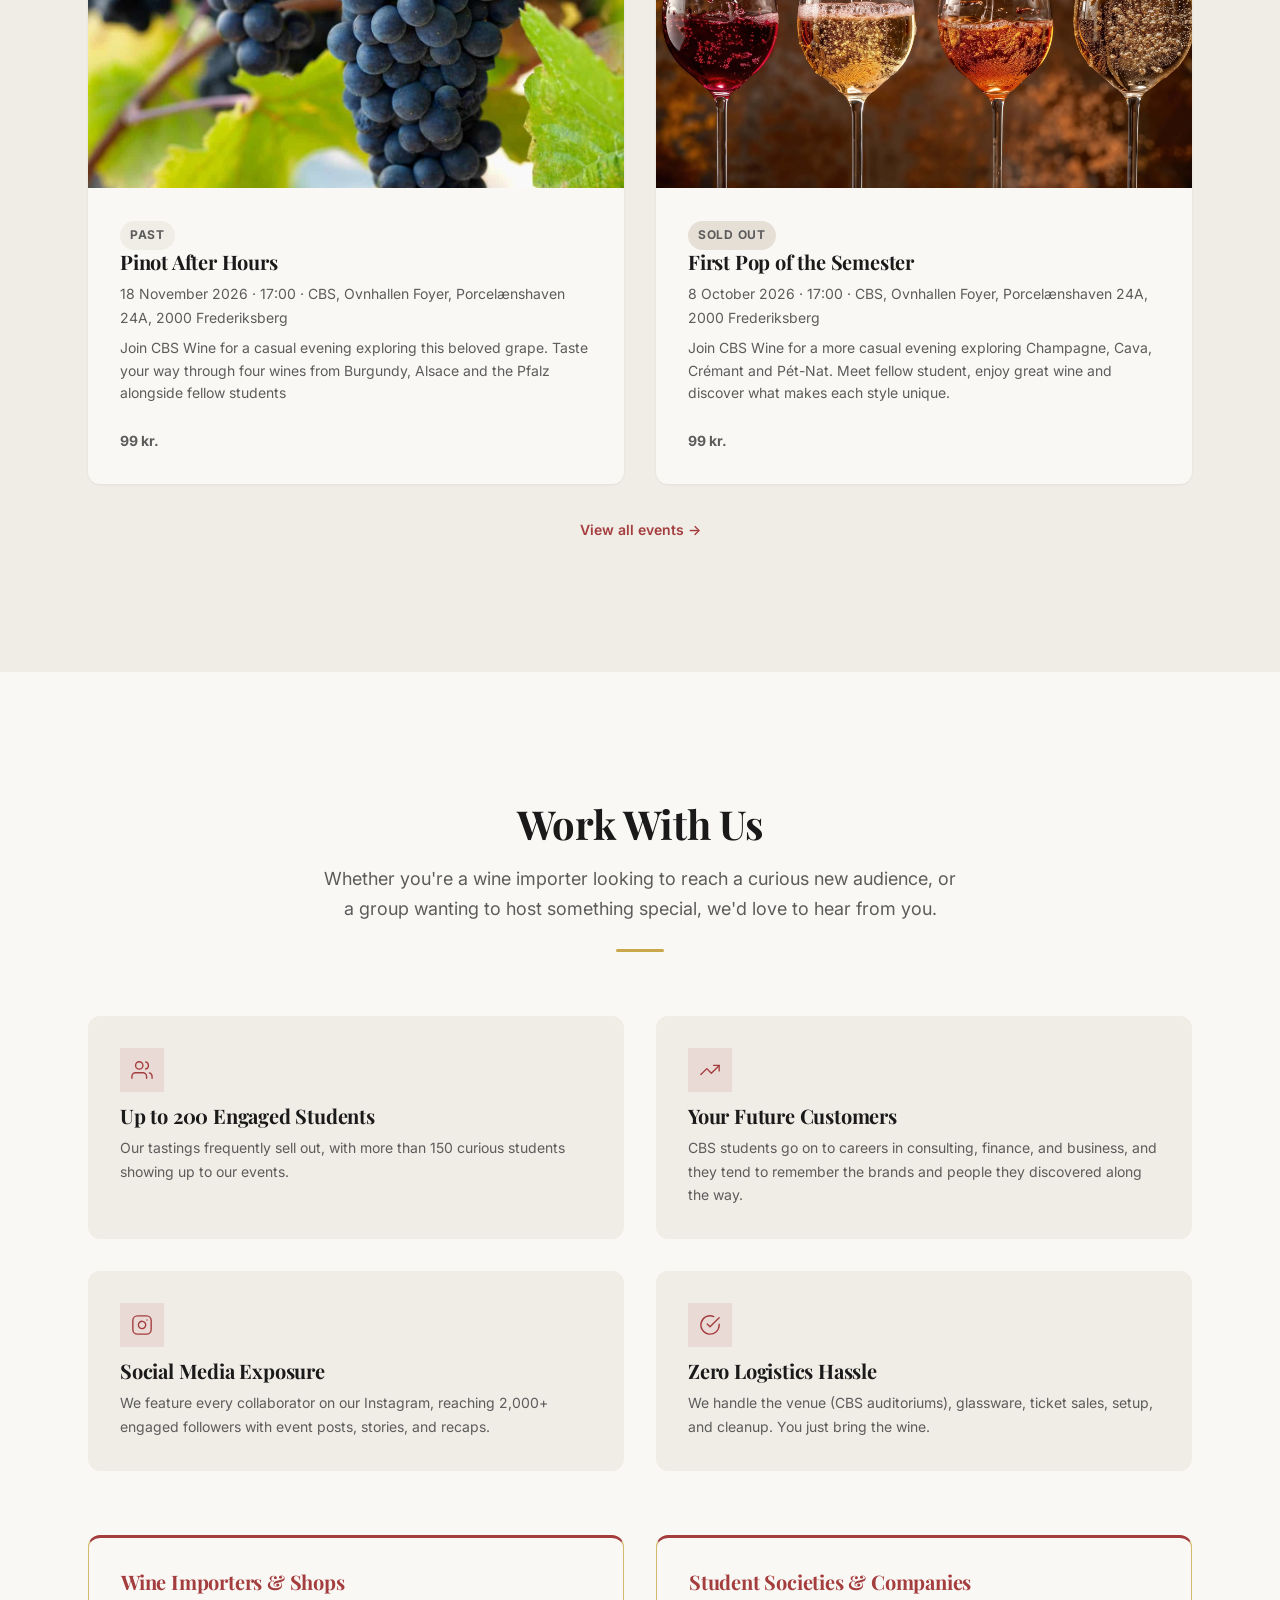
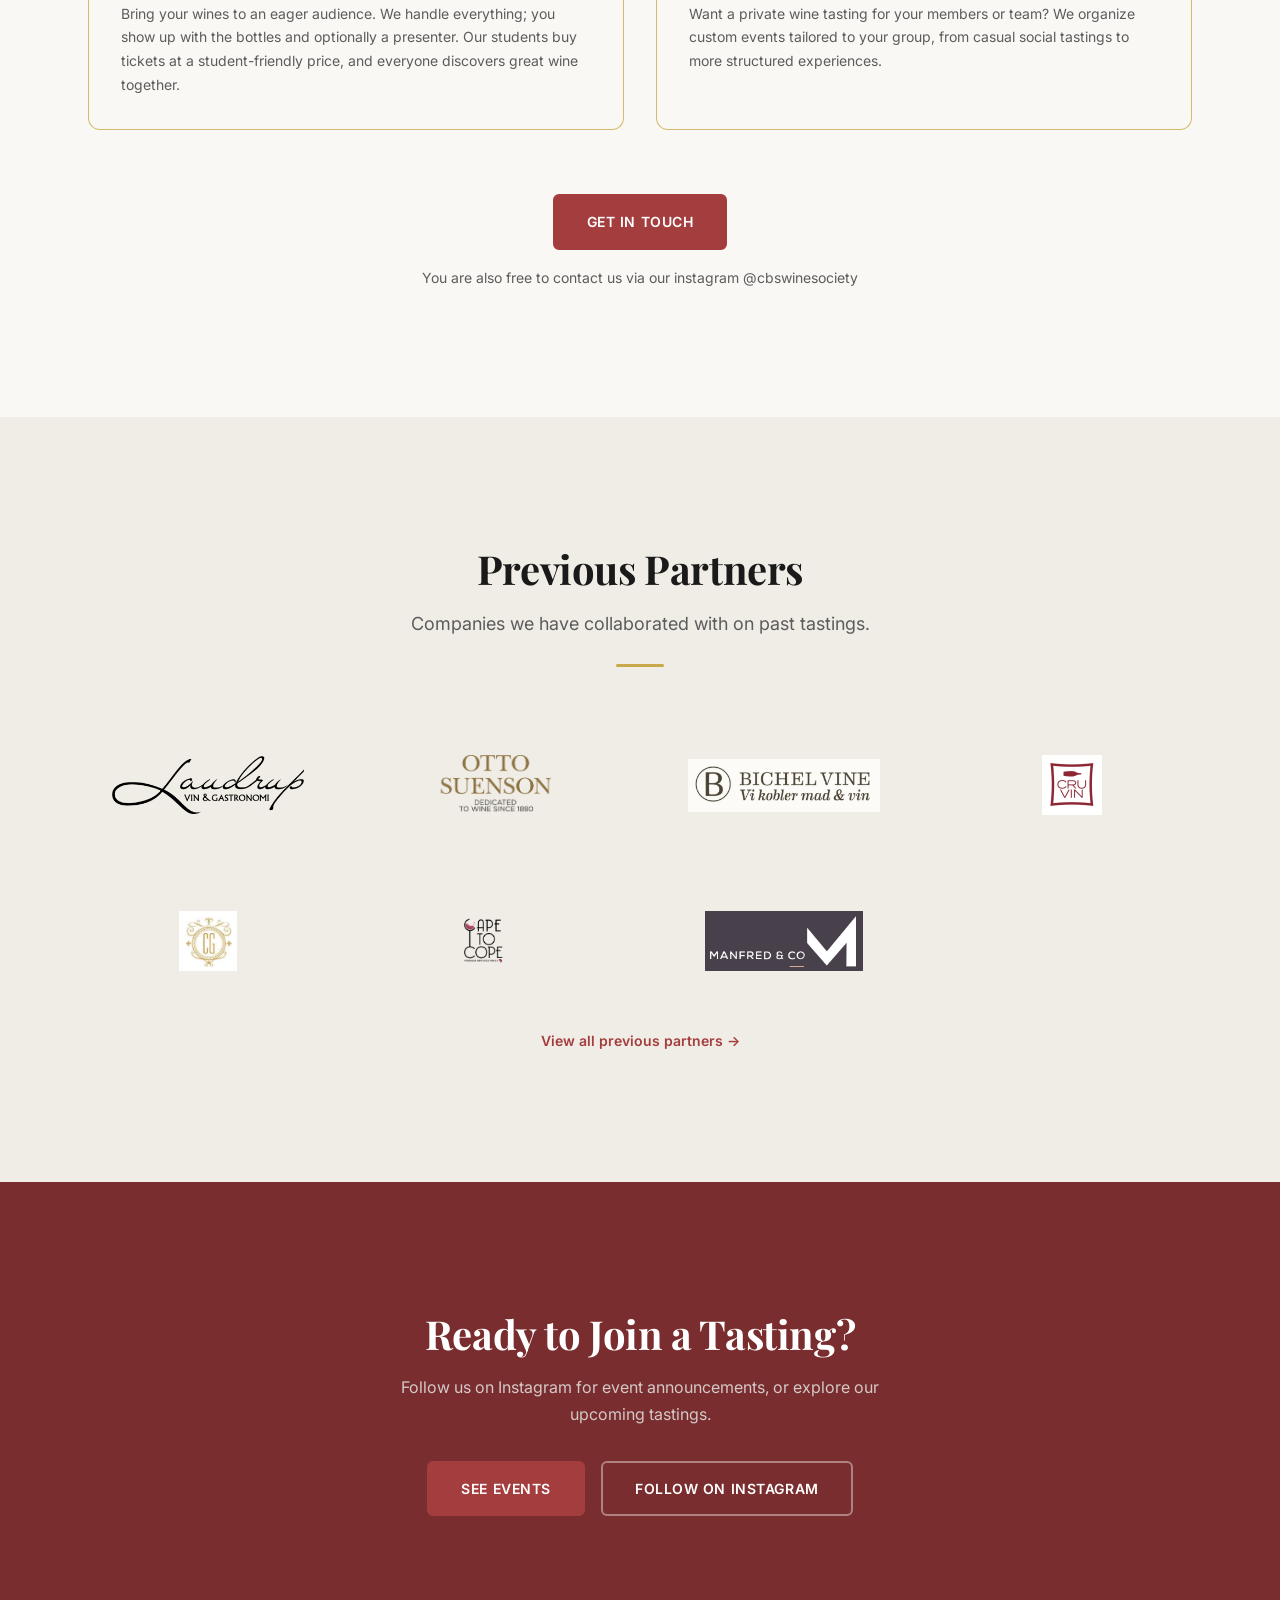
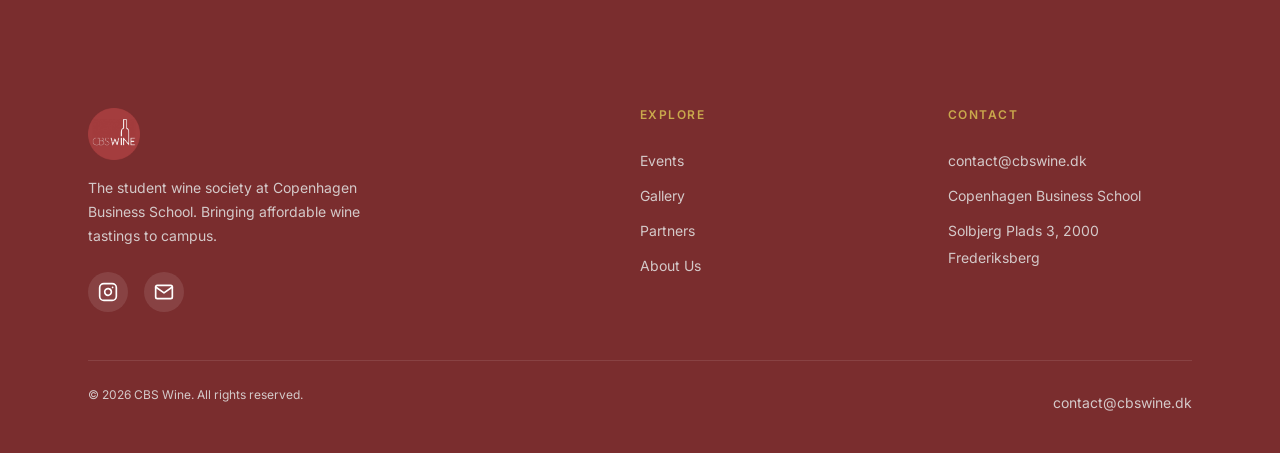
==== commit 0e9ef086: "Update index.html" ====
--- a/index.html
+++ b/index.html
@@ -30,12 +30,6 @@
   <!-- Styles -->
   <link rel="stylesheet" href="/css/styles.css">
 
-  <!-- Vercel Analytics -->
-  <script>
-    window.va = window.va || function () { (window.vaq = window.vaq || []).push(arguments); };
-  </script>
-  <script defer src="/_vercel/insights/script.js"></script>
-
   <title>CBS Wine — Student Wine Society at Copenhagen Business School</title>
 </head>
 <body>
@@ -82,7 +76,7 @@
     <div class="hero__content">
       <img src="/images/logo.png" alt="CBS Wine" class="hero__logo-img">
       <h1 class="hero__title">CBS Wine</h1>
-      <p class="hero__tagline">Tasting — Learning — Socializing</p>
+      <p class="hero__tagline">Affordable — Social — Informative</p>
       <p class="hero__subtitle">Your Student Wine Society at Copenhagen Business School</p>
       <div class="hero__actions">
         <a href="/events.html" class="btn btn--primary">Upcoming Events</a>
@@ -147,8 +141,8 @@
               <path d="M23 21v-2a4 4 0 0 0-3-3.87"/><path d="M16 3.13a4 4 0 0 1 0 7.75"/>
             </svg>
           </div>
-          <h4>Up to 100 Engaged Students</h4>
-          <p class="text-sm text-muted">A genuinely curious audience, not a random crowd. CBS students show up to learn, taste, and talk about wine.</p>
+          <h4>Up to 200 Engaged Students</h4>
+          <p class="text-sm text-muted">Our tastings frequently sell out, with more than 150 curious students showing up to our events.</p>
         </div>
 
         <div class="collab-benefit">
@@ -158,7 +152,7 @@
             </svg>
           </div>
           <h4>Your Future Customers</h4>
-          <p class="text-sm text-muted">CBS students go on to careers in consulting, finance, and management, and they tend to remember the brands and people they discovered along the way.</p>
+          <p class="text-sm text-muted">CBS students go on to careers in consulting, finance, and business, and they tend to remember the brands and people they discovered along the way.</p>
         </div>
 
         <div class="collab-benefit">
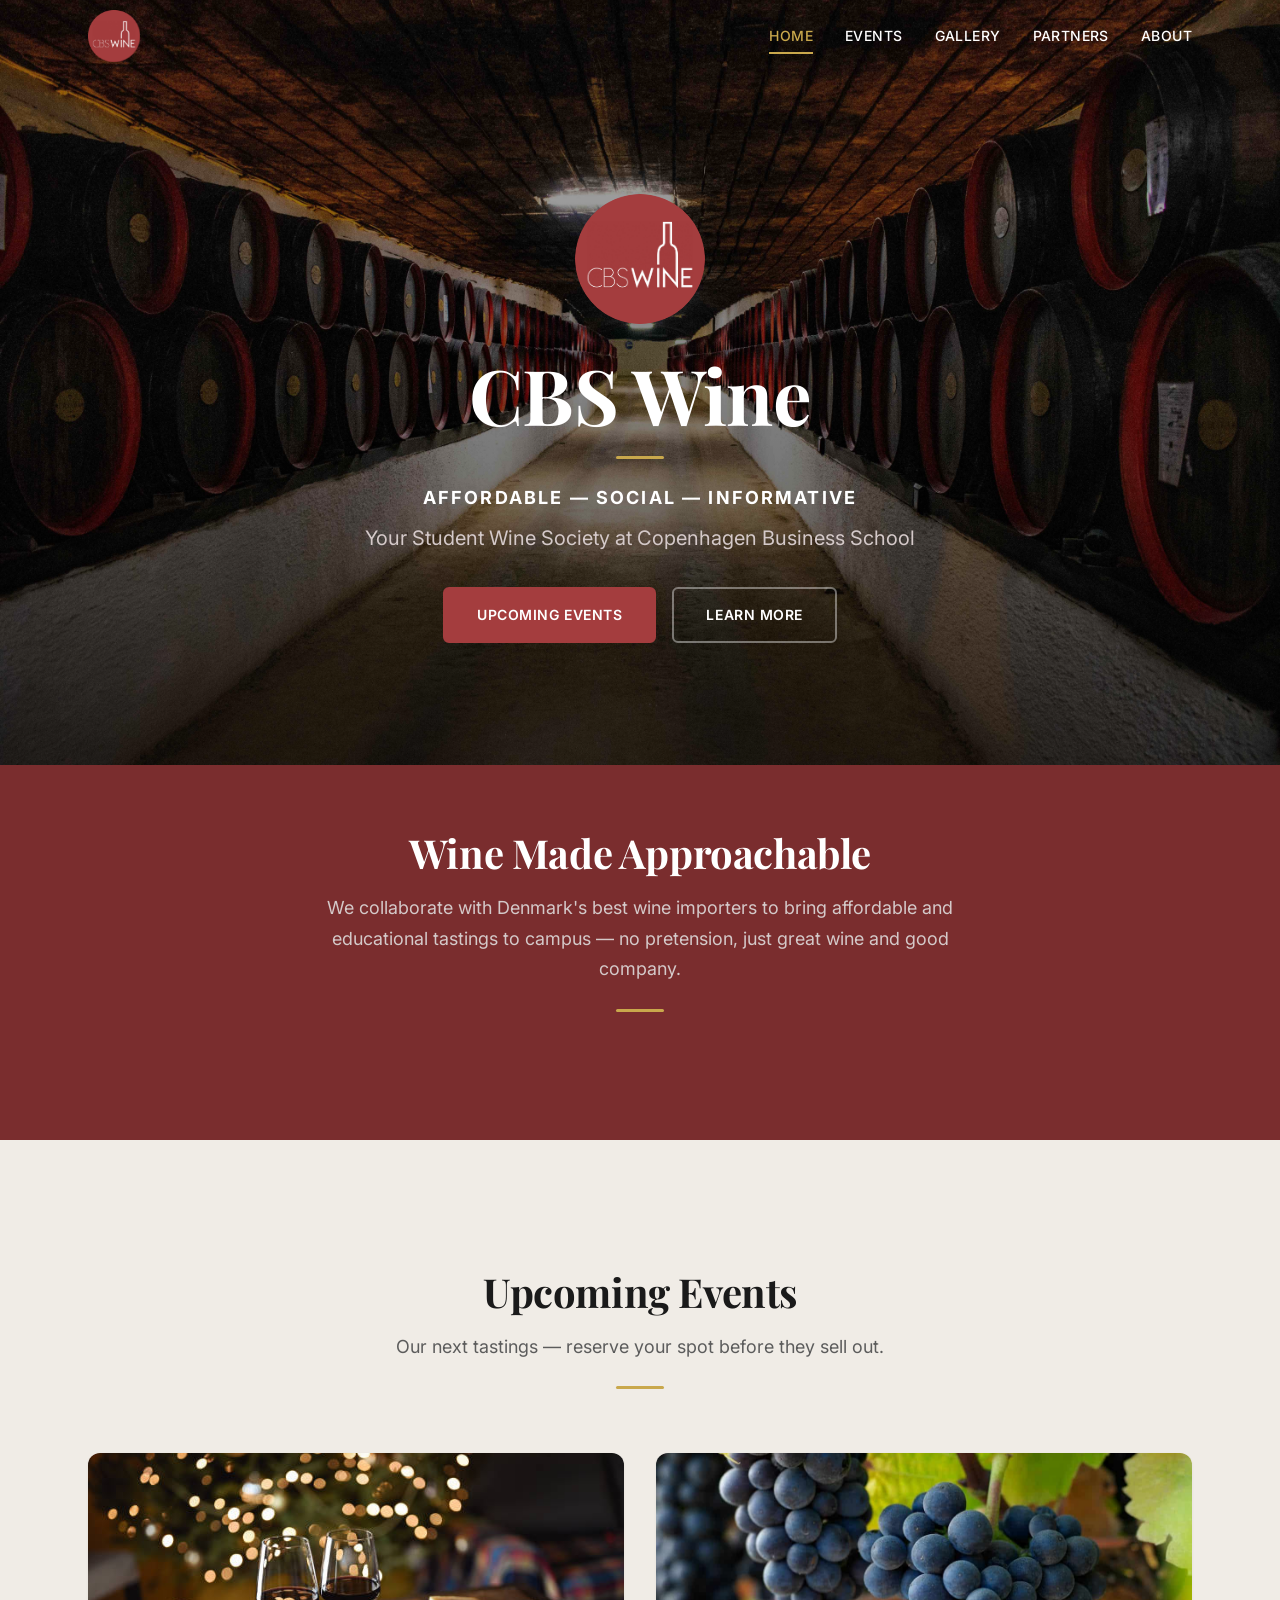
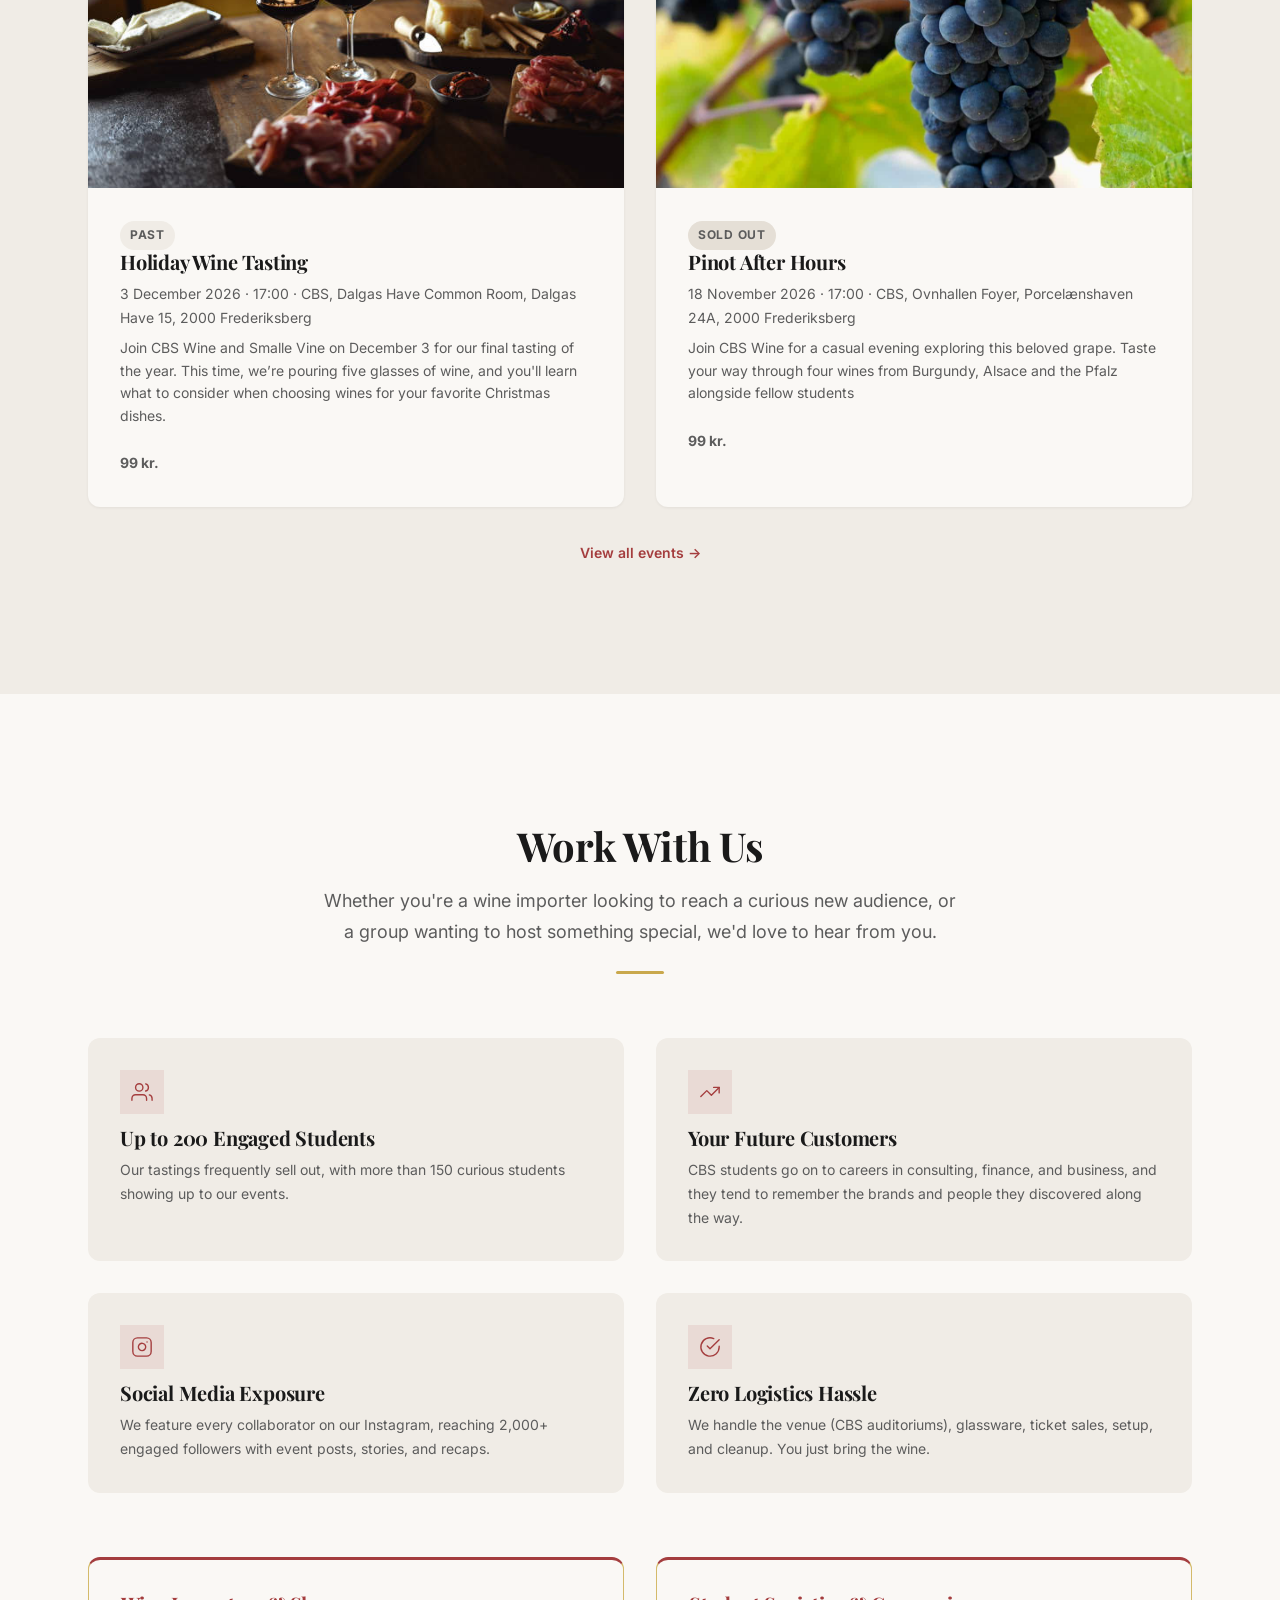
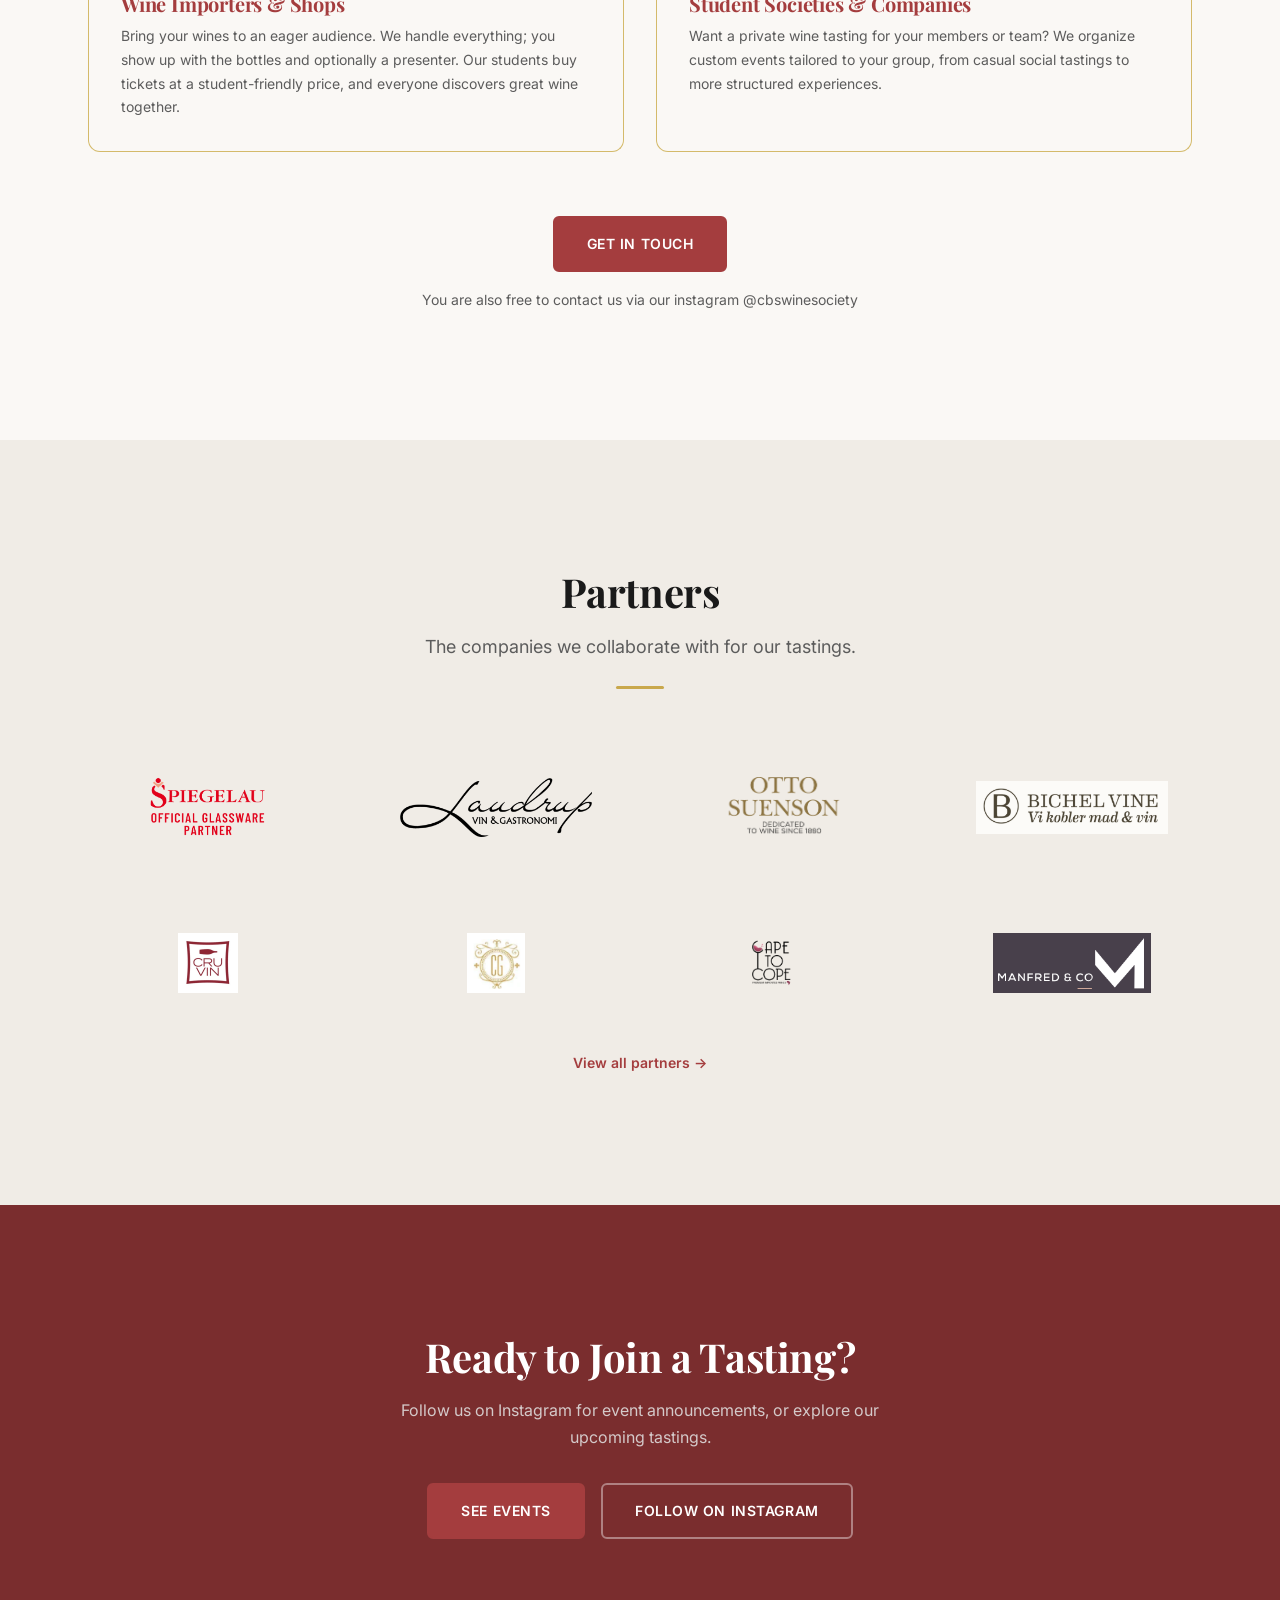
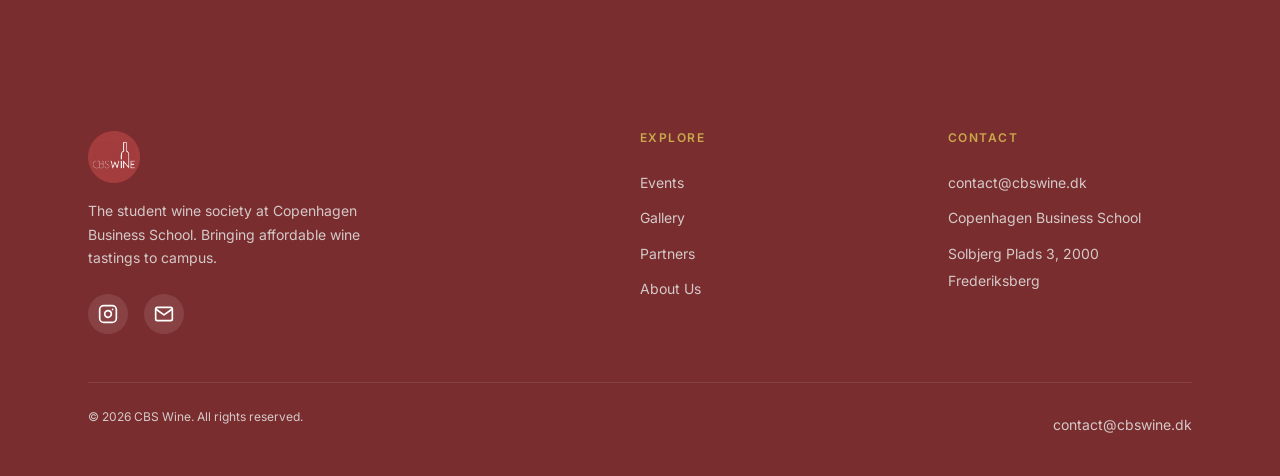
==== commit ab723757: "Update index.html" ====
--- a/index.html
+++ b/index.html
@@ -200,8 +200,8 @@
   <section class="section section--surface">
     <div class="container">
       <div class="section-header" data-animate>
-        <h2>Previous Partners</h2>
-        <p>Companies we have collaborated with on past tastings.</p>
+        <h2>Partners</h2>
+        <p>The companies we collaborate with for our tastings.</p>
       </div>
 
       <div class="partner-logo-grid" id="partner-logos" data-animate>
@@ -210,7 +210,7 @@
       </div>
 
       <div class="text-center mt-xl" data-animate>
-        <a href="/partners.html" class="link-arrow">View all previous partners</a>
+        <a href="/partners.html" class="link-arrow">View all partners</a>
       </div>
     </div>
   </section>
